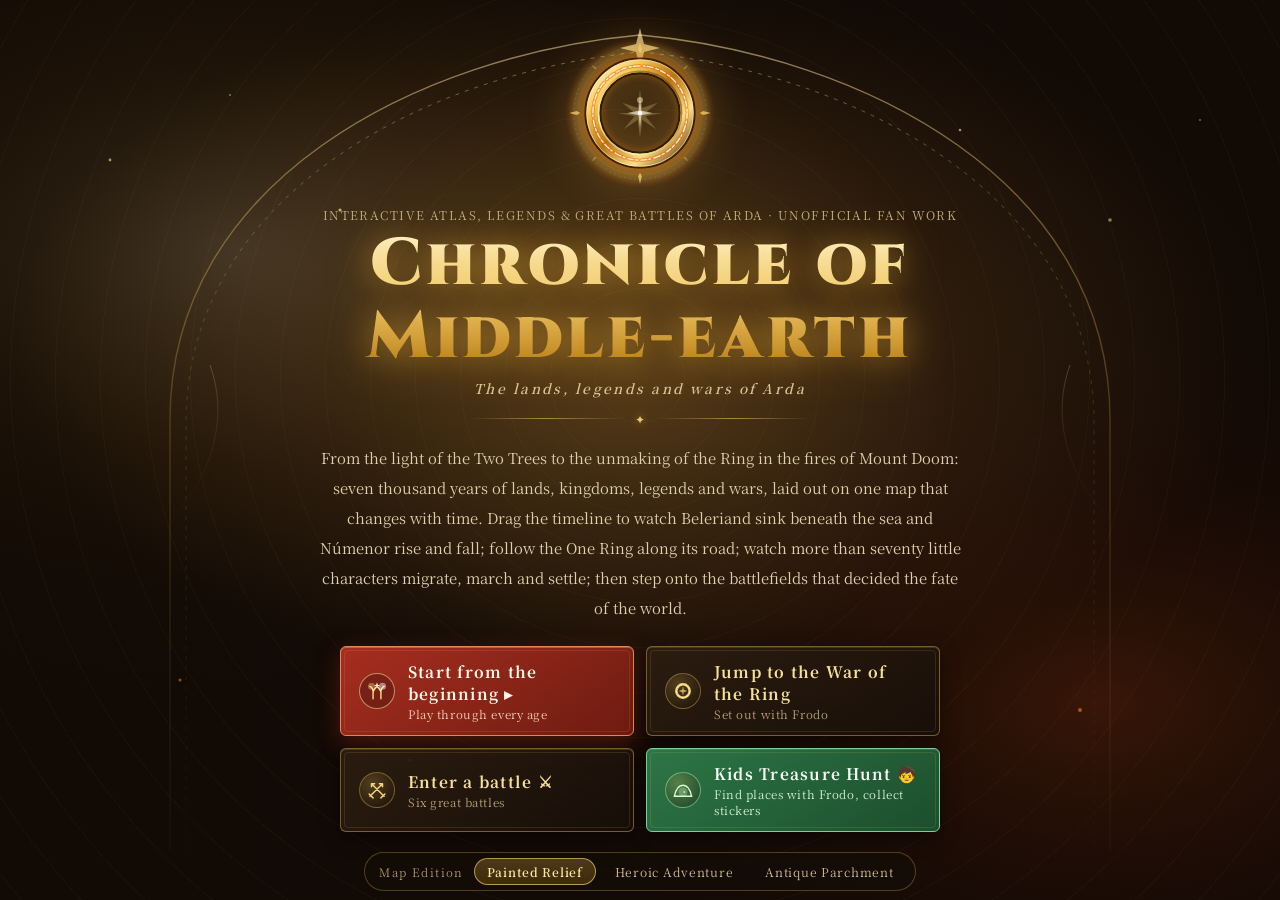
==== index.html @ 3f505131 "feat: add Red Book codex, Riddles mini-game, Palantir roamer, Wraith-sight, place postcards, and bar" ====
<!doctype html>
<html lang="zh-CN">
<head>
  <meta charset="utf-8" />
  <meta name="viewport" content="width=device-width, initial-scale=1, viewport-fit=cover" />
  <title>中洲纪年 · 指环王版</title>
  <meta name="description" content="可交互的中洲世界地图、编年史、传说导读与主要战役推演。非官方爱好者作品。" />
  <link rel="icon" type="image/svg+xml" href="favicon.svg" />
  <link rel="preconnect" href="https://fonts.googleapis.com" />
  <link rel="preconnect" href="https://fonts.gstatic.com" crossorigin />
  <link href="https://fonts.googleapis.com/css2?family=Cinzel:wght@400;600;700;900&family=Cormorant+Garamond:ital,wght@0,500;0,700;1,500&family=IM+Fell+English:ital@0;1&family=Noto+Serif+SC:wght@400;600;700;900&display=swap" rel="stylesheet" />
  <link rel="stylesheet" href="css/me.css" />
  <script>
    (function () {
      var q = new URLSearchParams(location.search).get("lang"), m = null;
      try { m = localStorage.getItem("me-lang"); } catch (e) {}
      var l = q || m || (/^zh/i.test(navigator.language || "") ? "zh" : "en");
      l = l === "en" ? "en" : "zh"; window.ME_LANG = l;
      document.documentElement.lang = l === "en" ? "en" : "zh-CN";
      if (l === "en") document.write('<script src="js/me-en.js"><\/script>');
      var sq = new URLSearchParams(location.search).get("style"), sm = null;
      try { sm = localStorage.getItem("me-style"); } catch (e) {}
      var st = sq || sm; if (st !== "parch" && st !== "h3") st = "paint"; window.ME_STYLE = st;
      document.documentElement.classList.add("st-" + st);
    })();
  </script>
</head>
<body data-era="trees">
  <!-- 封面 · 精灵拱门与至尊戒 -->
  <div id="intro" class="intro">
    <svg class="intro-sky" viewBox="0 0 1440 900" preserveAspectRatio="xMidYMid slice" aria-hidden="true">
      <defs>
        <radialGradient id="isk-valinor" cx="22%" cy="28%" r="52%">
          <stop offset="0%" stop-color="#ffeab0" stop-opacity=".16"/>
          <stop offset="45%" stop-color="#c99a2e" stop-opacity=".05"/>
          <stop offset="100%" stop-color="#000" stop-opacity="0"/>
        </radialGradient>
        <radialGradient id="isk-mordor" cx="82%" cy="78%" r="48%">
          <stop offset="0%" stop-color="#ff5a18" stop-opacity=".16"/>
          <stop offset="50%" stop-color="#7a1c08" stop-opacity=".06"/>
          <stop offset="100%" stop-color="#000" stop-opacity="0"/>
        </radialGradient>
        <linearGradient id="isk-arch" x1="0" y1="0" x2="0" y2="1">
          <stop offset="0%" stop-color="#f6de98" stop-opacity=".55"/>
          <stop offset="50%" stop-color="#b88934" stop-opacity=".28"/>
          <stop offset="100%" stop-color="#6e4c18" stop-opacity=".1"/>
        </linearGradient>
      </defs>
      <rect width="1440" height="900" fill="url(#isk-valinor)"/>
      <rect width="1440" height="900" fill="url(#isk-mordor)"/>
      <!-- 都林之门式的精灵星拱背纹 -->
      <g fill="none" stroke="url(#isk-arch)" transform="translate(720,460)">
        <path d="M-470,390 V-40 C-470,-280 -220,-405 0,-425 C220,-405 470,-280 470,-40 V390" stroke-width="1.4"/>
        <path d="M-454,390 V-36 C-454,-268 -210,-388 0,-408 C210,-388 454,-268 454,-36 V390" stroke-width=".7" stroke-dasharray="4 6"/>
        <path d="M0,-432 L4,-416 L20,-412 L4,-408 L0,-392 L-4,-408 L-20,-412 L-4,-416 Z" fill="#fae29c" stroke="none" opacity=".7"/>
        <circle cy="-360" r="3" fill="#fff4c8" stroke="none" opacity=".5"/>
        <path d="M-470,60 C-430,20 -410,-40 -430,-95 M470,60 C430,20 410,-40 430,-95" stroke-width=".9" opacity=".45"/>
      </g>
      <!-- 星尘与余烬微粒 -->
      <g class="intro-motes" fill="#ffe7a0">
        <circle cx="190" cy="160" r="1.4" opacity=".6"/><circle cx="310" cy="95" r="1" opacity=".45"/>
        <circle cx="420" cy="210" r="1.6" opacity=".7"/><circle cx="1040" cy="130" r="1.3" opacity=".6"/>
        <circle cx="1190" cy="220" r="1.8" opacity=".5"/><circle cx="1280" cy="120" r="1.1" opacity=".4"/>
        <circle cx="260" cy="680" r="1.5" fill="#ff9a40" opacity=".5"/><circle cx="1160" cy="710" r="1.9" fill="#ff822e" opacity=".6"/>
        <circle cx="980" cy="770" r="1.3" fill="#ffb860" opacity=".5"/><circle cx="490" cy="760" r="1.2" opacity=".4"/>
      </g>
    </svg>

    <div class="intro-in">
      <div class="intro-ring" aria-hidden="true">
        <svg viewBox="-110 -110 220 220">
          <defs>
            <linearGradient id="ir-gold" x1="0" y1="0" x2="1" y2="1">
              <stop offset="0" stop-color="#fff8cc"/>
              <stop offset=".22" stop-color="#f5cc5c"/>
              <stop offset=".48" stop-color="#b47412"/>
              <stop offset=".74" stop-color="#fae084"/>
              <stop offset="1" stop-color="#5c3404"/>
            </linearGradient>
            <linearGradient id="ir-inner" x1="1" y1="0" x2="0" y2="1">
              <stop offset="0" stop-color="#5c3404"/>
              <stop offset=".45" stop-color="#e4ac38"/>
              <stop offset=".8" stop-color="#fff3bc"/>
              <stop offset="1" stop-color="#844e0c"/>
            </linearGradient>
            <radialGradient id="ir-glow" cx=".5" cy=".5" r=".5">
              <stop offset=".42" stop-color="#ff9a20" stop-opacity="0"/>
              <stop offset=".72" stop-color="#ff8a18" stop-opacity=".48"/>
              <stop offset=".88" stop-color="#ffd25a" stop-opacity=".22"/>
              <stop offset="1" stop-color="#ff5500" stop-opacity="0"/>
            </radialGradient>
          </defs>
          <circle r="102" fill="url(#ir-glow)"/>
          <!-- 外圈星盘 -->
          <g class="ir-spin">
            <circle r="90" fill="none" stroke="rgba(246,208,106,.32)" stroke-width=".8" stroke-dasharray="2 5"/>
            <circle r="84" fill="none" stroke="rgba(246,208,106,.16)" stroke-width=".6"/>
            <path d="M0,-96L2.6,-86L0,-81L-2.6,-86ZM0,96L2.6,86L0,81L-2.6,86ZM-96,0L-86,2.6L-81,0L-86,-2.6ZM96,0L86,2.6L81,0L86,-2.6Z" fill="#f0ca68" opacity=".8"/>
            <path d="M-66,-66L-59,-61L-61,-59ZM66,-66L61,-59L59,-61ZM-66,66L-61,59L-59,61ZM66,66L59,61L61,59Z" fill="#e0b048" opacity=".55"/>
          </g>
          <!-- 戒身立体倒角与熔金火纹 -->
          <circle r="64" fill="none" stroke="#1e0c02" stroke-width="23" opacity=".75"/>
          <circle r="64" fill="none" stroke="url(#ir-gold)" stroke-width="17.5"/>
          <circle r="56.5" fill="none" stroke="url(#ir-inner)" stroke-width="2.2" opacity=".9"/>
          <circle r="72.5" fill="none" stroke="#fff8d6" stroke-width="1" opacity=".75"/>
          <!-- 腾格瓦风流线火字 -->
          <g class="ir-runes">
            <circle r="64" fill="none" stroke="#ff5e00" stroke-width="5" stroke-dasharray="7 4 3 3 9 5 2 3 8 4 4 3" stroke-linecap="round" opacity=".5"/>
            <circle r="64" fill="none" stroke="#fffbe2" stroke-width="1.8" stroke-dasharray="7 4 3 3 9 5 2 3 8 4 4 3" stroke-linecap="round" opacity=".92"/>
          </g>
          <!-- 埃兰迪尔之星与双树暗纹 -->
          <path d="M0,-32L3.2,-7L24,-14L7.5,0L30,0L7.5,4.5L22,22L3.2,9.5L0,34L-3.2,9.5L-22,22L-7.5,4.5L-30,0L-7.5,0L-24,-14L-3.2,-7Z" fill="#fae088" opacity=".26"/>
          <path d="M0,-20L2,-3L17,0L2,3L0,20L-2,3L-17,0L-2,-3Z" fill="#fff7d6" opacity=".65"/>
          <circle r="3.2" fill="#ffffff" opacity=".9"/>
        </svg>
      </div>

      <p class="intro-k">阿尔达历史地理与战役全览 · 非官方爱好者作品</p>
      <h1>中洲纪年</h1>
      <p class="intro-en">A Chronicle of Middle-earth</p>
      <div class="intro-rule" aria-hidden="true"><span></span><i>✦</i><span></span></div>
      <p class="intro-p">从双圣树的光，到魔戒在末日火山中熔化——七千多年的大陆、王国、传说与战争，铺在一张会随时间变化的地图上。拖动时间，看贝烈瑞安德沉入大海、努门诺尔升起又覆灭；跟着至尊戒走完它的路；看六十多位 Q 版人物在大陆上迁徙、远征、定居；走进战场，亲身经历那几场决定世界的战役。</p>

      <div class="intro-btns">
        <button data-start="begin" class="pri">
          <i class="ib-ic" aria-hidden="true"><svg viewBox="0 0 28 28"><path d="M9,24V15Q9,10 5,8M9,15Q11,11 13,9M19,24V15Q19,10 23,8M19,15Q17,11 15,9" fill="none" stroke="currentColor" stroke-width="1.7" stroke-linecap="round"/><circle cx="7" cy="8" r="4.5" fill="currentColor" opacity=".35"/><circle cx="21" cy="8" r="4.5" fill="#fff" opacity=".45"/><path d="M14,3L15,6L18,7L15,8L14,11L13,8L10,7L13,6Z" fill="#fff6c8"/></svg></i>
          <span><b>从头开始 ▸</b><small>自动播放全部纪元</small></span>
        </button>
        <button data-start="war">
          <i class="ib-ic" aria-hidden="true"><svg viewBox="0 0 28 28"><circle cx="14" cy="14" r="8.5" fill="none" stroke="currentColor" stroke-width="3.2"/><circle cx="14" cy="14" r="8.5" fill="none" stroke="#fff6c8" stroke-width="1" stroke-dasharray="3 3"/><path d="M14,8L15,12.5L19.5,14L15,15.5L14,20L13,15.5L8.5,14L13,12.5Z" fill="currentColor" opacity=".75"/></svg></i>
          <span><b>直接去魔戒大战</b><small>跟着弗罗多出发</small></span>
        </button>
        <button data-start="battle">
          <i class="ib-ic" aria-hidden="true"><svg viewBox="0 0 28 28"><path d="M5,22L21,6M17,6H21V10M23,22L7,6M11,6H7V10M4,19L9,24M24,19L19,24" fill="none" stroke="currentColor" stroke-width="1.9" stroke-linecap="round" stroke-linejoin="round"/></svg></i>
          <span><b>身临战场 ⚔</b><small>六场主要战役</small></span>
        </button>
        <button data-start="kids" class="kid">
          <i class="ib-ic" aria-hidden="true"><svg viewBox="0 0 28 28"><path d="M3,22Q6,8 14,8Q22,8 25,22Z" fill="none" stroke="currentColor" stroke-width="1.7"/><circle cx="14" cy="16.5" r="5" fill="currentColor" opacity=".3" stroke="currentColor" stroke-width="1.5"/><circle cx="15.6" cy="16.5" r="1" fill="#fff"/></svg></i>
          <span><b>小朋友寻宝 🧒</b><small>跟着弗罗多找地方、集贴纸</small></span>
        </button>
      </div>

      <div class="intro-styles" aria-label="地图画风选择">
        <span class="is-lbl">地图画风</span>
        <button type="button" data-set-style="paint">手绘山河</button>
        <button type="button" data-set-style="h3">英雄冒险</button>
        <button type="button" data-set-style="parch">古卷羊皮</button>
      </div>

      <p class="intro-note">空格 播放/暂停 · ← → 逐个事件 · R 真知晶石漫游 · / 快速搜索 · 点击至尊戒窥视幽影界</p>
    </div>
  </div>

  <header class="top">
    <button id="homeBtn" class="crest-btn" aria-label="回到封面" title="回到封面">
      <svg viewBox="-20 -20 40 40" aria-hidden="true">
        <defs>
          <linearGradient id="hb-gold" x1="0" y1="0" x2="1" y2="1">
            <stop offset="0" stop-color="#fff8cc"/>
            <stop offset=".35" stop-color="#f5cc5c"/>
            <stop offset=".7" stop-color="#b47412"/>
            <stop offset="1" stop-color="#fae084"/>
          </linearGradient>
        </defs>
        <circle r="14" fill="none" stroke="url(#hb-gold)" stroke-width="4.2"/>
        <circle r="14" fill="none" stroke="#fff6c8" stroke-width=".8" stroke-dasharray="2.5 3" opacity=".85"/>
        <path d="M0,-8L1.4,-1.4L8,0L1.4,1.4L0,8L-1.4,1.4L-8,0L-1.4,-1.4Z" fill="#ffe89c"/>
      </svg>
    </button>
    <b class="ttl">中洲纪年<small>指环王版</small></b>

    <div class="top-spacer"></div>

    <div id="styleSeg" class="style-seg" role="group" aria-label="Map style / 地图风格">
      <button type="button" data-set-style="paint">手绘</button>
      <button type="button" data-set-style="h3">英雄</button>
      <button type="button" data-set-style="parch">羊皮纸</button>
    </div>
    <button id="styleBtn" class="lang sty" hidden aria-label="Map style / 地图风格"></button>
    <button id="palantirBtn" class="lang pal-btn" title="真知晶石 · 随机漫游奇观 (R)">🔮 <span>漫游</span></button>
    <button id="codexBtn" class="lang cdx-btn" title="西境红皮书 · 探索图鉴与咕噜猜谜">📖 <span>手札</span><em id="codexPct"></em></button>
    <button id="momentsBtn" class="lang mo-btn" title="浏览关键时刻">✦ 时刻</button>
    <button id="musicBtn" class="lang mus-btn" aria-label="吟游琴音" title="开启/关闭中洲吟游竖琴氛围音">🎵 <span>琴音</span></button>
    <button id="kidsBtn" class="lang kidb" aria-label="小朋友模式">🧒 小朋友</button>
    <button id="langBtn" class="lang" aria-label="Language / 语言">EN</button>
    <button id="panelToggle" class="ptog" aria-label="切换侧栏" title="收起/展开侧栏">☰</button>
  </header>

  <main class="stage">
    <aside class="panel" id="panel">
      <div id="tabs" class="tabs" role="tablist">
        <button data-tab="chron" class="on">
          <svg class="tb-ic" viewBox="0 0 16 16" aria-hidden="true"><path d="M3,2.5H12.5V13.5H3ZM5.5,5.5H10.5M5.5,8H10.5M5.5,10.5H8.5" fill="none" stroke="currentColor" stroke-width="1.3" stroke-linecap="round"/></svg>
          <span>编年</span>
        </button>
        <button data-tab="chars">
          <svg class="tb-ic" viewBox="0 0 16 16" aria-hidden="true"><circle cx="8" cy="5.5" r="2.7" fill="none" stroke="currentColor" stroke-width="1.3"/><path d="M3,13.5C3.5,10.5 5.5,9.5 8,9.5C10.5,9.5 12.5,10.5 13,13.5" fill="none" stroke="currentColor" stroke-width="1.3" stroke-linecap="round"/></svg>
          <span>人物</span>
        </button>
        <button data-tab="legends">
          <svg class="tb-ic" viewBox="0 0 16 16" aria-hidden="true"><path d="M2,3.5Q5,2.5 8,4Q11,2.5 14,3.5V12.5Q11,11.5 8,13Q5,11.5 2,12.5ZM8,4V13" fill="none" stroke="currentColor" stroke-width="1.3" stroke-linejoin="round"/></svg>
          <span>传说</span>
        </button>
        <button data-tab="battles">
          <svg class="tb-ic" viewBox="0 0 16 16" aria-hidden="true"><path d="M3,13L13,3M10,3H13V6M13,13L3,3M6,3H3V6" fill="none" stroke="currentColor" stroke-width="1.3" stroke-linecap="round" stroke-linejoin="round"/></svg>
          <span>战役</span>
        </button>
      </div>
      <div class="pane" data-pane="chron"><div id="chron" class="chron"></div></div>
      <div class="pane" data-pane="chars" hidden><div id="chars" class="chars"></div></div>
      <div class="pane" data-pane="legends" hidden><div id="legends" class="legends"></div><div id="reader" class="reader" hidden></div></div>
      <div class="pane" data-pane="battles" hidden><div id="battles" class="battles"></div></div>
      <p class="disc">非官方爱好者作品，与托尔金遗产委员会、Middle-earth Enterprises、华纳兄弟等均无关联。地图为原创示意图、不按比例；文字为原创中文概述。</p>
    </aside>

    <div class="mapwrap">
      <svg id="map" xmlns="http://www.w3.org/2000/svg" preserveAspectRatio="xMidYMid slice" role="img" aria-label="中洲地图"></svg>
      <div id="mini" class="h3mini" aria-label="小地图"></div>
      <div class="mapframe" aria-hidden="true">
        <i class="c tl"></i><i class="c tr"></i><i class="c bl"></i><i class="c br"></i>
        <svg class="mf-orn mf-tl" viewBox="0 0 48 48"><path d="M4,44 V14 Q4,4 14,4 H44 M10,34 V16 Q10,10 16,10 H34" fill="none" stroke="currentColor" stroke-width="1.4"/><circle cx="14" cy="14" r="2.2" fill="currentColor"/></svg>
        <svg class="mf-orn mf-tr" viewBox="0 0 48 48"><path d="M4,44 V14 Q4,4 14,4 H44 M10,34 V16 Q10,10 16,10 H34" fill="none" stroke="currentColor" stroke-width="1.4"/><circle cx="14" cy="14" r="2.2" fill="currentColor"/></svg>
        <svg class="mf-orn mf-bl" viewBox="0 0 48 48"><path d="M4,44 V14 Q4,4 14,4 H44 M10,34 V16 Q10,10 16,10 H34" fill="none" stroke="currentColor" stroke-width="1.4"/><circle cx="14" cy="14" r="2.2" fill="currentColor"/></svg>
        <svg class="mf-orn mf-br" viewBox="0 0 48 48"><path d="M4,44 V14 Q4,4 14,4 H44 M10,34 V16 Q10,10 16,10 H34" fill="none" stroke="currentColor" stroke-width="1.4"/><circle cx="14" cy="14" r="2.2" fill="currentColor"/></svg>
      </div>
      <!-- 努门诺尔航海十六风向罗盘 -->
      <svg class="compass" viewBox="-64 -64 128 128" aria-hidden="true">
        <defs>
          <radialGradient id="cp-bg" cx=".5" cy=".5" r=".5">
            <stop offset="0" stop-color="#fbf3dc" stop-opacity=".82"/>
            <stop offset=".75" stop-color="#e4d2a8" stop-opacity=".62"/>
            <stop offset="1" stop-color="#bfa36e" stop-opacity=".42"/>
          </radialGradient>
        </defs>
        <circle r="52" fill="url(#cp-bg)" stroke="#4a341c" stroke-width="1.3"/>
        <circle r="48" fill="none" stroke="#8a6a3a" stroke-width=".7"/>
        <circle r="44.5" fill="none" stroke="#4a341c" stroke-width="2" stroke-dasharray="1 2.66"/>
        <circle r="36" fill="none" stroke="#8a6a3a" stroke-width=".6" stroke-dasharray="2 2"/>
        <circle r="22" fill="none" stroke="#8a6a3a" stroke-width=".5" opacity=".6"/>
        <g opacity=".7">
          <path d="M0,-40L2.2,-4L0,0ZM40,0L4,2.2L0,0ZM0,40L-2.2,4L0,0ZM-40,0L-4,-2.2L0,0Z" fill="#7a5a32" transform="rotate(22.5)"/>
          <path d="M0,-40L-2.2,-4L0,0ZM40,0L4,-2.2L0,0ZM0,40L2.2,4L0,0ZM-40,0L-4,2.2L0,0Z" fill="#ead8ae" stroke="#5a4326" stroke-width=".4" transform="rotate(22.5)"/>
          <path d="M0,-40L2.2,-4L0,0ZM40,0L4,2.2L0,0ZM0,40L-2.2,4L0,0ZM-40,0L-4,-2.2L0,0Z" fill="#7a5a32" transform="rotate(67.5)"/>
          <path d="M0,-40L-2.2,-4L0,0ZM40,0L4,-2.2L0,0ZM0,40L2.2,4L0,0ZM-40,0L-4,2.2L0,0Z" fill="#ead8ae" stroke="#5a4326" stroke-width=".4" transform="rotate(67.5)"/>
        </g>
        <g transform="rotate(45)">
          <path d="M0,-36L4.2,-4.2L0,0ZM36,0L4.2,4.2L0,0ZM0,36L-4.2,4.2L0,0ZM-36,0L-4.2,-4.2L0,0Z" fill="#9b2a1d"/>
          <path d="M0,-36L-4.2,-4.2L0,0ZM36,0L4.2,-4.2L0,0ZM0,36L4.2,4.2L0,0ZM-36,0L-4.2,4.2L0,0Z" fill="#ecd4a0" stroke="#5a4326" stroke-width=".5"/>
        </g>
        <path d="M0,-49L5.8,-6.2L0,0ZM49,0L6.2,5.8L0,0ZM0,49L-5.8,6.2L0,0ZM-49,0L-6.2,-5.8L0,0Z" fill="#3e2a14"/>
        <path d="M0,-49L-5.8,-6.2L0,0ZM49,0L6.2,-5.8L0,0ZM0,49L5.8,6.2L0,0ZM-49,0L-6.2,5.8L0,0Z" fill="#fbf0d4" stroke="#3e2a14" stroke-width=".6"/>
        <path d="M0,-57L3.6,-48.5L0,-50.5L-3.6,-48.5Z" fill="#d8a838" stroke="#3e2a14" stroke-width=".5"/>
        <circle r="7" fill="#3e2a14"/><circle r="5" fill="#e2b444" stroke="#fff4c2" stroke-width=".6"/><circle r="1.8" fill="#3e2a14"/>
        <text y="-58.5" text-anchor="middle" font-size="8.5" font-weight="700" font-family="Cinzel,serif" fill="#3e2a14">N</text>
        <text y="60.5" text-anchor="middle" font-size="6.8" font-weight="600" font-family="Cinzel,serif" fill="#5a4326">S</text>
        <text x="57" y="2.5" text-anchor="middle" font-size="6.8" font-weight="600" font-family="Cinzel,serif" fill="#5a4326">E</text>
        <text x="-57" y="2.5" text-anchor="middle" font-size="6.8" font-weight="600" font-family="Cinzel,serif" fill="#5a4326">W</text>
      </svg>
      <div class="zoom">
        <button id="zin" aria-label="放大" title="放大">＋</button>
        <button id="zout" aria-label="缩小" title="缩小">－</button>
        <button id="zfit" aria-label="本纪元全图" title="本纪元全图">⌂</button>
        <button id="miniBtn" aria-label="切换小地图" title="显示/隐藏鹰眼小地图">🗺</button>
      </div>
      <div class="legend-key"><span class="k-elf">▲ 精灵</span><span class="k-man">■ 人类</span><span class="k-dwarf">◆ 矮人</span><span class="k-hob">● 霍比特</span><span class="k-dark">✕ 暗影</span><span class="k-ring" id="ringKeyBtn" title="定位并查看至尊戒">◉ 至尊戒</span></div>
      <div id="scalebar" class="scalebar"><i></i><b></b></div>
      <div id="mapCoords" class="map-coords" aria-hidden="true"></div>
      <div id="wraithVeil" class="wraith-veil" hidden>
        <svg class="wv-ring" viewBox="-200 -200 400 400" aria-hidden="true">
          <circle r="176" fill="none" stroke="rgba(255,140,42,.28)" stroke-width="1.6" stroke-dasharray="9 6 3 5 14 7 4 5"/>
          <circle r="166" fill="none" stroke="rgba(255,232,170,.22)" stroke-width=".9" stroke-dasharray="4 8"/>
        </svg>
        <button type="button" id="wraithOffBtn" class="wv-off">◉ 摘下至尊戒 · 离开幽影界</button>
      </div>
      <div id="eraFlash" class="era-flash"></div>
      <div id="follow" class="follow" hidden></div>
      <div id="toast" class="toast"></div>
      <div id="debut" class="debut-box" aria-live="polite"></div>
      <div id="card" class="card" hidden></div>
    </div>
  </main>

  <footer id="tm" class="tm">
    <div class="tm-ctl">
      <button id="tmPrev" aria-label="上一个事件" title="上一个事件 (←)">‹</button>
      <button id="tmPlay" class="play" aria-label="播放" title="播放/暂停 (Space)"></button>
      <button id="tmNext" aria-label="下一个事件" title="下一个事件 (→)">›</button>
      <button id="tmSpeed" class="spd" title="播放速度">1×</button>
      <div class="tm-date"><b id="tmDate"></b><span id="tmEra"></span><em id="tmCal"></em></div>
    </div>
    <div id="tmTrack" class="tm-track">
      <div id="tmBands" class="tm-bands"></div>
      <div class="tm-rail"><div id="tmFill" class="tm-fill"></div></div>
      <div id="tmTicks" class="tm-ticks"></div>
      <div id="tmThumb" class="tm-thumb"></div>
      <div id="tmHover" class="tm-hover"></div>
    </div>
  </footer>

  <!-- 战场 -->
  <section id="battle" class="battle" hidden>
    <div class="b-top">
      <div><b id="bTitle"></b><span id="bEn"></span></div>
      <div class="b-ctl"><span id="bK"></span><button id="bAuto">自动推进</button><button id="bSound">声音 关</button><button id="bClose" aria-label="关闭">×</button></div>
    </div>
    <div class="b-body">
      <div class="b-field">
        <svg id="bsvg" xmlns="http://www.w3.org/2000/svg" preserveAspectRatio="xMidYMid meet"></svg>
        <div id="bOverlay" class="b-overlay"></div>
        <div id="bBanner" class="b-banner" hidden></div>
        <div id="bTactics" class="b-tactics" hidden></div>
        <div class="b-key"><span class="w">■ 西方/自由人民</span><span class="e">■ 黑暗势力</span><span class="y">★ 你（点击友军随行 · 点击敌军突击）</span></div>
      </div>
      <div class="b-side">
        <div id="bDots" class="b-dots"></div>
        <div id="bText" class="b-text"></div>
      </div>
    </div>
  </section>

  <!-- 关键时刻 -->
  <section id="moment" class="moment" hidden></section>
  <!-- 西境红皮书 · 图鉴与猜谜 -->
  <section id="codex" class="moment codex" hidden></section>

  <script src="js/me-world.js"></script>
  <script src="js/me-data.js"></script>
  <script src="js/me-battles.js"></script>
  <script src="js/me-chars.js"></script>
  <script src="js/me-portrait.js"></script>
  <script src="js/me-deco.js"></script>
  <script src="js/me-h3.js"></script>
  <script src="js/me-models.js"></script>
  <script src="js/me-relief.js"></script>
  <script src="js/me-life.js"></script>
  <script src="js/me-bio.js"></script>
  <script src="js/me-legends.js"></script>
  <script src="js/me-moments.js"></script>
  <script src="js/me-scene.js"></script>
  <script src="js/me-i18n.js"></script>
  <script src="js/me.js"></script>
  <script src="js/me-fun.js"></script>
  <script src="js/me-kids.js"></script>
</body>
</html>
---- css/me.css ----
/* 中洲纪年 · 羊皮纸与墨 */
:root {
  --paper: #efe4c8; --paper2: #e5d6b2; --ink: #3a2a18; --ink2: #6b5232; --muted: #8a7353;
  --red: #9b2a1d; --gold: #c99a2e; --elf: #3f6d8c; --man: #7a3b2a; --dwarf: #6a5a3c; --hob: #5f7a33; --dark: #2a1a14; --ring: #c99a2e;
  --sea: #c9cdbf; --land: #ecdfbf;
  --serif: "Noto Serif SC", "Songti SC", serif; --fell: "IM Fell English", "Noto Serif SC", serif; --cinzel: "Cinzel", "Noto Serif SC", serif;
  --top: 46px; --tmh: 78px; --pw: 380px;
}
* { box-sizing: border-box; }
html, body { margin: 0; height: 100%; overflow: hidden; }
body { background: #d9caa4; color: var(--ink); font-family: var(--serif); -webkit-font-smoothing: antialiased; }
button { font: inherit; color: inherit; cursor: pointer; }
[hidden] { display: none !important; }

/* ——顶栏—— */
.top { position: fixed; inset: 0 0 auto 0; height: var(--top); display: flex; align-items: center; gap: 16px; padding: 0 16px; background: var(--dark); color: #e9dcbc; z-index: 30; border-bottom: 2px solid var(--gold); }
.top .brand { font-family: var(--serif); font-weight: 900; color: #e9dcbc; text-decoration: none; letter-spacing: .1em; font-size: 14px; opacity: .8; }
.top .ttl { font-family: var(--cinzel); font-size: 18px; letter-spacing: .12em; color: var(--gold); }
.top .ttl small { font-family: var(--serif); font-size: 11px; color: #cdbb92; margin-left: 8px; letter-spacing: .2em; }
.top nav { margin-left: auto; display: flex; gap: 14px; font-size: 13px; }
.top nav a { color: #cdbb92; text-decoration: none; } .top nav a:hover { color: #fff; }
.ptog { display: inline-flex; align-items: center; justify-content: center; background: none; border: 1px solid #8a6a3a; color: var(--gold); border-radius: 12px; padding: 2px 10px; font-size: 13px; }
.ptog:hover { background: rgba(201, 166, 64, .15); color: #fff; }
@media (min-width: 861px) {
  body.panel-shut .panel { display: none; }
}

/* ——主区—— */
.stage { position: fixed; top: var(--top); bottom: var(--tmh); left: 0; right: 0; display: flex; }
.panel { width: var(--pw); flex: none; background: var(--paper); border-right: 1px solid #b9a37a; display: flex; flex-direction: column; min-height: 0; box-shadow: 4px 0 18px rgba(60, 40, 10, .18); z-index: 5; }
.mapwrap { position: relative; flex: 1; min-width: 0; overflow: hidden; background: var(--sea); }
#map { width: 100%; height: 100%; display: block; touch-action: none; cursor: grab; user-select: none; }
#map:active { cursor: grabbing; }

/* ——地图元素—— */
.sea { fill: var(--sea); } .sea-h { stroke: #9ea596; stroke-width: 1; fill: none; }
.land { fill: var(--land); }
.coastline { fill: none; stroke: #5a4326; stroke-width: 1.4; }
.land.coastline { fill: var(--land); }
.ripple { fill: none; stroke: #8e9886; } .ripple.r0 { opacity: .12; } .ripple.r1 { opacity: .18; } .ripple.r2 { opacity: .3; }
.paper { mix-blend-mode: multiply; }
.era-layer { transition: opacity 2.6s ease, transform 4s ease; transform-origin: -250px 200px; }
.bel.gone { opacity: 0; transform: translateY(18px) scale(.985); pointer-events: none; }
.nu { transform-origin: -430px 600px; } .nu.gone { opacity: 0; transform: scale(.9); pointer-events: none; }
.lake { fill: #bcc6bb; stroke: #5a4326; stroke-width: .9; }
.river { fill: none; stroke: #6f8a96; stroke-linecap: round; opacity: .85; }
.trees { fill: #7f8a55; stroke: #4c5530; stroke-width: .5; opacity: .85; }
.trees.gold { fill: #c9a640; stroke: #7d6420; }
.mt { fill: #e8d8b0; stroke: #5a4326; stroke-width: .9; stroke-linejoin: round; }
.mt-h { fill: none; stroke: #5a4326; stroke-width: .5; opacity: .6; }
.mts.dark .mt { fill: #a8957a; stroke: #2e2015; } .mts.dark .mt-h { stroke: #2e2015; }
.mt.big { fill: #ddc9a0; stroke-width: 1.2; }
.peak.fire .mt { fill: #7a4a33; stroke: #2a1408; }
.ember { fill: #ff7a2a; opacity: .75; animation: ember 3.2s ease-in-out infinite; }
@keyframes ember { 50% { opacity: 1; fill: #ffb03a; } }

.realm { opacity: 0; transition: opacity 1.4s; pointer-events: none; } .realm.on { opacity: 1; }
.rg-elf { stop-color: #4b84ad; } .rg-man { stop-color: #a8483a; } .rg-dwarf { stop-color: #8a6a3a; } .rg-dark { stop-color: #1d0e08; } .rg-rohan { stop-color: #5f8a3a; }
.realm-n { font-family: var(--serif); font-weight: 600; text-anchor: middle; font-size: calc(11px * var(--k, 1)); letter-spacing: .25em; opacity: .7; paint-order: stroke; stroke: rgba(236, 223, 191, .7); stroke-width: calc(3px * var(--k, 1)); }
.realm-n.c-elf { fill: #2a5574; } .realm-n.c-man { fill: #7a2b20; } .realm-n.c-dwarf { fill: #5a4426; } .realm-n.c-dark { fill: #1a0c06; } .realm-n.c-rohan { fill: #3e5e22; }
.realm.soft .realm-n { display: none; }

.sc { transform: scale(var(--k, 1)); }
.lbl .sc { transform: scale(calc(.45 + var(--k, 1) * .55)); }
.lbl { transition: opacity .8s; pointer-events: none; } .lbl.off { opacity: 0; }
.lbl-n { font-family: var(--serif); font-weight: 600; font-size: calc(var(--fs) * 1px); text-anchor: middle; fill: #5a4326; letter-spacing: .3em; opacity: .75; }
.lbl-en { font-family: var(--cinzel); font-size: calc(var(--fs) * .45px); text-anchor: middle; fill: #7a6040; letter-spacing: .35em; opacity: .7; }
.lbl-n.it { font-style: italic; font-weight: 400; letter-spacing: .15em; text-anchor: start; fill: #6b5232; }
.sea-l .lbl-n { fill: #4e6268; font-style: italic; } .sea-l .lbl-en { fill: #5c7074; }
#map.far .mt-l { display: none; }
.edge-n { font-family: var(--serif); font-size: 13px; fill: #4e6268; font-style: italic; }
.edge-en { font-family: var(--cinzel); font-size: 8px; fill: #5c7074; letter-spacing: .3em; }

.pl { cursor: pointer; transition: opacity .6s; } .pl.off { opacity: 0; pointer-events: none; }
#map.far .pl.minor { display: none; }
.pl .ic { stroke: #f4ead0; stroke-width: 1.2; }
.pl.k-elf .ic { fill: var(--elf); } .pl.k-man .ic { fill: var(--man); } .pl.k-dwarf .ic { fill: var(--dwarf); } .pl.k-hob .ic { fill: var(--hob); } .pl.k-site .ic { fill: #6b5232; }
.pl.k-dark .ic { stroke: var(--dark); stroke-width: 2.4; fill: none; }
.pl.dk .ic { fill: var(--dark); } .pl.dk .pl-n { fill: #2a1a14; }
.ruinx { stroke: var(--red); stroke-width: 1.4; display: none; } .pl.ruin .ruinx { display: inline; } .pl.ruin .ic { opacity: .45; } .pl.ruin .pl-n { fill: #8a7353; font-style: italic; }
.pl-n { font-family: var(--serif); font-size: 11px; fill: var(--ink); font-weight: 600; paint-order: stroke; stroke: rgba(240, 230, 204, .9); stroke-width: 3px; stroke-linejoin: round; }
.pl.minor .pl-n { font-size: 9.5px; font-weight: 400; }
.pl:hover .pl-n { fill: var(--red); }

.jpath { fill: none; stroke-width: 2.2; stroke-dasharray: 5 4; stroke-linecap: round; opacity: .95; }
.jpath.done { opacity: .5; }
.jdot { stroke: #fff; stroke-width: 1.5; }
.jname { font-size: 10.5px; font-weight: 600; paint-order: stroke; stroke: rgba(240, 230, 204, .92); stroke-width: 3px; }
.ring-glow { fill: #ffd25a; opacity: .55; animation: rg 2.2s ease-in-out infinite; }
@keyframes rg { 50% { opacity: .9; } }
.ring-o { fill: none; stroke: #c99a2e; stroke-width: 2.2; }
.ring-n { font-family: var(--serif); font-size: 10px; fill: #8a6410; font-weight: 600; paint-order: stroke; stroke: rgba(255, 245, 210, .9); stroke-width: 3px; }
.pulse circle { fill: none; stroke: var(--red); stroke-width: 2; animation: pulse 2.4s ease-out forwards; }
.pulse .p2 { animation-delay: .5s; opacity: 0; }
.pulse.k-elf circle { stroke: var(--elf); } .pulse.k-ring circle { stroke: var(--gold); stroke-width: 3; } .pulse.k-hob circle { stroke: var(--hob); } .pulse.k-dwarf circle { stroke: var(--dwarf); }
@keyframes pulse { 0% { r: 3; opacity: 1; } 100% { r: 34; opacity: 0; } }

/* 纪元色调 */
body[data-era="trees"] .mapwrap { filter: sepia(.25) brightness(.97); }
body[data-era="war"] .mapwrap::after { content: ""; position: absolute; inset: 0; pointer-events: none; background: radial-gradient(ellipse at 78% 62%, rgba(40, 10, 0, .28), transparent 55%); }

.zoom { position: absolute; right: 14px; top: 14px; display: flex; flex-direction: column; gap: 4px; z-index: 3; }
.zoom button { width: 32px; height: 32px; background: rgba(239, 228, 200, .92); border: 1px solid #8a7353; border-radius: 4px; font-size: 16px; }
.legend-key { position: absolute; right: 14px; bottom: 12px; display: flex; gap: 10px; flex-wrap: wrap; justify-content: flex-end; font-size: 11px; background: rgba(239, 228, 200, .85); padding: 4px 10px; border-radius: 3px; border: 1px solid #b9a37a; z-index: 3; }
.legend-key .k-elf { color: var(--elf); } .legend-key .k-man { color: var(--man); } .legend-key .k-dwarf { color: var(--dwarf); } .legend-key .k-hob { color: var(--hob); } .legend-key .k-dark { color: var(--dark); } .legend-key .k-ring { color: #a07a14; }

.era-flash { position: absolute; left: 50%; top: 36%; transform: translate(-50%, -50%); font-family: var(--serif); font-weight: 900; font-size: clamp(22px, 3.4vw, 40px); letter-spacing: .3em; color: #3a2a18; text-shadow: 0 0 18px #f4ead0, 0 0 4px #f4ead0; opacity: 0; pointer-events: none; white-space: nowrap; z-index: 4; }
.era-flash.on { animation: eflash 3.6s ease forwards; }
@keyframes eflash { 0% { opacity: 0; letter-spacing: .6em; } 20%, 70% { opacity: 1; letter-spacing: .3em; } 100% { opacity: 0; } }

.toast { position: absolute; left: 18px; top: 16px; width: min(360px, calc(100% - 80px)); background: rgba(244, 236, 214, .97); border: 1px solid #a88f63; border-left: 4px solid var(--red); padding: 12px 16px 12px; box-shadow: 0 8px 26px rgba(50, 30, 5, .25); opacity: 0; transform: translateY(-8px); transition: opacity .4s, transform .4s; pointer-events: none; z-index: 4; }
.toast.on { opacity: 1; transform: none; pointer-events: auto; }
.toast.k-elf { border-left-color: var(--elf); } .toast.k-ring { border-left-color: var(--gold); } .toast.k-hob { border-left-color: var(--hob); } .toast.k-dwarf { border-left-color: var(--dwarf); } .toast.k-dark { border-left-color: var(--dark); }
.ts-d { font-size: 11px; color: var(--muted); letter-spacing: .1em; }
.toast b { display: block; font-size: 17px; margin: 3px 0 4px; }
.toast p { margin: 0; font-size: 13px; line-height: 1.7; color: #4a3820; }
.go-b { margin-top: 10px; background: var(--dark); color: #f0d48a; border: 0; padding: 6px 14px; border-radius: 3px; font-size: 13px; letter-spacing: .1em; }
.go-b:hover { background: var(--red); color: #fff; }
.go-b.wide { display: block; width: 100%; margin-top: 16px; padding: 10px; }

.card { position: absolute; right: 60px; top: 14px; width: min(320px, calc(100% - 90px)); max-height: 60%; overflow: auto; background: #f4ecd6; border: 1px solid #a88f63; padding: 14px 16px; box-shadow: 0 8px 26px rgba(50, 30, 5, .25); z-index: 4; }
.card .x { position: absolute; right: 8px; top: 4px; background: none; border: 0; font-size: 20px; color: var(--muted); }
.pc-k { font-size: 11px; color: var(--muted); font-family: var(--fell); }
.card h3 { margin: 2px 0 8px; font-size: 20px; }
.pc-d { margin: 0 0 10px; font-size: 13.5px; line-height: 1.75; color: var(--ink); }
.pc-ev { list-style: none; padding: 0; margin: 0; font-size: 13px; }
.pc-ev li { padding: 6px 0; border-top: 1px dotted #b9a37a; cursor: pointer; } .pc-ev li:hover { color: var(--red); }
.pc-ev b { display: block; font-size: 11px; color: var(--muted); font-weight: 400; }
.muted { color: var(--muted); font-size: 13px; }

/* ——侧栏—— */
.tabs { display: flex; border-bottom: 1px solid #b9a37a; flex: none; }
.tabs button { flex: 1; background: none; border: 0; padding: 12px 0 10px; font-weight: 600; letter-spacing: .4em; color: var(--muted); border-bottom: 3px solid transparent; }
.tabs button.on { color: var(--red); border-bottom-color: var(--red); }
.p-search { position: relative; padding: 8px 14px 6px; border-bottom: 1px solid #cdb98f; flex: none; background: rgba(255, 248, 230, .45); }
.p-search input { width: 100%; padding: 6px 11px; border: 1px solid #bfa87c; border-radius: 14px; background: rgba(255, 252, 242, .9); color: var(--ink); font: 12.5px var(--serif); outline: none; transition: border-color .2s, box-shadow .2s; }
.p-search input:focus { border-color: var(--red); box-shadow: 0 0 0 2px rgba(155, 42, 29, .15); }
.p-res { position: absolute; left: 10px; right: 10px; top: calc(100% + 2px); max-height: 360px; overflow: auto; background: #faf3e0; border: 1px solid #a88f63; border-radius: 6px; box-shadow: 0 10px 26px rgba(40, 20, 0, .28); padding: 6px 8px; z-index: 12; }
.pr-g { margin-bottom: 6px; } .pr-g:last-child { margin-bottom: 0; }
.pr-g > b { display: block; font-size: 10.5px; color: var(--muted); letter-spacing: .15em; padding: 2px 6px; border-bottom: 1px dotted #d9c9a4; }
.pr-g button { display: flex; align-items: baseline; justify-content: space-between; gap: 8px; width: 100%; text-align: left; background: none; border: 0; padding: 5px 6px; font-size: 13px; color: var(--ink); border-radius: 4px; }
.pr-g button:hover { background: rgba(155, 42, 29, .08); color: var(--red); }
.pr-g button small { font-size: 11px; color: var(--muted); font-family: var(--fell); white-space: nowrap; overflow: hidden; text-overflow: ellipsis; max-width: 55%; }
.pane { flex: 1; min-height: 0; overflow: auto; padding: 4px 16px 16px; scrollbar-width: thin; }
.disc { flex: none; margin: 0; padding: 8px 16px 10px; font-size: 10.5px; line-height: 1.6; color: var(--muted); border-top: 1px solid #cdb98f; }
.ch-era { position: sticky; top: -4px; background: var(--paper); margin: 0; padding: 14px 0 6px; font-size: 15px; letter-spacing: .25em; border-bottom: 2px solid var(--c); z-index: 1; }
.ch-era small { font-family: var(--fell); font-style: italic; font-weight: 400; color: var(--muted); letter-spacing: 0; margin-left: 10px; font-size: 12px; }
.chron ul { list-style: none; margin: 0; padding: 0; }
.chron li { position: relative; display: flex; align-items: baseline; gap: 10px; padding: 7px 4px 7px 14px; border-bottom: 1px dotted #cdb98f; cursor: pointer; font-size: 13.5px; }
.chron li::before { content: ""; position: absolute; left: 2px; top: 13px; width: 6px; height: 6px; border-radius: 50%; background: #b9a37a; }
.chron li.k-elf::before { background: var(--elf); } .chron li.k-man::before { background: var(--man); } .chron li.k-dwarf::before { background: var(--dwarf); } .chron li.k-hob::before { background: var(--hob); } .chron li.k-dark::before { background: var(--dark); } .chron li.k-ring::before { background: var(--gold); box-shadow: 0 0 0 2px rgba(201, 154, 46, .3); } .chron li.k-war::before { background: var(--red); }
.chron li .d { flex: none; width: 92px; font-size: 11px; color: var(--muted); }
.chron li b { font-weight: 600; flex: 1; }
.chron li.past { color: #8a7353; } .chron li.past b { font-weight: 400; }
.chron li.cur { background: rgba(155, 42, 29, .08); color: var(--ink); } .chron li.cur b { color: var(--red); font-weight: 600; }
.chron li:hover b { color: var(--red); }
.mini { flex: none; background: none; border: 1px solid #b9a37a; border-radius: 3px; padding: 0 6px; font-size: 12px; color: var(--ink2); margin: 0; }
.mini:hover { background: var(--dark); color: #f0d48a; }
.hint { font-size: 12.5px; color: var(--muted); line-height: 1.7; margin: 12px 0; }

.lg-card, .bt-card { display: grid; grid-template-columns: 1fr auto; gap: 2px 10px; width: 100%; text-align: left; background: #f6eedb; border: 1px solid #c9b48a; border-radius: 4px; padding: 12px 14px; margin-bottom: 10px; transition: transform .2s, box-shadow .2s; }
.lg-card:hover, .bt-card:hover { transform: translateY(-2px); box-shadow: 0 6px 16px rgba(60, 40, 10, .18); border-color: var(--red); }
.lg-card b, .bt-card b { grid-column: 1; font-size: 17px; }
.lg-card i, .bt-card i { grid-column: 1; font-family: var(--fell); font-size: 12.5px; color: var(--muted); }
.lg-y, .bt-y { grid-column: 1 / -1; font-size: 10.5px; color: var(--red); letter-spacing: .2em; }
.lg-s { grid-column: 1 / -1; font-size: 12.5px; color: #5a4326; line-height: 1.6; margin-top: 4px; }
.lg-n { grid-row: 2; grid-column: 2; font-size: 11px; color: var(--muted); align-self: center; }
.bt-card { background: linear-gradient(135deg, #2c1d14, #3d2a1c); color: #ecdcb6; border-color: #5a4326; }
.bt-card i { color: #b9a37a; } .bt-card .bt-y { color: #e0a85a; }
.bt-s { grid-column: 1 / -1; font-size: 12.5px; margin-top: 4px; }
.bt-s .w { color: #9cc3e0; font-style: normal; } .bt-s .e { color: #ef8a6a; font-style: normal; }
.bt-go { grid-row: 2; grid-column: 2; font-size: 12px; color: #f0d48a; align-self: center; }

.rd-back { background: none; border: 0; color: var(--muted); padding: 10px 0; font-size: 13px; }
.rd-head { text-align: center; border-bottom: 1px solid #cdb98f; padding-bottom: 10px; }
.rd-head i { font-family: var(--fell); color: var(--muted); font-size: 13px; }
.rd-head h3 { margin: 2px 0 4px; font-size: 24px; letter-spacing: .15em; }
.rd-head p { margin: 0; font-size: 12.5px; color: var(--ink2); }
.rd-dots { list-style: none; display: flex; justify-content: center; gap: 6px; padding: 0; margin: 12px 0; flex-wrap: wrap; }
.rd-dots button { width: 10px; height: 10px; border-radius: 50%; border: 1px solid var(--ink2); background: none; padding: 0; }
.rd-dots button.past { background: #b9a37a; } .rd-dots button.on { background: var(--red); border-color: var(--red); transform: scale(1.3); }
.rd-beat { animation: fadein .6s ease; }
@keyframes fadein { from { opacity: 0; transform: translateY(6px); } }
.rd-d { font-size: 11.5px; color: var(--red); letter-spacing: .12em; }
.rd-beat h4 { font-size: 21px; margin: 6px 0 10px; }
.rd-beat p { font-size: 15px; line-height: 2; margin: 0; text-align: justify; }
.rd-beat p::first-letter { font-size: 2.2em; float: left; line-height: 1; margin: 4px 6px 0 0; color: var(--red); font-weight: 900; }
.rd-nav { display: flex; align-items: center; justify-content: space-between; margin-top: 18px; }
.rd-nav button { background: none; border: 1px solid #a88f63; padding: 7px 14px; border-radius: 3px; font-size: 13px; }
.rd-nav button.pri, .pri { background: var(--red); color: #fff; border-color: var(--red); }
.rd-k { font-size: 12px; color: var(--muted); }

/* ——时光机—— */
.tm { position: fixed; left: 0; right: 0; bottom: 0; height: var(--tmh); background: var(--dark); color: #e9dcbc; display: flex; align-items: center; gap: 16px; padding: 0 18px 0 12px; z-index: 20; border-top: 2px solid var(--gold); padding-bottom: env(safe-area-inset-bottom); }
.tm-ctl { display: flex; align-items: center; gap: 6px; flex: none; }
.tm-ctl button { background: none; border: 1px solid #6b5232; border-radius: 4px; height: 32px; min-width: 32px; color: #e9dcbc; font-size: 16px; }
.tm-ctl .play { width: 42px; height: 42px; border-radius: 50%; border-color: var(--gold); position: relative; }
.tm-ctl .play::before { content: ""; position: absolute; left: 16px; top: 12px; border-left: 13px solid var(--gold); border-top: 9px solid transparent; border-bottom: 9px solid transparent; }
.tm-ctl .play.on::before { left: 14px; top: 13px; width: 4px; height: 16px; border: 0; background: var(--gold); box-shadow: 8px 0 0 var(--gold); }
.tm-ctl .spd { font-size: 12px; width: 38px; }
.tm-date { margin-left: 8px; width: 230px; }
.tm-date b { display: block; font-size: 16px; color: #f0d48a; white-space: nowrap; }
.tm-date span { font-size: 11px; color: #a9946a; font-family: var(--fell); }
.tm-track { position: relative; flex: 1; height: 54px; cursor: pointer; touch-action: none; }
.tm-bands { position: absolute; left: 0; right: 0; top: 0; height: 18px; }
.band { position: absolute; top: 0; height: 18px; background: color-mix(in srgb, var(--c) 40%, transparent); border: 0; border-right: 1px solid #1a100a; font-size: 10.5px; color: #e9dcbc; overflow: hidden; white-space: nowrap; padding: 0 4px; letter-spacing: .1em; }
.band.cur { background: var(--c); color: #fff; }
.tm-rail { position: absolute; left: 0; right: 0; top: 30px; height: 4px; background: #4a3a28; border-radius: 2px; }
.tm-fill { height: 100%; background: linear-gradient(90deg, #8a6a2a, var(--gold)); border-radius: 2px; }
.tm-ticks { position: absolute; left: 0; right: 0; top: 22px; height: 20px; }
.tick { position: absolute; top: 4px; width: 2px; height: 12px; margin-left: -1px; background: #8a7353; cursor: pointer; }
.tick.past { background: #d9c38a; }
.tick.k-ring { background: var(--gold); }
.tick.b { top: 0; height: 20px; width: 3px; background: #c4553f; }
.tick:hover { transform: scaleY(1.5); background: #fff; }
.tm-thumb { position: absolute; top: 22px; width: 4px; height: 20px; margin-left: -2px; background: #fff; box-shadow: 0 0 10px var(--gold); border-radius: 2px; pointer-events: none; }
.tm-hover { position: absolute; bottom: -2px; transform: translateX(-50%); font-size: 10.5px; color: #cdbb92; white-space: nowrap; pointer-events: none; }

/* ——封面—— */
.intro { position: fixed; inset: 0; z-index: 50; display: grid; place-items: center; background: radial-gradient(ellipse at 50% 40%, #3a2716, #120a05 70%); color: #ecdcb6; transition: opacity .9s; padding: 20px; overflow: auto; }
.intro.gone { opacity: 0; pointer-events: none; }
.intro-in { max-width: 720px; text-align: center; position: relative; }
.intro-ring { width: 148px; height: 148px; margin: 0 auto 14px; animation: rg 3.2s ease-in-out infinite; }
.intro-ring svg { width: 100%; height: 100%; display: block; overflow: visible; filter: drop-shadow(0 0 24px rgba(255, 180, 60, .45)); }
.ir-spin { animation: irspin 48s linear infinite; transform-origin: 0 0; }
.ir-runes { animation: irpulse 3.6s ease-in-out infinite; }
@keyframes irspin { to { transform: rotate(360deg); } }
@keyframes irpulse { 0%, 100% { opacity: .55; filter: drop-shadow(0 0 2px #ff8a20); } 50% { opacity: 1; filter: drop-shadow(0 0 8px #ffd060); } }
.intro-k { font-size: 12px; letter-spacing: .3em; color: #a9946a; margin: 0; }
.intro h1 { font-size: clamp(44px, 9vw, 84px); margin: 6px 0 0; letter-spacing: .25em; font-weight: 900; color: #f0d48a; text-shadow: 0 0 30px rgba(240, 180, 60, .35); }
.intro-en { font-family: var(--cinzel); letter-spacing: .4em; color: #c9b48a; margin: 4px 0 20px; font-size: 14px; }
.intro-p { font-size: 15px; line-height: 2; color: #d9c8a2; margin: 0 auto 26px; max-width: 620px; }
.intro-btns { display: flex; gap: 12px; justify-content: center; flex-wrap: wrap; }
.intro-btns button { background: transparent; border: 1px solid #a07a34; color: #f0d48a; padding: 12px 22px; border-radius: 3px; font-size: 16px; letter-spacing: .1em; min-width: 180px; transition: background .2s; }
.intro-btns button small { display: block; font-size: 11px; color: #a9946a; letter-spacing: .05em; margin-top: 3px; }
.intro-btns button.pri { background: #9b2a1d; border-color: #c4553f; color: #fff; }
.intro-btns button:hover { background: rgba(201, 154, 46, .2); }
.intro-btns button.pri:hover { background: #b5331f; }
.intro-note { font-size: 11.5px; color: #7d6a4a; margin-top: 24px; }

/* ======================= 战场 ======================= */
.battle { position: fixed; inset: 0; z-index: 40; background: #120b07; color: #e9dcbc; display: flex; flex-direction: column; animation: fadein .5s; }
.battle.quake .b-field { animation: quake .9s linear 2; }
@keyframes quake { 10%, 50%, 90% { transform: translate(-4px, 2px); } 30%, 70% { transform: translate(4px, -2px); } }
.b-top { flex: none; display: flex; align-items: center; justify-content: space-between; padding: 10px 18px; border-bottom: 1px solid #4a3522; gap: 10px; }
.b-top b { font-size: 20px; letter-spacing: .2em; color: #f0d48a; }
.b-top span#bEn { font-family: var(--fell); font-style: italic; color: #a9946a; margin-left: 12px; font-size: 13px; }
.b-ctl { display: flex; align-items: center; gap: 8px; font-size: 12px; color: #a9946a; }
.b-ctl button { background: none; border: 1px solid #5a4326; color: #cdbb92; border-radius: 3px; padding: 4px 10px; font-size: 12px; }
.b-ctl button.on { background: #9b2a1d; border-color: #9b2a1d; color: #fff; }
#bClose { font-size: 18px; padding: 0 10px; }
.b-body { flex: 1; min-height: 0; display: flex; }
.b-field { flex: 1; min-width: 0; position: relative; background: #1d140d; }
#bsvg { width: 100%; height: 100%; display: block; }
.b-side { width: 400px; flex: none; display: flex; flex-direction: column; border-left: 1px solid #4a3522; background: linear-gradient(#1c130c, #120b07); min-height: 0; }
.b-dots { flex: none; display: flex; gap: 6px; padding: 14px 20px 0; }
.b-dots button { flex: 1; height: 4px; border: 0; padding: 0; background: #3e2d1d; border-radius: 2px; }
.b-dots button.past { background: #8a6a3a; } .b-dots button.on { background: #e0a85a; }
.b-text { flex: 1; overflow: auto; padding: 14px 22px 22px; }
.b-lead { font-size: 15px; line-height: 2; color: #e9dcbc; }
.b-forces { display: grid; grid-template-columns: auto 1fr; gap: 6px 12px; font-size: 13px; line-height: 1.6; margin: 14px 0; }
.b-forces dt { font-weight: 700; } .b-forces dt.w { color: #9cc3e0; } .b-forces dt.e { color: #ef8a6a; } .b-forces dd { margin: 0; color: #cdbb92; }
.b-you { position: relative; margin-top: 14px; padding: 12px 14px 12px 48px; background: rgba(240, 212, 138, .07); border-left: 3px solid #e0a85a; font-size: 14px; line-height: 1.9; color: #f0e2bd; font-style: italic; }
.b-you span { position: absolute; left: 12px; top: 10px; font-style: normal; font-weight: 900; color: #e0a85a; font-size: 18px; }
.b-start { margin-top: 20px; width: 100%; padding: 12px; font-size: 16px; letter-spacing: .2em; border: 0; border-radius: 3px; }
.b-ph { animation: fadein .6s; }
.b-time { font-size: 11.5px; letter-spacing: .2em; color: #e0a85a; }
.b-ph h3 { font-size: 22px; margin: 6px 0 10px; color: #f0d48a; }
.b-ph p { font-size: 14.5px; line-height: 2; color: #e0d2b0; margin: 0; }
.b-out { margin-top: 16px; padding: 12px 14px; border: 1px solid #8a6a3a; font-size: 13.5px; line-height: 1.8; }
.b-out b { display: block; color: #f0d48a; letter-spacing: .3em; margin-bottom: 4px; }
.b-nav { display: flex; justify-content: space-between; margin-top: 18px; }
.b-nav button { background: none; border: 1px solid #5a4326; color: #cdbb92; padding: 8px 16px; border-radius: 3px; }
.b-nav button.pri { background: #9b2a1d; border-color: #9b2a1d; color: #fff; }
.b-key { position: absolute; left: 12px; bottom: 10px; font-size: 11px; display: flex; gap: 12px; background: rgba(0, 0, 0, .55); padding: 4px 10px; border-radius: 3px; z-index: 2; pointer-events: none; }
.b-key .w { color: #9cc3e0; } .b-key .e { color: #ef8a6a; } .b-key .y { color: #f5d478; }
/* 战场参与：抉择卡片、底部战术栏与战地横幅 */
.b-act-box { margin-top: 12px; padding-top: 10px; border-top: 1px dashed rgba(224, 168, 90, .35); font-style: normal; }
.b-act-hd { font-size: 11.5px; letter-spacing: .16em; color: #f0d48a; font-weight: 700; margin-bottom: 8px; }
.b-act-btns { display: flex; flex-direction: column; gap: 6px; }
.b-act-btn { text-align: left; background: rgba(45, 30, 18, .85); border: 1px solid #7a5a32; color: #f0e2bd; padding: 8px 11px; border-radius: 4px; font-size: 13px; line-height: 1.45; cursor: pointer; transition: background .2s, border-color .2s, transform .15s; }
.b-act-btn:hover { background: rgba(155, 42, 29, .35); border-color: #e0a85a; transform: translateX(3px); }
.b-act-btn.chosen { background: linear-gradient(90deg, rgba(155, 42, 29, .65), rgba(90, 45, 20, .65)); border-color: #f5d478; color: #fff; box-shadow: 0 0 12px rgba(240, 180, 60, .25); }
.b-act-res { margin-top: 9px; padding: 9px 11px; background: rgba(25, 16, 10, .75); border: 1px solid #9a7438; border-radius: 4px; font-size: 13px; line-height: 1.75; color: #ffe7a8; animation: fadein .4s; }
.b-rec { margin-top: 10px; padding-top: 9px; border-top: 1px solid rgba(138, 106, 58, .45); font-size: 12.5px; color: #dcc89e; }
.b-rec span { display: inline-block; color: #f5d478; font-weight: 700; margin-right: 8px; letter-spacing: .12em; }
.b-rec b { color: #fff0c0; }
.b-tactics { position: absolute; right: 14px; bottom: 10px; z-index: 3; display: flex; align-items: center; gap: 12px; background: linear-gradient(180deg, rgba(28, 19, 12, .92), rgba(16, 10, 6, .95)); border: 1px solid #7a5a32; border-radius: 6px; padding: 6px 12px; box-shadow: 0 6px 20px rgba(0, 0, 0, .6); flex-wrap: wrap; }
.bt-stat { display: flex; align-items: center; gap: 10px; font-size: 12px; color: #d8c6a0; }
.bt-you-at b { color: #f5d478; }
.bt-mbar { width: 88px; height: 7px; background: #7a2618; border: 1px solid #5a4326; border-radius: 4px; overflow: hidden; }
.bt-mbar i { display: block; height: 100%; background: linear-gradient(90deg, #4b88b8, #8ac8f5); transition: width .5s; }
.bt-val b { color: #ffd878; font-size: 13px; }
.bt-cmds { display: flex; gap: 6px; }
.bt-cmds button { background: rgba(60, 40, 22, .85); border: 1px solid #8a6a3a; color: #f4e4bc; padding: 4px 10px; border-radius: 4px; font-size: 12px; cursor: pointer; transition: background .18s, transform .12s, border-color .18s; }
.bt-cmds button:hover { background: #9b2a1d; border-color: #f0d48a; color: #fff; transform: translateY(-1px); }
.bt-cmds button:active { transform: translateY(0); }
.b-banner { position: absolute; left: 50%; top: 14px; transform: translateX(-50%); z-index: 4; background: linear-gradient(90deg, rgba(20, 12, 6, .92), rgba(50, 28, 14, .95), rgba(20, 12, 6, .92)); border: 1px solid #d8a848; color: #ffe8a8; padding: 6px 18px; border-radius: 20px; font-size: 13px; letter-spacing: .08em; box-shadow: 0 6px 18px rgba(0, 0, 0, .55); pointer-events: none; }
.b-banner.on { animation: bnIn .35s ease-out; }
@keyframes bnIn { from { opacity: 0; transform: translate(-50%, -8px); } to { opacity: 1; transform: translate(-50%, 0); } }

/* 战场地形 */
.bt-plain { fill: url(#bt-parch); } .bt-hill { fill: url(#bt-hill-g); stroke: #3a2e1d; stroke-width: 1.4; filter: drop-shadow(0 4px 8px rgba(0, 0, 0, .42)); }
.bt-hill-in { fill: rgba(255, 238, 195, .055); stroke: rgba(40, 28, 14, .45); stroke-width: .9; stroke-dasharray: 5 3; pointer-events: none; }
.bt-cliff { fill: url(#bt-cliff-g); stroke: #1a140d; stroke-width: 1.8; filter: drop-shadow(0 5px 10px rgba(0, 0, 0, .55)); } .bt-dark { fill: url(#bt-dark-g); stroke: #120a06; stroke-width: 1.6; }
.bt-water { fill: url(#bt-water-g); stroke: #182830; stroke-width: 1.5; } .bt-water-in { fill: none; stroke: rgba(185, 228, 242, .22); stroke-width: 1.1; stroke-dasharray: 10 6; pointer-events: none; }
.bt-marsh { fill: #3b4331; stroke: #282f20; stroke-width: 1; }
.bt-forest { fill: url(#bt-forest-g); stroke: #1a2412; stroke-width: 1.3; filter: drop-shadow(0 3px 6px rgba(0, 0, 0, .4)); } .bt-lava { fill: #441f12; stroke: #ff6a20; stroke-width: 1.2; }
.bt-trees circle { fill: #354a24; stroke: #1a2610; stroke-width: .7; opacity: .75; pointer-events: none; }
.bt-grid { fill: url(#bt-grid); pointer-events: none; }
.bt-vig { fill: url(#bt-vig); pointer-events: none; }
.bt-hatch path { fill: none; stroke: rgba(0, 0, 0, .4); stroke-width: 1.1; stroke-linecap: round; } .bt-hatch.dk path { stroke: rgba(255, 95, 30, .16); }
.bt-reeds path { stroke: #647046; stroke-width: 1; fill: none; stroke-linecap: round; }
.bl-wall { fill: none; stroke: #d8ccb4; stroke-width: 7.5; stroke-linecap: round; filter: drop-shadow(0 3px 4px rgba(0, 0, 0, .65)); }
.bl-wall-cren { fill: none; stroke: #4a3e30; stroke-width: 5.5; stroke-dasharray: 4 5; pointer-events: none; }
.bl-rammas { fill: none; stroke: #9a8f7a; stroke-width: 4; stroke-dasharray: 10 3; filter: drop-shadow(0 1px 2px rgba(0, 0, 0, .5)); }
.bl-river-b { fill: none; stroke: rgba(24, 42, 50, .75); stroke-width: 14; stroke-linecap: round; }
.bl-river { fill: none; stroke: #345c6c; stroke-width: 10; stroke-linecap: round; }
.bl-river-in { fill: none; stroke: rgba(180, 225, 240, .28); stroke-width: 2.2; stroke-dasharray: 14 8; stroke-linecap: round; pointer-events: none; }
.bl-road { fill: none; stroke: #9a8660; stroke-width: 3; stroke-dasharray: 6 5; } .bl-dike { fill: none; stroke: #76674e; stroke-width: 5; filter: drop-shadow(0 2px 2px rgba(0, 0, 0, .4)); }
.b-tower { filter: drop-shadow(0 4px 6px rgba(0, 0, 0, .65)); }
.b-tower circle { fill: #d6cbb4; stroke: #2a2015; stroke-width: 2; } .b-tower .shd { fill: rgba(0, 0, 0, .35); stroke: none; } .b-tower .in { fill: #8e8470; stroke-width: 1.2; } .b-tower .cren { fill: none; stroke: #2a2015; stroke-width: 2.2; stroke-dasharray: 3 3; }
.b-city { filter: drop-shadow(0 5px 10px rgba(0, 0, 0, .7)); }
.b-city .base { fill: #5a5244; stroke: #2a2218; stroke-width: 1.8; }
.b-city .tier { fill: none; stroke: #ebe2ce; stroke-width: 4.8; }
.b-city .tier-cren { fill: none; stroke: #6a5e4c; stroke-width: 2.2; stroke-dasharray: 3 4; }
.b-city .prow { fill: #dcd2be; stroke: #3a3022; stroke-width: 1.3; }
.b-gate { filter: drop-shadow(0 2px 4px rgba(0, 0, 0, .6)); }
.b-gate rect { fill: #26170e; stroke: #dfd5c0; stroke-width: 1.8; } .b-gate .bars { stroke: #9a8e78; stroke-width: 1; }
.b-peak { filter: drop-shadow(0 5px 10px rgba(0, 0, 0, .65)); }
.b-peak path { fill: #33251b; stroke: #120a06; stroke-width: 1.8; stroke-linejoin: round; } .b-peak .ridge { fill: none; stroke: rgba(255, 230, 190, .18); stroke-width: 1.2; }
.b-peak.fire path { fill: #4a1a0c; stroke: #1a0602; } .b-peak.fire .crater { fill: #ff6a18; stroke: #ffb84d; stroke-width: 1; }
.b-tn { font-family: var(--serif); font-size: calc(13px * var(--bk, 1)); fill: rgba(233, 220, 188, .55); text-anchor: middle; letter-spacing: .25em; pointer-events: none; }
.b-tn.ln { font-style: italic; } .b-tn.lb { font-size: calc(16px * var(--bk, 1)); fill: rgba(233, 220, 188, .4); }
.bah { fill: context-stroke; }
.b-arrows .mv { fill: none; stroke-width: 2.5; stroke-dasharray: 8 6; opacity: .85; animation: dash 1.2s linear infinite; }
.b-arrows .mv.s-w { stroke: #9cc3e0; } .b-arrows .mv.s-e { stroke: #ef8a6a; } .b-arrows .mv.s-n { stroke: #c9e09c; }
@keyframes dash { to { stroke-dashoffset: -28; } }
.bu { transition: transform 2.2s cubic-bezier(.45, .05, .3, 1), opacity 1.6s; cursor: pointer; }
.bu:hover .bu-body { filter: drop-shadow(0 0 6px rgba(255, 228, 150, .75)); }
.bu.is-you-unit .blk { stroke: #ffd868 !important; stroke-width: 2.2; filter: drop-shadow(0 0 8px rgba(255, 210, 90, .55)); }
.bu .bu-body.face-l .sol, .bu .bu-body.face-l .lead { transform: scale(-1, 1); }
.bu.in-melee .bu-body { animation: meleeSurge .75s ease-in-out infinite alternate; }
@keyframes meleeSurge { from { transform: translate(calc(var(--mx, 4px) * -.35), calc(var(--my, 2px) * -.35)); } to { transform: translate(var(--mx, 4px), var(--my, 2px)); } }
.bu .blk { stroke-width: 1.5; }
.bu.s-w .blk { fill: url(#bp-w); stroke: #cfe6f7; } .bu.s-e .blk { fill: url(#bp-e); stroke: #ffb59a; } .bu.s-n .blk { fill: url(#bp-n); stroke: #e3f0c4; }
.bpw { fill: #2d5a7a; } .bpe { fill: #7a2a18; } .bpn { fill: #4a6a2a; } .bpd { fill: rgba(255, 255, 255, .22); stroke: rgba(0, 0, 0, .3); stroke-width: .8; }
.bu .chev, .bu .tri { fill: none; stroke: rgba(255, 255, 255, .7); stroke-width: 1.5; }
.bu .arcl { stroke: rgba(255, 255, 255, .5); stroke-width: 1; stroke-dasharray: 2 2; }
.bu .hb { fill: #f0d48a; stroke: #2a1a10; stroke-width: 2; } .bu.s-e .hb { fill: #ff7a4a; }
.bu .flag { fill: #f0d48a; stroke: #f0d48a; stroke-width: 1; } .bu.s-e .flag { fill: #ff7a4a; stroke: #ff7a4a; }
.bu .naz { fill: #0a0606; stroke: #6a3a3a; stroke-width: 1; }
.u-nazgul { animation: hover 3s ease-in-out infinite; }
.bu .eag { fill: none; stroke: #f0d48a; stroke-width: 2; }
.bu .shp { fill: #1a1210; stroke: #8a7a6a; stroke-width: 1; } .bu.s-w .shp { stroke: #cfe6f7; fill: #2d5a7a; }
.bu .hu { fill: #2a4a1a; stroke: #3e6a28; stroke-width: 1; opacity: .85; }
.bu .bst { fill: rgba(0, 0, 0, .35); }
.bu-lbl { transition: transform 2.2s cubic-bezier(.45, .05, .3, 1), opacity 1.6s; cursor: pointer; }
.bu-ldr { fill: none; stroke: rgba(244, 234, 208, .55); stroke-width: 1; stroke-dasharray: 2 2; pointer-events: none; }
.bu-lbl.s-e .bu-ldr { stroke: rgba(255, 190, 165, .55); }
.bu-n { font-family: var(--serif); font-size: calc(12px * var(--bk, 1)); text-anchor: middle; fill: #f4ead0; paint-order: stroke; stroke: rgba(0, 0, 0, .88); stroke-width: 3.4px; font-weight: 600; }
.bu-lbl.s-e .bu-n { fill: #ffd2c0; }
.bu-lbl:hover .bu-n { fill: #ffe88a; }
/* 前线交锋带与出阵混战小兵 */
.melee-zone { pointer-events: none; }
.mz-haze { fill: rgba(255, 120, 40, .18); filter: blur(6px); animation: mzPulse 1.1s ease-in-out infinite alternate; }
.mz-line { fill: none; stroke-width: 2.6; stroke-linecap: round; opacity: .88; animation: mzPush .65s ease-in-out infinite alternate; }
.mz-line.w { stroke: #8cd0ff; filter: drop-shadow(0 0 4px #4ca8ff); }
.mz-line.e { stroke: #ff7848; filter: drop-shadow(0 0 4px #ff3810); animation-direction: alternate-reverse; }
.mz-slash { fill: none; stroke: #fff4c8; stroke-width: 1.6; stroke-linecap: round; opacity: 0; animation: spark .9s ease-out infinite; }
.mz-sol { animation: solDuel .52s ease-in-out infinite alternate; }
@keyframes mzPulse { to { opacity: .45; transform: scale(1.15); } }
@keyframes mzPush { from { transform: translateX(-2px); } to { transform: translateX(2.5px); } }
@keyframes solDuel { from { transform: translate(calc(var(--cx, 6px) * -.3), calc(var(--cy, 0px) * -.3)); } to { transform: translate(var(--cx, 6px), var(--cy, 0px)); } }
/* 战场上的“★ 你”标记与浮动战报 */
.b-you-mk { transition: transform 1.8s cubic-bezier(.35, .1, .25, 1), opacity .8s; pointer-events: none; filter: drop-shadow(0 2px 6px rgba(0, 0, 0, .75)); }
.b-you-mk .ym-ring { fill: rgba(255, 215, 90, .2); stroke: #ffd860; stroke-width: 1.6; stroke-dasharray: 4 2; animation: ymSpin 6s linear infinite; }
.b-you-mk .ym-bg { fill: #9b2a1d; stroke: #ffd868; stroke-width: 1.2; }
.b-you-mk .ym-tx { font-family: var(--serif); font-size: 9.5px; font-weight: 900; fill: #fff6d0; text-anchor: middle; letter-spacing: .06em; }
@keyframes ymSpin { to { stroke-dashoffset: -24; } }
.b-rally circle { fill: none; stroke: #ffd868; stroke-width: 2.2; opacity: 0; animation: rallyWave 1.4s ease-out forwards; }
.b-rally .rl-2 { animation-delay: .25s; stroke: #9cc3e0; }
@keyframes rallyWave { 0% { transform: scale(.3); opacity: .95; } 100% { transform: scale(2.8); opacity: 0; } }
.b-ftx { pointer-events: none; animation: ftxUp 1.7s ease-out forwards; }
.b-ftx text { font-family: var(--serif); font-size: 13px; font-weight: 800; fill: #ffe690; text-anchor: middle; paint-order: stroke; stroke: rgba(0, 0, 0, .85); stroke-width: 3px; }
.b-ftx.hit text { fill: #ff9e68; }
@keyframes ftxUp { 0% { opacity: 0; transform: translateY(4px) scale(.85); } 18% { opacity: 1; transform: translateY(-4px) scale(1.05); } 100% { opacity: 0; transform: translateY(-26px) scale(1); } }
.volley.user-v { stroke: #ffd260; stroke-width: 1.8; filter: drop-shadow(0 0 3px #ff7a20); }
@keyframes hover { 50% { translate: 0 -6px; } }
.b-fire .fl { fill: #ffb347; opacity: .8; animation: bflick 1.1s ease-in-out infinite alternate; }
@keyframes bflick { to { opacity: .2; transform: translateY(-8px); } }
.b-glow circle { animation: rg 2.4s ease-in-out infinite; }
.volley { fill: none; stroke: #e9dcbc; stroke-width: 1.2; stroke-dasharray: 4 96; opacity: 0; animation: volley 1.6s linear infinite; }
@keyframes volley { 0% { stroke-dashoffset: 0; opacity: .9; } 100% { stroke-dashoffset: -100; opacity: .9; } }
.spark { stroke: #ffe08a; stroke-width: 1.5; fill: none; opacity: 0; animation: spark 1.4s ease-out infinite; }
.clash-ring { fill: none; stroke: #ffcf70; stroke-width: 2; opacity: 0; animation: clashring 1.6s ease-out infinite; }
@keyframes clashring { 0% { transform: scale(.3); opacity: .9; } 100% { transform: scale(1.8); opacity: 0; } }
@keyframes spark { 0% { opacity: 1; } 60% { opacity: 0; } 100% { opacity: 0; } }

/* 天气/光线叠层 */
.b-overlay { position: absolute; inset: 0; pointer-events: none; transition: background 2s, opacity 2s; }
.b-overlay.fx-night { background: radial-gradient(ellipse at 50% 40%, rgba(10, 15, 40, .35), rgba(5, 8, 25, .72)); }
.b-overlay.fx-dusk { background: linear-gradient(180deg, rgba(150, 60, 20, .35), rgba(20, 10, 30, .45)); }
.b-overlay.fx-dawn { background: linear-gradient(100deg, rgba(255, 220, 140, .4), rgba(255, 200, 120, .05) 60%); }
.b-overlay.fx-smoke { background: radial-gradient(ellipse at 70% 30%, rgba(30, 20, 15, .55), rgba(30, 20, 15, .2)); }
.b-overlay.fx-rain::before { content: ""; position: absolute; inset: 0; background-image: repeating-linear-gradient(105deg, rgba(200, 210, 230, .16) 0 1px, transparent 1px 9px); background-size: 200% 200%; animation: rain .35s linear infinite; }
@keyframes rain { to { background-position: -30px 60px; } }
.b-overlay.fx-flash::after { content: ""; position: absolute; inset: 0; background: #fff; animation: flash 3s ease-out 1; opacity: 0; }
@keyframes flash { 0%, 6% { opacity: .8; } 3%, 10% { opacity: 0; } 8% { opacity: .5; } 100% { opacity: 0; } }

/* ——移动端—— */
@media (max-width: 860px) {
  :root { --tmh: 104px; --top: 42px; }
  .top nav, .top .brand { display: none; }
  .ptog { display: block; margin-left: auto; color: #e9dcbc; }
  .stage { flex-direction: column; }
  .panel { position: absolute; left: 0; right: 0; bottom: 0; width: auto; height: 46%; border-right: 0; border-top: 2px solid var(--gold); transform: translateY(calc(100% - 44px)); transition: transform .35s; box-shadow: 0 -6px 20px rgba(40, 25, 5, .25); }
  body.panel-open .panel { transform: none; }
  .disc { display: none; }
  .tm { flex-direction: column; align-items: stretch; gap: 2px; padding: 6px 12px; }
  .tm-ctl { gap: 4px; }
  .tm-ctl .play { width: 36px; height: 36px; } .tm-ctl .play::before { left: 13px; top: 9px; } .tm-ctl .play.on::before { left: 11px; top: 10px; }
  .tm-date { width: auto; flex: 1; text-align: right; } .tm-date b { font-size: 14px; }
  .tm-track { height: 50px; flex: none; }
  .band span { display: none; } .band.cur span { display: inline; }
  .legend-key { display: none; }
  .toast { left: 10px; top: 10px; width: calc(100% - 64px); padding: 10px 12px; } .toast p { font-size: 12.5px; max-height: 6.8em; overflow: hidden; }
  .card { right: 10px; left: 10px; width: auto; top: 60px; }
  .b-body { flex-direction: column; }
  .b-field { flex: none; height: 44%; }
  .b-side { width: auto; flex: 1; border-left: 0; border-top: 1px solid #4a3522; }
  .b-top b { font-size: 16px; } .b-top span#bEn { display: none; } #bK { display: none; }
  .b-key { display: none; }
  .b-tactics { left: 8px; right: 8px; bottom: 6px; padding: 4px 8px; gap: 6px; justify-content: space-between; }
  .bt-you-at, .bt-mbar { display: none; }
}

/* ======== Q 版人物 · 迁徙 ======== */
#map.moving * { animation-play-state: paused !important; }
.tabs button { letter-spacing: .2em; }
.jpath.mig { stroke-width: 9; stroke-dasharray: 2 10; opacity: .32; stroke-linecap: round; animation: migflow 1.6s linear infinite; }
.jpath.mig.done { opacity: .16; animation: none; }
@keyframes migflow { to { stroke-dashoffset: -24; } }
.jpath.army { stroke-width: 3.4; stroke-dasharray: 9 5; opacity: .95; animation: armyflow 1.1s linear infinite; }
.jpath.army.done { opacity: .38; animation: none; }
@keyframes armyflow { to { stroke-dashoffset: -28; } }
.jpath.done { animation: none; }
.jmk { cursor: pointer; }
.jmk .jname { font-size: 10px; }
.jmk.army .jname { font-size: 11px; font-weight: 800; letter-spacing: .06em; }
.army-flag path:nth-child(2) { animation: flagwave .9s ease-in-out infinite alternate; transform-origin: 0 -7px; }
@keyframes flagwave { from { transform: skewY(-4deg) scaleX(.96); } to { transform: skewY(5deg) scaleX(1.04); } }
.bob { animation: bob .42s ease-in-out infinite alternate; }
.jmk.still .bob { animation: none; }
@keyframes bob { from { transform: translateY(0); } to { transform: translateY(-2.4px); } }
.jmk.left .flip { transform: scale(-1, 1); }
.horse { animation: none; }
.res { cursor: pointer; }
.res .bob2 { animation: idle 3s ease-in-out infinite; }
@keyframes idle { 0%, 80%, 100% { transform: translateY(0); } 88% { transform: translateY(-2px); } }
.res-n { font-size: 8.5px; font-weight: 600; fill: var(--ink); paint-order: stroke; stroke: rgba(240, 230, 204, .95); stroke-width: 2.6px; display: none; }
.res:hover .res-n { display: block; }
.res:hover .res-i { filter: drop-shadow(0 0 3px #fff6c8); }
svg.far .res .sc, svg.far .jmk .sc { transform: scale(calc(var(--k, 1) * .72)); }
.glowit { animation: glowit 2.2s ease-in-out infinite; }
@keyframes glowit { 50% { opacity: .55; } }

.follow { position: absolute; left: 50%; top: 12px; transform: translateX(-50%); background: rgba(244, 236, 214, .95); border: 1px solid #a88f63; border-radius: 20px; padding: 5px 8px 5px 14px; font-size: 13px; display: flex; align-items: center; gap: 8px; box-shadow: 0 4px 14px rgba(50, 30, 5, .2); z-index: 4; white-space: nowrap; }
.follow span { color: var(--muted); font-size: 11px; letter-spacing: .2em; }
.follow button { border: 0; background: #e5d6b2; border-radius: 50%; width: 22px; height: 22px; padding: 0; font-size: 15px; line-height: 1; color: var(--ink2); }

.ch-race { margin: 16px 0 6px; font-size: 14px; letter-spacing: .25em; border-bottom: 1px solid #b9a37a; padding-bottom: 4px; }
.cgrid { display: grid; grid-template-columns: repeat(auto-fill, minmax(64px, 1fr)); gap: 4px; }
.cbtn { background: none; border: 1px solid transparent; border-radius: 6px; padding: 4px 2px 6px; display: flex; flex-direction: column; align-items: center; gap: 2px; color: var(--ink); }
.cbtn:hover { background: rgba(155, 42, 29, .06); border-color: #c9b48a; }
.cbtn svg { width: 46px; height: 70px; overflow: visible; }
.cbtn:hover svg { animation: bob .35s ease-in-out infinite alternate; }
.cbtn b { font-size: 11.5px; font-weight: 600; line-height: 1.2; text-align: center; }
.cc { display: flex; gap: 12px; align-items: flex-end; }
.cc-big { width: 70px; height: 108px; flex: none; overflow: visible; }
.cc-bio { font-size: 13.5px; line-height: 1.75; margin: 8px 0 10px; }
.cc-h { margin: 10px 0 4px; font-size: 11px; color: var(--muted); letter-spacing: .2em; font-weight: 400; }
.cc-js { display: flex; flex-direction: column; gap: 4px; }
.cc-js button, .cc-follow { text-align: left; background: #efe4c8; border: 1px solid #c9b48a; border-left: 4px solid var(--c); border-radius: 3px; padding: 6px 9px; font-size: 13px; color: var(--ink); }
.cc-js button:hover, .cc-follow:hover { background: #e5d6b2; }
.cc-js small { display: block; color: var(--muted); font-size: 11px; }
.cc-follow { width: 100%; margin-top: 10px; font-weight: 600; }
.cc-who { display: flex; flex-wrap: wrap; gap: 2px; }
.cc-who button { background: none; border: 0; display: flex; flex-direction: column; align-items: center; font-size: 11px; color: var(--ink); padding: 2px; }
.cc-who svg { width: 40px; height: 62px; overflow: visible; }
.u-hero .hb-sh { fill: rgba(0, 0, 0, .18); stroke: none; }
@media (max-width: 860px) {
  .follow { top: 8px; font-size: 12px; }
  .cgrid { grid-template-columns: repeat(auto-fill, minmax(58px, 1fr)); }
}

/* —— 阿门洲 —— */
.aman { transition: opacity 1.4s ease, filter 1.4s ease; }
.aman-land { fill: #f3ead0; }
.aman.veiled { opacity: .32; filter: blur(.6px) saturate(.4); }
.aman .veil-l { opacity: 0; transition: opacity 1s; }
.aman.veiled .veil-l { opacity: 1; }
.veil-n { font-family: var(--serif); font-size: 12px; fill: #3e5560; font-style: italic; text-anchor: middle; }
.veil-en { font-size: 8px; letter-spacing: .14em; fill: #5b7078; text-anchor: middle; }
.pl.veiled { opacity: .45; }
.ice { fill: #eef3f4; stroke: #9fb4ba; stroke-width: 1; stroke-dasharray: 3 2; }
.ice-h { stroke: #a9bfc5; stroke-width: .8; fill: none; }
.tglow { opacity: .55; filter: url(#blur6); transition: opacity 1.2s; }
.tglow.tel, .tcrown.tel { fill: #cfd8e6; } .tglow.tla, .tcrown.tla { fill: #f0c85a; }
.tcrown { stroke: #6b5a3a; stroke-width: .6; transition: fill 1.2s; }
.ttrunk { stroke: #6b5a3a; stroke-width: 2; }
.trees2 { animation: tpulse 6s ease-in-out infinite; }
@keyframes tpulse { 50% { opacity: .82; } }
.trees2.dead { animation: none; }
.trees2.dead .tglow { opacity: 0; } .trees2.dead .tcrown { fill: #5a5148; }

/* —— 战场里的 Q 版士兵 —— */
.bu.has-sol .blk { opacity: .35; }
.bu.lead-only .blk, .bu.lead-only .tri, .bu.lead-only .bst, .bu.lead-only .naz, .bu.lead-only .hb:not(.hb-sh), .bu.lead-only .flag { display: none; }
.bu .sol use, .bu .lead use { pointer-events: none; }
.bu .sol { filter: drop-shadow(0 1px 0 rgba(0,0,0,.35)); }
.bu.s-e .sol { filter: drop-shadow(0 1px 0 rgba(0,0,0,.35)) saturate(.85); }
.bu .lead .hb-sh { fill: rgba(0,0,0,.25); stroke: none; }

/* —— 地图细节 —— */
.wave { fill: none; stroke: #8e9a90; stroke-width: .6; opacity: .55; stroke-linecap: round; }
#map.far .wave { opacity: .3; }
.sea-o { opacity: .85; transition: opacity .8s; } .sea-o.off { opacity: 0; }
.bobsea { animation: bobsea 5s ease-in-out infinite; }
@keyframes bobsea { 50% { transform: translateY(1.4px) rotate(1.5deg); } }
.lake-in { fill: none; stroke: #a5b2a8; stroke-width: 2.4; opacity: .7; transform-box: fill-box; transform-origin: center; transform: scale(.82); }
.trees-sh { fill: #4c5530; opacity: .35; }
.mt-s { fill: #5a4326; opacity: .16; stroke: none; }
.mts.dark .mt-s { opacity: .35; }
.mt-snow { fill: #fbf8f0; stroke: none; opacity: .92; }
.river { stroke: #6a8794; }
.rv-n { font-family: var(--serif); font-style: italic; fill: #4e6a78; font-size: calc(9px * var(--k, 1)); letter-spacing: .08em; paint-order: stroke; stroke: rgba(236, 223, 191, .85); stroke-width: calc(2.5px * var(--k, 1)); pointer-events: none; }
#map.far .rv-n { display: none; }
.road-b { fill: none; stroke: #ecdfbf; stroke-width: 2.2; opacity: .8; }
.road { fill: none; stroke: #8a5a32; stroke-width: .9; stroke-dasharray: 3.5 2; opacity: .75; stroke-linecap: round; }
#map.far .road { stroke-width: 1.2; }
.roads { transition: opacity .8s; } .roads.off { opacity: 0; }
.bridge { fill: none; stroke: #3a2a1a; stroke-width: .8; }
.beacon .bc-b { fill: #6a5a40; } .beacon .bc-f { fill: #ff9a2a; opacity: .8; animation: flick 2.8s ease-in-out infinite; }
body:not([data-era="war"]) .beacon .bc-f { display: none; }
@keyframes flick { 50% { opacity: 1; fill: #ffcf4a; } }
#map.far .beacon { display: none; }
.tx path { fill: none; stroke-linecap: round; }
.tx.off { opacity: 0; } .tx { transition: opacity .8s; }
.hills path { stroke: #8a6a42; stroke-width: .7; opacity: .7; }
.hills.rock path { fill: #d8c8a0; stroke: #6a5232; }
.marsh path { stroke: #5f7a6a; stroke-width: .6; opacity: .75; }
.marsh.dead path { stroke: #4a5a48; }
.waste path { stroke: #9a8662; stroke-width: 1; opacity: .6; }
.waste.ash path { stroke: #3a3030; opacity: .5; } .waste.sand path { stroke: #b8995a; stroke-width: .6; }
.grass path { stroke: #7f8a55; stroke-width: .45; opacity: 0; transition: opacity .6s; }
#map.near .grass path { opacity: .7; }
.fields { transition: opacity .8s; } .fields.off { opacity: 0; }
.fld { stroke: #6a7a3a; stroke-width: .35; opacity: .6; } .fld.f0 { fill: #b8c27a; } .fld.f1 { fill: #d8c878; } .fld.f2 { fill: #9fb26a; } .fld.f3 { fill: #c8b06a; }
.tx-l .lbl-n { fill: #6a5232; font-size: calc(var(--fs) * 1px); }
#map.far .tx-l { display: none; }
/* 城市小插画 */
.ic2 { filter: drop-shadow(0 1px .4px rgba(40, 25, 10, .45)); transform: scale(var(--icz, 1)); transition: transform .3s; }
.pl:hover .ic2 { transform: scale(calc(var(--icz, 1) * 1.25)); }
.pl .pl-n { transform: translateX(calc(11px * var(--icz, 1))); } .pl .pl-n.st { transform: translateX(calc(8px * var(--icz, 1))); }
.pl.ruin .ic2 { filter: grayscale(1) opacity(.6); }
.pl.dk .ic2 { filter: sepia(.8) brightness(.55) drop-shadow(0 0 2px rgba(255, 60, 20, .5)); }
/* 地图边框与罗盘 */
.mapframe { position: absolute; inset: 8px; pointer-events: none; border: 1.5px solid rgba(90, 67, 38, .55); box-shadow: inset 0 0 0 3px rgba(236, 223, 191, .35), inset 0 0 0 4px rgba(90, 67, 38, .35), inset 0 0 60px rgba(90, 60, 25, .22); z-index: 1; }
.mapframe .c { position: absolute; width: 22px; height: 22px; border: 1.5px solid rgba(90, 67, 38, .7); }
.mapframe .tl { left: -5px; top: -5px; border-right: 0; border-bottom: 0; } .mapframe .tr { right: -5px; top: -5px; border-left: 0; border-bottom: 0; }
.mapframe .bl { left: -5px; bottom: -5px; border-right: 0; border-top: 0; } .mapframe .br { right: -5px; bottom: -5px; border-left: 0; border-top: 0; }
.compass { position: absolute; left: 22px; bottom: 22px; width: 84px; height: 84px; pointer-events: none; opacity: .8; z-index: 1; filter: drop-shadow(0 1px 1px rgba(0,0,0,.2)); }
@media (max-width: 860px) { .compass { width: 56px; height: 56px; left: 14px; bottom: 14px; } .mapframe { inset: 4px; } }

/* ===== 人物插画 ===== */
.portrait { display: block; width: 100%; height: auto; }
.cc-pt { width: 104px; flex: none; filter: drop-shadow(0 4px 10px rgba(40, 20, 0, .3)); }
.cc { align-items: center; }
.cgrid { grid-template-columns: repeat(auto-fill, minmax(78px, 1fr)); gap: 6px; }
.cbtn { padding: 4px 3px 6px; }
.cb-pt { display: block; width: 100%; max-width: 84px; transition: transform .25s, filter .25s; filter: drop-shadow(0 2px 4px rgba(40, 20, 0, .25)); }
.cbtn:hover .cb-pt { transform: translateY(-3px) scale(1.04); filter: drop-shadow(0 6px 10px rgba(40, 20, 0, .35)); }
.cbtn b { font-size: 12px; }
/* 登场 */
.debut-box { position: absolute; right: 64px; top: 16px; display: flex; flex-direction: column; gap: 10px; z-index: 5; pointer-events: none; }
.debut { pointer-events: auto; display: flex; gap: 12px; align-items: center; width: 320px; padding: 10px 14px 10px 10px; text-align: left; font: inherit; color: var(--ink);
  background: linear-gradient(135deg, rgba(250, 243, 224, .98), rgba(236, 222, 190, .97)); border: 1px solid #b8975a; border-radius: 10px;
  box-shadow: 0 14px 34px rgba(40, 20, 0, .35), inset 0 0 0 3px rgba(255, 250, 235, .6); cursor: pointer; position: relative; overflow: hidden;
  animation: debutIn .9s cubic-bezier(.2, .9, .25, 1.15) both; transition: opacity 1.2s ease, transform 1.2s ease, filter 1.2s ease; }
.debut::after { content: ""; position: absolute; inset: 0; background: linear-gradient(105deg, transparent 30%, rgba(255, 255, 255, .7) 48%, transparent 62%); transform: translateX(-120%); animation: debutShine 1.6s .5s ease-out both; pointer-events: none; }
.debut.out { opacity: 0; transform: translateY(-14px) scale(.96); filter: blur(3px) sepia(.6); }
.debut.r-dark { background: linear-gradient(135deg, rgba(42, 22, 18, .97), rgba(20, 10, 8, .97)); color: #f0dcc8; border-color: #7a3a2a; }
.debut.r-dark .db-tx em, .debut.r-dark .db-tx i { color: #c8a890; }
.db-pt { width: 104px; flex: none; animation: debutPt 4.5s ease-out both; }
.db-tx { display: flex; flex-direction: column; gap: 2px; min-width: 0; }
.db-tx small { font-size: 11px; letter-spacing: .2em; color: var(--red); }
.debut.r-dark .db-tx small { color: #ff8a5a; }
.db-tx b { font-size: 21px; line-height: 1.2; }
.db-tx i { font-size: 11.5px; color: #7a6040; font-family: Georgia, serif; }
.db-tx em { font-style: normal; font-size: 12.5px; line-height: 1.6; color: #4a3820; margin-top: 4px; display: -webkit-box; -webkit-line-clamp: 3; -webkit-box-orient: vertical; overflow: hidden; }
@keyframes debutIn { from { opacity: 0; transform: translateX(40px) scale(.9); filter: blur(4px); } to { opacity: 1; transform: none; filter: none; } }
@keyframes debutShine { to { transform: translateX(120%); } }
@keyframes debutPt { from { transform: scale(1.08); } to { transform: scale(1); } }
@media (max-width: 860px) {
  .debut-box { right: auto; left: 10px; top: auto; bottom: 54px; z-index: 4; }
  .debut { width: min(270px, calc(100vw - 80px)); padding: 7px 10px 7px 7px; gap: 9px; }
  .db-pt { width: 64px; } .db-tx b { font-size: 16px; } .db-tx em { -webkit-line-clamp: 2; font-size: 11.5px; }
  .cc-pt { width: 84px; }
}
@media (prefers-reduced-motion: reduce) { .debut, .debut::after, .db-pt { animation: none; } }

/* ——地标、生灵、奇观—— */
.lz { transform: scale(calc(var(--icz) * .8)); }
.lm { cursor: pointer; }
.lm .li { transition: transform .2s; }
.lm:hover .lz { filter: drop-shadow(0 0 3px #fff6c0); }
.lm-n { font-size: 8.5px; font-family: "Noto Serif SC", serif; fill: #4a3420; paint-order: stroke; stroke: rgba(244, 233, 206, .9); stroke-width: 2.4px; display: none; pointer-events: none; }
#map.near .lm-n { display: block; }
.lm:hover .lm-n { display: block; }
#map.far .life, #map.far .landmarks { display: none; }
#map:not(.near) .lf.k-sheep, #map:not(.near) .lf.k-cow, #map:not(.near) .lf.k-pony, #map:not(.near) .lf.k-cart, #map:not(.near) .lf.k-web, #map:not(.near) .lf.k-deer { display: none; }
.life, .wonders { pointer-events: none; }
.wonders .won { pointer-events: auto; }
.lf.off, .lm.off, .won.off { display: none; }
#map.far .won .lz { transform: scale(1.3); }

.graze { animation: graze 5s ease-in-out infinite; transform-origin: 3px 0; }
@keyframes graze { 0%, 60%, 100% { transform: rotate(0); } 70%, 90% { transform: rotate(7deg); } }
.walk { animation: walk 14s ease-in-out infinite alternate; }
@keyframes walk { from { transform: translateX(-6px); } to { transform: translateX(6px); } }
.trot { animation: trot 22s linear infinite; }
@keyframes trot { 0% { transform: translateX(-26px); opacity: 0; } 10%, 90% { opacity: 1; } 100% { transform: translateX(26px); opacity: 0; } }
.smk circle { animation: smk 4s ease-out infinite; opacity: 0; }
.smk circle:nth-child(2) { animation-delay: -1.3s; } .smk circle:nth-child(3) { animation-delay: -2.6s; }
@keyframes smk { 0% { opacity: 0; transform: translate(0, 2px) scale(.5); } 30% { opacity: .55; } 100% { opacity: 0; transform: translate(4px, -8px) scale(1.4); } }
.ffly circle { animation: ffly 2.6s ease-in-out infinite; }
@keyframes ffly { 0%, 100% { opacity: .1; transform: translate(0, 0); } 50% { opacity: 1; transform: translate(1px, -2px); } }
.bobsea { animation: bobsea 3.4s ease-in-out infinite; }
@keyframes bobsea { 0%, 100% { transform: translateY(0) rotate(-2deg); } 50% { transform: translateY(1px) rotate(2deg); } }
.drift { animation: drift 60s linear infinite; }
@keyframes drift { 0% { transform: translate(-90px, 20px); opacity: 0; } 8%, 92% { opacity: .85; } 100% { transform: translate(90px, -20px); opacity: 0; } }
.fly path { animation: flap .6s ease-in-out infinite alternate; transform-box: fill-box; transform-origin: center; }
.fly.fast path { animation-duration: .3s; }
@keyframes flap { to { transform: scaleY(.4); } }
.circle, .orbit { animation: orbit 16s linear infinite; }
.orbit { animation-duration: var(--d, 12s); }
.orbit > g { transform: translateX(var(--r, 20px)) rotate(90deg); }
@keyframes orbit { to { transform: rotate(360deg); } }
.fire { animation: fire .5s ease-in-out infinite alternate; transform-box: fill-box; transform-origin: left center; }
@keyframes fire { from { transform: scaleX(.5); opacity: .6; } to { transform: scaleX(1.3); opacity: 1; } }
.sweep { animation: sweep 9s ease-in-out infinite alternate; }
@keyframes sweep { from { transform: rotate(-35deg); } to { transform: rotate(40deg); } }
.lava { animation: lava 1.6s ease-in-out infinite alternate; }
@keyframes lava { from { opacity: .5; } to { opacity: 1; } }
.swirl { animation: orbit 30s linear infinite reverse; }
.burn path { animation: fire .4s ease-in-out infinite alternate; transform-box: fill-box; transform-origin: bottom center; }
.march { animation: march 8s linear infinite; }
@keyframes march { from { transform: translate(14px, -10px); } to { transform: translate(-10px, 12px); } }
.flood { animation: flood 3s ease-in-out infinite alternate; }
@keyframes flood { from { transform: scale(.85); } to { transform: scale(1.1); } }
.crawl { animation: walk 6s ease-in-out infinite alternate; }
.sail { animation: walk 18s ease-in-out infinite alternate; }
.fall { stroke-dasharray: 2 2; animation: fall .6s linear infinite; }
@keyframes fall { to { stroke-dashoffset: -4; } }
.foam { animation: lava 1.2s ease-in-out infinite alternate; }
.ghost { animation: ffly 3s ease-in-out infinite; }

.scalebar { position: absolute; left: 118px; bottom: 16px; z-index: 3; font-size: 10.5px; color: #4a3420; background: rgba(239, 228, 200, .85); border: 1px solid #b9a37a; border-radius: 3px; padding: 4px 8px 3px; pointer-events: none; }
.scalebar i { display: block; height: 5px; border: 1px solid #4a3420; border-top: 0; background: repeating-linear-gradient(90deg, #4a3420 0 25%, transparent 25% 50%); margin-bottom: 2px; transition: width .2s; }
.scalebar b { font-weight: 500; font-family: "Noto Serif SC", serif; }
@media (max-width: 860px) { .scalebar { display: none; } }
@media (prefers-reduced-motion: reduce) { .graze, .walk, .trot, .smk circle, .ffly circle, .drift, .orbit, .circle, .sweep, .swirl, .march, .sail, .crawl, .fly path { animation: none !important; } .smk circle { opacity: .4; } }

/* ——人物传记—— */
.bio { margin-top: 6px; }
.bio-q { margin: 6px 0 8px; padding: 6px 10px; border-left: 3px solid #b08a3a; font-style: italic; color: #5a4020; background: rgba(176, 138, 58, .08); font-family: "Noto Serif SC", serif; }
.bio-m { display: grid; grid-template-columns: auto 1fr; gap: 3px 8px; margin: 0 0 6px; font-size: 12px; }
.bio-m dt { color: #8a6a3a; font-weight: 600; }
.bio-m dd { margin: 0; }
.bio-ch { list-style: none; margin: 0; padding: 0 0 0 12px; border-left: 1px dashed #b9a37a; }
.bio-ch li { position: relative; margin: 0 0 8px; }
.bio-ch li::before { content: ""; position: absolute; left: -16.5px; top: 5px; width: 8px; height: 8px; border-radius: 50%; background: #efe4c8; border: 1.5px solid #8a6a3a; }
.bio-ch b { display: block; font-size: 12.5px; color: #6a3a1a; font-family: "Noto Serif SC", serif; }
.bio-ch p { margin: 2px 0 0; font-size: 12.5px; line-height: 1.7; }
.bio:not(.open) .bio-ch li.fold { display: none; }
.bio-more { display: block; margin: 0 0 8px 12px; background: none; border: 1px solid #b9a37a; border-radius: 12px; padding: 2px 12px; font: inherit; font-size: 12px; color: #6a4a20; cursor: pointer; }
.bio-more:hover { background: rgba(176, 138, 58, .15); }
.bio-f { font-size: 12.5px; margin: 4px 0 8px; } .bio-f b { color: #8a2a1a; margin-right: 6px; }

/* ——中英切换—— */
.lang { background: none; border: 1px solid #8a6a3a; color: var(--gold); border-radius: 12px; padding: 2px 10px; font: 600 12px/1.4 var(--serif); cursor: pointer; letter-spacing: .05em; }
.lang:hover { background: rgba(201, 166, 64, .15); color: #fff; }
@media (max-width: 860px) { .lang { margin-left: auto; } .lang ~ .ptog { margin-left: 0; } }
html[lang="en"] .top .ttl small { letter-spacing: .05em; }
html[lang="en"] .intro-k { letter-spacing: .12em; }

/* English layout */
html[lang="en"] .intro h1 { font-family: var(--cinzel); letter-spacing: .06em; font-size: clamp(34px, 6.4vw, 66px); line-height: 1.1; }
html[lang="en"] .intro-en { letter-spacing: .18em; font-family: var(--fell); font-style: italic; }
html[lang="en"] .tabs button { letter-spacing: .04em; font-size: 13px; }
html[lang="en"] .ch-era { letter-spacing: .06em; font-family: var(--cinzel); }
.ch-era small:empty, .pc-k:empty { display: none; }
.lang { white-space: nowrap; flex: none; }
@media (max-width: 600px) {
  html[lang="en"] .top .ttl { font-size: 14px; letter-spacing: .04em; white-space: nowrap; }
  html[lang="en"] .top .ttl small { display: none; }
}

/* ======== 关键时刻 ======== */
.moments .mo-mk { cursor: pointer; transition: opacity .6s; }
.moments .mo-mk.off { opacity: 0; pointer-events: none; }
.mo-mk path { fill: #f6d26a; stroke: #6a4a10; stroke-width: .8; filter: drop-shadow(0 0 3px rgba(255, 200, 80, .9)); }
.mo-mk .mo-halo { fill: none; stroke: #f6d26a; stroke-width: 1.2; opacity: .45; animation: moHalo 3.6s ease-in-out infinite; transform-origin: 0 0; }
.mo-mk:hover path { fill: #fff3b8; }
@keyframes moHalo { 0%, 100% { transform: scale(.85); opacity: .25; } 50% { transform: scale(1.25); opacity: .65; } }

.moment { position: fixed; inset: 0; z-index: 60; background: rgba(8, 5, 2, .72); backdrop-filter: blur(3px); display: grid; place-items: center; padding: 24px; }
.moment[hidden] { display: none; }
.moment.on { animation: moFade .6s ease; }
@keyframes moFade { from { opacity: 0; } }
.mo-in { position: relative; width: min(1040px, 100%); max-height: calc(100vh - 48px); overflow: auto; background: linear-gradient(180deg, #16100a, #0e0a06); color: #eadcb8; border: 1px solid #8a6a2a; outline: 1px solid rgba(240, 200, 100, .2); outline-offset: -5px; box-shadow: 0 32px 90px rgba(0, 0, 0, .82), 0 0 40px rgba(180, 130, 40, .14); scrollbar-width: thin; }
.mo-x { position: absolute; right: 12px; top: 10px; z-index: 4; background: rgba(12, 8, 4, .65); color: #f0d48a; border: 1px solid rgba(212, 168, 74, .45); width: 34px; height: 34px; border-radius: 50%; font-size: 22px; line-height: 1; transition: background .18s, transform .18s, border-color .18s; }
.mo-x:hover { background: rgba(155, 42, 29, .85); border-color: #ffe090; color: #fff; transform: scale(1.06); }
.mo-art { position: relative; aspect-ratio: 1200 / 520; overflow: hidden; border-bottom: 2px solid #8a6a2a; box-shadow: 0 6px 24px rgba(0, 0, 0, .5); }
.mo-art::before, .mo-art::after { content: ""; position: absolute; left: 0; right: 0; height: 0; background: #000; z-index: 2; animation: moBars 1.1s ease forwards; }
.mo-art::before { top: 0; } .mo-art::after { bottom: 0; }
@keyframes moBars { to { height: 5%; } }
.scene { position: absolute; inset: 0; width: 100%; height: 100%; display: block; animation: moZoom 14s ease-out forwards; transform-origin: 50% 60%; }
@keyframes moZoom { from { transform: scale(1.12); } to { transform: scale(1); } }
.scene .sc-fig { opacity: 0; animation: moRise 1s ease forwards; }
@keyframes moRise { from { opacity: 0; transform: translateY(16px); } to { opacity: 1; transform: none; } }
.scene .sc-glow { animation: moGlow 4s ease-in-out infinite alternate; }
@keyframes moGlow { to { opacity: .55; } }
.scene .sc-p { animation: moDrift linear infinite; }
.scene .sc-ember { animation-name: moEmber; }
.scene .sc-snow { animation-name: moSnow; }
@keyframes moDrift { 0% { transform: translate(0, 0); opacity: 0; } 20% { opacity: .8; } 100% { transform: translate(40px, -60px); opacity: 0; } }
@keyframes moEmber { 0% { transform: translate(0, 40px); opacity: 0; } 15% { opacity: 1; } 100% { transform: translate(-30px, -180px); opacity: 0; } }
@keyframes moSnow { 0% { transform: translate(0, -60px); opacity: 0; } 15% { opacity: 1; } 100% { transform: translate(-40px, 160px); opacity: 0; } }
.scene .sc-rain { animation: moRain .6s linear infinite; }
@keyframes moRain { from { transform: translate(0, -120px); } to { transform: translate(-40px, 120px); } }
.scene .sc-tw { animation: moTw 3s ease-in-out infinite alternate; }
@keyframes moTw { from { opacity: .2; } to { opacity: 1; } }
.scene .sc-fl { animation: moFl 1.4s ease-in-out infinite alternate; transform-box: fill-box; transform-origin: 50% 100%; }
@keyframes moFl { from { transform: scaleY(.85); } to { transform: scaleY(1.1); } }
.mo-cap { position: absolute; left: 0; right: 0; top: 5%; z-index: 3; padding: 14px 56px 40px 28px; background: linear-gradient(rgba(0, 0, 0, .7), transparent); }
.mo-k { font-size: 12px; letter-spacing: .2em; color: #e8c46a; }
.mo-cap h2 { margin: 4px 0 0; font-size: clamp(24px, 3.6vw, 40px); font-weight: 900; letter-spacing: .12em; color: #fff3d0; text-shadow: 0 2px 12px rgba(0, 0, 0, .8); animation: moRise 1s .3s ease both; }
html[lang="en"] .mo-cap h2 { font-family: var(--cinzel); letter-spacing: .03em; }
.mo-body { padding: 22px 32px 26px; }
.mo-line { margin: 0 0 18px; padding: 0; border: 0; text-align: center; animation: moRise 1.2s .6s ease both; }
.mo-line p { margin: 0; font-family: var(--fell); font-size: clamp(22px, 3vw, 32px); color: #f6d982; line-height: 1.35; text-shadow: 0 0 24px rgba(240, 180, 60, .35); }
.mo-line p::before { content: "“"; } .mo-line p::after { content: "”"; }
.mo-line cite { display: block; margin-top: 6px; font-style: normal; font-size: 13px; color: #b9a479; letter-spacing: .15em; }
.mo-who { display: flex; justify-content: center; gap: 14px; margin: 0 0 16px; flex-wrap: wrap; }
.mo-pt { background: none; border: 0; color: #eadcb8; display: flex; flex-direction: column; align-items: center; gap: 4px; padding: 0; cursor: pointer; }
.mo-pt span { width: 64px; height: 80px; display: block; border: 1px solid #8a6a2a; border-radius: 6px; overflow: hidden; box-shadow: 0 4px 12px rgba(0, 0, 0, .45), inset 0 0 0 1px rgba(255, 220, 140, .18); transition: transform .2s ease, border-color .2s, box-shadow .2s; }
.mo-pt span svg { width: 100%; height: 100%; display: block; }
.mo-pt b { font-size: 12px; font-weight: 600; transition: color .2s; }
.mo-pt:hover span { border-color: #f0d48a; box-shadow: 0 6px 16px rgba(0, 0, 0, .6), 0 0 14px rgba(240, 200, 100, .55); transform: translateY(-2px); }
.mo-pt:hover b { color: #ffe59e; }
.mo-text { max-width: 720px; margin: 0 auto; }
.mo-text p { margin: 0 0 12px; line-height: 1.95; font-size: 15.5px; color: #e2d3ae; opacity: 0; animation: moRise 1s ease forwards; }
html[lang="en"] .mo-text p { line-height: 1.7; font-size: 16px; }
.mo-text p:first-child { color: #f2e4c0; }
.mo-nav { display: flex; justify-content: center; gap: 10px; flex-wrap: wrap; margin-top: 18px; }
.mo-nav button { background: none; border: 1px solid #6a5028; color: #e8d3a0; padding: 8px 16px; font-size: 13.5px; letter-spacing: .06em; border-radius: 2px; cursor: pointer; }
.mo-nav button:hover:not([disabled]) { border-color: #f0d48a; color: #fff; }
.mo-nav button.pri { background: #9b2a1d; border-color: #9b2a1d; color: #fff; }
.mo-nav button[disabled] { opacity: .35; cursor: default; }
.mo-auto { display: block; text-align: center; margin-top: 14px; font-size: 12px; color: #8f7d58; cursor: pointer; }
.mo-auto input { vertical-align: -2px; accent-color: #c99a2e; }
.mo-h { margin-top: 26px; }
.mo-list { display: grid; gap: 6px; }
.mo-card { text-align: left; background: #1d150c; color: #eadcb8; border: 1px solid #3a2a14; padding: 9px 12px; display: grid; gap: 2px; cursor: pointer; border-left: 3px solid var(--gold); }
.mo-card:hover { background: #2a1e10; }
.mo-card .mo-y { font-size: 11px; color: #b9a479; letter-spacing: .1em; }
.mo-card b { font-size: 14.5px; color: #f6e2a8; }
.mo-card i { font-family: var(--fell); font-size: 13px; color: #c9b48a; }
.go-m { margin-top: 10px; background: #2a1e10; color: #f6d26a; border: 1px solid #8a6a2a; padding: 6px 14px; border-radius: 3px; font-size: 13px; }
.go-m.wide { display: block; width: 100%; margin-top: 12px; padding: 10px; text-align: left; }
.go-m:hover { background: #3a2a14; }
.mini.go-m { margin: 0; padding: 0 6px; background: none; border: 1px solid #c9a640; color: #b8860b; font-size: 12px; } .mini.go-m:hover { background: var(--dark); color: #f6d26a; }
@media (max-width: 860px) {
  .moment { padding: 0; place-items: stretch; }
  .mo-in { max-height: 100vh; height: 100%; border: 0; }
  .mo-body { padding: 16px 18px 24px; }
  .mo-cap { padding: 10px 48px 24px 16px; }
  .mo-art { aspect-ratio: 1 / .7; }
  .mo-cap h2 { font-size: 21px; }
  .mo-k { font-size: 11px; letter-spacing: .08em; }
  .mo-pt span { width: 52px; height: 65px; }
}
/* 标签避让 */
#map .pl-n, #map .realm-n, #map .lbl > .sc, #map .lm-n, #map .rv-n, #map .jname, #map .ring-n { transition: opacity .35s; }
#map .dc { opacity: 0 !important; }
#map .pl:hover .pl-n.dc { opacity: 1 !important; }
.pl .pl-n.lf { text-anchor: end; transform: translateX(calc(-11px * var(--icz, 1))); } .pl .pl-n.st.lf { transform: translateX(calc(-8px * var(--icz, 1))); }

/* =====================================================================
 * “英雄”风格（html.st-h3）：彩色冒险地图 + 金边石框界面（原创绘制）
 * ===================================================================== */
.sty { margin-left: 4px; }
@media (max-width: 860px) { .sty { margin-left: auto; } .sty ~ .lang { margin-left: 4px; } }
.st-h3 { --gold: #e0b44a; --h3gold: linear-gradient(180deg, #f8e08a, #c8902a 45%, #8a5a14 55%, #e8c060); --stone: #2a2420; }
/* —— 海、陆地、海滩 —— */
.st-h3 .sea { fill: url(#tx-water); }
.st-h3 .sea-hatch, .st-h3 .paper, .st-h3 .wave { display: none; }
.st-h3 .ripple { stroke: #e8f6ff; } .st-h3 .ripple.r0 { stroke: #2f78ae; opacity: .55; } .st-h3 .ripple.r1 { stroke: #7cc0e4; opacity: .5; } .st-h3 .ripple.r2 { opacity: .85; stroke-dasharray: 5 3; }
.st-h3 .beach { fill: none; stroke: #e2c98a; stroke-width: 5; stroke-linejoin: round; }
.st-h3 .land, .st-h3 .land.coastline { fill: url(#tx-grass); }
.st-h3 .aman-land, .st-h3 .aman-land.coastline { fill: url(#tx-aman); }
.st-h3 .coastline { stroke: #6a5432; stroke-width: .9; }
.st-h3 .ice { fill: url(#tx-snow); stroke: #8ab0c8; stroke-dasharray: none; }
.st-h3 .biome { stroke: none; }
.st-h3 .biome.off { display: none; }
/* —— 湖河路 —— */
.st-h3 .lake { fill: url(#tx-shallow); stroke: #e2c98a; stroke-width: 1.8; }
.st-h3 .lake-in { stroke: #e8f6ff; opacity: .8; stroke-width: 1.2; stroke-dasharray: 4 3; }
.st-h3 .river { stroke: #2f80c8; opacity: 1; filter: drop-shadow(0 0 .6px #e8f6ff); }
.st-h3 .road-b { stroke: #6a4a24; stroke-width: 3.6; opacity: .55; }
.st-h3 .road { stroke: #c8a468; stroke-width: 2.4; stroke-dasharray: none; opacity: 1; }
.st-h3 #map.far .road { stroke-width: 2.8; }
.st-h3 .bridge { stroke: #5a3a1a; stroke-width: 1.4; }
/* —— 原有地貌小纹理：在贴图上只留轻微笔触 —— */
.st-h3 .hills path { stroke: #4a6a22; fill: none; opacity: .55; } .st-h3 .hills.rock path { fill: #a89878; stroke: #4e4232; opacity: .9; }
.st-h3 .marsh path { stroke: #2a3a1a; opacity: .5; } .st-h3 .waste path { opacity: .25; }
.st-h3 .grass path { stroke: #2d5e17; }
.st-h3 .fld { stroke: #6a5a2a; stroke-width: .5; opacity: .95; } .st-h3 .fld.f0 { fill: #d8c050; } .st-h3 .fld.f1 { fill: #e8d070; } .st-h3 .fld.f2 { fill: #8ab040; } .st-h3 .fld.f3 { fill: #c89a48; }
/* —— 森林 —— */
.h3f-floor { fill: #2a5a18; opacity: .55; }
.h3f-sh { fill: #0e2808; opacity: .4; }
.h3f-cr { fill: #2f7a22; stroke: #123a0c; stroke-width: .45; }
.h3f-hi { fill: #5ea83a; }
.h3f-pl { fill: #2a6a2a; stroke: #0c2a0c; stroke-width: .4; } .h3f-ps { fill: #174a1a; stroke: #0c2a0c; stroke-width: .4; }
.h3f.dk .h3f-floor { fill: #142a10; opacity: .7; } .h3f.dk .h3f-cr { fill: #1f4a1c; } .h3f.dk .h3f-hi { fill: #3a6a2a; } .h3f.dk .h3f-pl { fill: #1c401e; } .h3f.dk .h3f-ps { fill: #0e2a12; }
.h3f.gold .h3f-floor { fill: #6a7a20; } .h3f.gold .h3f-cr { fill: #e0b030; stroke: #6a4a08; } .h3f.gold .h3f-hi { fill: #fff0a0; }
/* —— 山 —— */
.st-h3 .mt-base { fill: none; stroke: #6e5a3a; stroke-linecap: round; stroke-linejoin: round; opacity: .55; }
.st-h3 .mt-base2 { fill: none; stroke: #8a7650; stroke-linecap: round; stroke-linejoin: round; opacity: .75; }
.st-h3 .mts.dark .mt-base { stroke: #241a18; opacity: .8; } .st-h3 .mts.dark .mt-base2 { stroke: #3a2c28; opacity: .9; }
.st-h3 .mt { fill: #b0946a; stroke: #3a2a18; stroke-width: .7; }
.st-h3 .mt-s { fill: #4a3420; opacity: .55; }
.st-h3 .mt-h { stroke: #3a2a18; }
.st-h3 .mts.dark .mt { fill: #4e4040; stroke: #120a08; } .st-h3 .mts.dark .mt-s { fill: #120a08; opacity: .6; }
.st-h3 .peak.fire .mt { fill: #4a3030; }
/* —— 文字：浅色字 + 深色描边 —— */
.st-h3 .pl-n { fill: #fff6d0; stroke: rgba(26, 16, 6, .92); stroke-width: 3px; }
.st-h3 .pl.dk .pl-n { fill: #ffb8a0; } .st-h3 .pl.ruin .pl-n { fill: #d8ccb0; } .st-h3 .pl:hover .pl-n { fill: #ffd84a; }
.st-h3 .lbl-n { fill: #fff0c0; opacity: .95; paint-order: stroke; stroke: rgba(30, 18, 6, .75); stroke-width: calc(var(--fs) * .075px); }
.st-h3 .lbl-en { fill: #f0e0b0; opacity: .85; paint-order: stroke; stroke: rgba(30, 18, 6, .65); stroke-width: calc(var(--fs) * .05px); }
.st-h3 .sea-l .lbl-n { fill: #d8f0ff; stroke: rgba(10, 30, 60, .7); } .st-h3 .sea-l .lbl-en { fill: #b8dcf4; stroke: rgba(10, 30, 60, .6); }
.st-h3 .tx-l .lbl-n { fill: #f0e4b8; }
.st-h3 .rv-n { fill: #d8f0ff; stroke: rgba(10, 40, 80, .85); }
.st-h3 .realm-n { opacity: .9; stroke: rgba(20, 12, 4, .7); }
.st-h3 .edge-n { fill: #d8f0ff; } .st-h3 .edge-en { fill: #a8cce4; }
.st-h3 .jname { stroke: rgba(20, 12, 4, .9); filter: brightness(1.6) saturate(1.2); }
.st-h3 .res-n { fill: #fff6d0; stroke: rgba(26, 16, 6, .92); }
.st-h3 .ring-n { fill: #ffe080; stroke: rgba(30, 18, 6, .9); }
.st-h3 .veil-n { fill: #e8f6ff; }
/* —— 城镇图标 —— */
.st-h3 .ic2 { filter: drop-shadow(0 1px .6px rgba(0, 0, 0, .5)); transform: scale(calc(var(--icz, 1) * .74)); }
.st-h3 .pl:hover .ic2 { transform: scale(calc(var(--icz, 1) * .9)); }
.st-h3 .pl .pl-n { transform: translateX(calc(12px * var(--icz, 1))); } .st-h3 .pl .pl-n.lf { transform: translateX(calc(-12px * var(--icz, 1))); }
.st-h3 .pl.ruin .ic2 { filter: grayscale(.85) brightness(.85); }
.st-h3 .pl.dk .ic2 { filter: hue-rotate(-30deg) saturate(.6) brightness(.6) drop-shadow(0 0 2px rgba(255, 60, 20, .7)); }
.h3flag { transform-box: fill-box; transform-origin: left center; animation: h3flag 1.6s ease-in-out infinite; }
@keyframes h3flag { 0%, 100% { transform: skewY(0) scaleX(1); } 50% { transform: skewY(-8deg) scaleX(.86); } }
.h3glow { animation: h3glow 2.4s ease-in-out infinite; }
@keyframes h3glow { 0%, 100% { opacity: .3; } 50% { opacity: .7; } }
.h3mill { transform-box: fill-box; transform-origin: center; animation: h3spin 6s linear infinite; }
@keyframes h3spin { to { transform: rotate(360deg); } }
.h3smoke { animation: h3smoke 4.2s ease-in-out infinite; transform-box: fill-box; }
@keyframes h3smoke { 0%, 100% { opacity: .28; transform: translateY(1px); } 50% { opacity: .62; transform: translateY(-2.5px); } }
.h3spark { animation: h3glow 1.4s ease-in-out infinite; }
/* —— 冒险物件 —— */
.advo { pointer-events: none; }
.aoi { transform: scale(clamp(.5, calc(var(--icz, 1) * .62), 1.05)); filter: drop-shadow(0 .6px .3px rgba(0, 0, 0, .45)); }
#map.far .advo { display: none; }
body[data-era="trees"] .advo { display: none; }
/* —— 时代色调 —— */
.st-h3 body[data-era="trees"] .mapwrap { filter: saturate(.7) brightness(.82); }
/* —— 界面：石框 + 金边 —— */
.st-h3 .top { background: linear-gradient(180deg, #3a2e26, #1e1814); border-bottom: 0; box-shadow: 0 2px 0 #8a5a14, 0 3px 0 #f0cc6a, 0 5px 0 #6a4410, 0 6px 12px rgba(0, 0, 0, .5); }
.st-h3 .top .ttl { color: #f0cc6a; text-shadow: 0 1px 0 #000, 0 0 10px rgba(240, 180, 60, .35); }
.st-h3 .lang { border: 1px solid #c8902a; background: linear-gradient(180deg, #4a3a2c, #241c16); color: #f0cc6a; border-radius: 3px; box-shadow: inset 0 1px 0 rgba(255, 220, 140, .25); }
.st-h3 .panel { border-right: 0; box-shadow: 2px 0 0 #8a5a14, 3px 0 0 #f0cc6a, 5px 0 0 #5a3a10, 8px 0 18px rgba(0, 0, 0, .35); }
.st-h3 .tabs { background: linear-gradient(180deg, #3a2e26, #241c16); border-bottom: 2px solid #c8902a; }
.st-h3 .tabs button { color: #c8b080; border-bottom: 0; text-shadow: 0 1px 0 #000; }
.st-h3 .tabs button.on { color: #ffe08a; background: linear-gradient(180deg, rgba(240, 200, 100, .18), rgba(240, 200, 100, .04)); box-shadow: inset 0 -3px 0 #e0b44a; }
.st-h3 .mapframe { inset: 0; border: 0; box-shadow: inset 0 0 0 3px #1e1612, inset 0 0 0 4px #e8c060, inset 0 0 0 6px #6a4410, inset 0 0 0 7px #2a1e14, inset 0 0 40px rgba(0, 0, 0, .35); }
.st-h3 .mapframe .c { width: 18px; height: 18px; border: 0; background: radial-gradient(circle at 40% 35%, #fff0b0, #e0a830 40%, #6a4410 75%); border-radius: 50%; box-shadow: 0 0 0 2px #1e1612; }
.st-h3 .mapframe .tl { left: -4px; top: -4px; } .st-h3 .mapframe .tr { right: -4px; top: -4px; } .st-h3 .mapframe .bl { left: -4px; bottom: -4px; } .st-h3 .mapframe .br { right: -4px; bottom: -4px; }
.st-h3 .zoom button { background: linear-gradient(180deg, #4a3a2c, #1e1814); color: #f0cc6a; border: 1px solid #c8902a; border-radius: 3px; box-shadow: 0 2px 4px rgba(0, 0, 0, .4), inset 0 1px 0 rgba(255, 220, 140, .25); }
.st-h3 .legend-key, .st-h3 .scalebar { background: rgba(30, 22, 16, .86); color: #e8d8b0; border: 1px solid #c8902a; }
.st-h3 .scalebar i { border-color: #e8d8b0; background: repeating-linear-gradient(90deg, #e8d8b0 0 25%, transparent 25% 50%); }
.st-h3 .legend-key .k-dark { color: #c890e8; } .st-h3 .legend-key .k-man { color: #ff8a70; } .st-h3 .legend-key .k-elf { color: #8ab8ff; } .st-h3 .legend-key .k-dwarf { color: #f0b060; } .st-h3 .legend-key .k-hob { color: #8ad070; }
.st-h3 .compass { opacity: .95; filter: drop-shadow(0 2px 3px rgba(0, 0, 0, .5)) sepia(.3) saturate(1.6) brightness(1.1); }
.st-h3 .toast, .st-h3 .card { border: 0; box-shadow: 0 0 0 2px #2a1e14, 0 0 0 4px #e0b44a, 0 0 0 6px #6a4410, 0 10px 30px rgba(0, 0, 0, .5); border-radius: 2px; }
.st-h3 .toast { border-left: 0; }
.st-h3 .debut { box-shadow: 0 0 0 2px #2a1e14, 0 0 0 4px #e0b44a, 0 0 0 5px #6a4410, 0 8px 22px rgba(0, 0, 0, .45); }
/* 时间轴：石板 + 金色轨道 */
.st-h3 .tm { background: linear-gradient(180deg, #3a2e26, #1a1410); border-top: 0; box-shadow: 0 -2px 0 #8a5a14, 0 -3px 0 #f0cc6a, 0 -5px 0 #5a3a10, 0 -8px 14px rgba(0, 0, 0, .4); }
.st-h3 .tm-rail { background: #120c08; box-shadow: inset 0 1px 2px #000, 0 0 0 1px #6a4410; height: 6px; top: 29px; }
.st-h3 .tm-fill { background: var(--h3gold); }
.st-h3 .tm-thumb { width: 12px; height: 22px; margin-left: -6px; top: 21px; border-radius: 2px; background: radial-gradient(circle at 40% 30%, #ffffff, #ffd84a 35%, #c8902a 70%, #6a4410); box-shadow: 0 0 0 1px #1e1612, 0 0 12px #ffcc4a; }
.st-h3 .tm-ctl button { border-color: #c8902a; background: linear-gradient(180deg, #4a3a2c, #1e1814); color: #f0cc6a; }
.tm-date em { display: none; }
.st-h3 .tm-date em { display: block; font-style: normal; font-size: 11px; color: #ffe08a; letter-spacing: .06em; margin-top: 1px; }
.st-h3 .tm-date b { color: #ffe08a; text-shadow: 0 1px 0 #000; }
/* —— 小地图 —— */
.h3mini { display: none; }
.st-h3 .h3mini { display: block; position: absolute; right: 56px; top: 14px; width: 210px; height: 82px; z-index: 3; background: #0e2a44; box-shadow: 0 0 0 2px #1e1612, 0 0 0 4px #e0b44a, 0 0 0 5px #6a4410, 0 6px 14px rgba(0, 0, 0, .45); cursor: crosshair; touch-action: none; }
.h3mini svg { display: block; width: 100%; height: 100%; }
.mm-sea { fill: #18507e; } .mm-land { fill: #4e9030; stroke: #e2c98a; stroke-width: 4; } .mm-aman { fill: #6ab048; }
.mm-b { stroke: none; } .mm-snow { fill: #e8eef4; } .mm-lava { fill: #4a3430; } .mm-sand { fill: #d8bc78; }
.mm-p { stroke: #000; stroke-width: 3; }
.mm-vp { fill: rgba(255, 255, 255, .08); stroke: #fff; stroke-width: 9; vector-effect: none; }
.h3mini .gone, .h3mini .veiled { display: none; }
@media (max-width: 860px) { .st-h3 .h3mini { display: none; } }
/* 小地图占了右上角：卡片和人物登场下移 */
.st-h3 .card { top: 112px; max-height: calc(100% - 128px); }
.st-h3 .debut-box { top: 112px; }
@media (max-width: 860px) { .st-h3 .card { top: 14px; max-height: 60%; } }
/* —— 英雄属性 —— */
.h3-stats { margin: 10px 0 6px; padding: 8px 10px 9px; background: linear-gradient(180deg, #3a2e26, #1e1814); border-radius: 2px; box-shadow: 0 0 0 1px #1e1612, 0 0 0 3px #c8902a, inset 0 1px 0 rgba(255, 220, 140, .2); color: #f0e0b8; }
.h3-lv { font-size: 12px; text-align: center; color: #e8d8b0; margin-bottom: 6px; letter-spacing: .05em; } .h3-lv b { color: #ffe08a; }
.h3-row { display: grid; grid-template-columns: repeat(4, 1fr); gap: 6px; }
.h3-st { display: flex; flex-direction: column; align-items: center; gap: 1px; background: rgba(0, 0, 0, .3); padding: 4px 2px 3px; border: 1px solid #6a4410; }
.h3-st i { display: block; width: 26px; height: 26px; } .h3-st i svg { width: 100%; height: 100%; display: block; }
.h3-st small { font-size: 10px; color: #c8b080; white-space: nowrap; }
.h3-st b { font-size: 16px; color: #fff; font-family: var(--cinzel); line-height: 1.1; }
.st-h3 .realm circle { opacity: .4; }
.st-h3 .realm-n { fill: #fff2c8; }
@media (max-width: 860px) { .top { gap: 8px; padding: 0 10px; } .lang { padding: 2px 7px; font-size: 11px; } html[lang="en"] .top .ttl { font-size: 12.5px; overflow: hidden; text-overflow: ellipsis; min-width: 0; } }

/* =====================================================================
 * “手绘写实”风格（html.st-paint，默认）：深青色海、陈旧纸边、柔和起伏的写实地貌、
 * 红棕色衬线地名。全部为程序绘制的原创贴图。
 * ===================================================================== */
.st-paint { --gold: #c89a4a; }
.st-paint .mapwrap { background: #c9b07a; }
.st-paint .sea { fill: url(#tx-water); }
.st-paint .sea-hatch, .st-paint .paper, .st-paint .wave { display: none; }
/* 大陆架：几层宽而淡的青绿色描边，越靠岸越亮 */
.st-paint .ripple { stroke-dasharray: none; stroke-linejoin: round; fill: none; }
.st-paint .ripple.r0 { stroke: #1f5a68; stroke-width: 64px; opacity: .55; }
.st-paint .ripple.r1 { stroke: #2b7a84; stroke-width: 30px; opacity: .6; }
.st-paint .ripple.r2 { stroke: #4fa6a4; stroke-width: 11px; opacity: .7; }
.st-paint .beach { fill: none; stroke: #b9a472; stroke-width: 3.2; stroke-linejoin: round; opacity: .9; }
.st-paint .land, .st-paint .land.coastline { fill: url(#tx-grass); }
.st-paint .aman-land, .st-paint .aman-land.coastline { fill: url(#tx-aman); }
.st-paint .coastline { stroke: #4a3e28; stroke-width: .6; stroke-opacity: .7; }
.st-paint .relief { fill: url(#tx-relief); opacity: .45; pointer-events: none; }
.st-paint .ice { fill: url(#tx-snow); stroke: #8aa0a8; stroke-dasharray: none; }
.st-paint .biome { stroke: none; }
.st-paint .biome.off { display: none; }
.st-paint .lake { fill: url(#tx-shallow); stroke: #b9a472; stroke-width: 1.2; }
.st-paint .lake-in { stroke: #7cc4c0; opacity: .5; stroke-width: 1; stroke-dasharray: none; }
.st-paint .river { stroke: #2c6878; opacity: .95; }
.st-paint .road-b { stroke: #e8dcb4; stroke-width: 1.8; opacity: .35; }
.st-paint .road { stroke: #5a4628; stroke-width: .9; stroke-dasharray: 3 2; opacity: .65; }
.st-paint .bridge { stroke: #3a2a1a; stroke-width: 1; }
.st-paint .hills path { stroke: #3e4a26; fill: none; opacity: .45; } .st-paint .hills.rock path { fill: #a49c88; stroke: #5a5242; stroke-width: .35; opacity: .55; }
.st-paint .marsh path { stroke: #2e3a24; opacity: .45; } .st-paint .waste path { opacity: .2; }
.st-paint .grass path { stroke: #3e4e26; }
.st-paint .fld { stroke: #5a5030; stroke-width: .35; opacity: .7; } .st-paint .fld.f0 { fill: #a8a258; } .st-paint .fld.f1 { fill: #bcae6a; } .st-paint .fld.f2 { fill: #7e8c48; } .st-paint .fld.f3 { fill: #a68e58; }
/* 森林：深沉的墨绿树冠 */
.st-paint .h3f-floor { fill: #26361a; opacity: .7; }
.st-paint .h3f-sh { fill: #0c1608; opacity: .45; }
.st-paint .h3f-cr { fill: #304a22; stroke: #16240e; stroke-width: .3; }
.st-paint .h3f-hi { fill: #4e6a34; opacity: .8; }
.st-paint .h3f-pl { fill: #2a4224; stroke: #101e0c; stroke-width: .3; } .st-paint .h3f-ps { fill: #1a2c16; stroke: #101e0c; stroke-width: .3; }
.st-paint .h3f.dk .h3f-floor { fill: #1c2a16; opacity: .75; } .st-paint .h3f.dk .h3f-cr { fill: #26381e; } .st-paint .h3f.dk .h3f-hi { fill: #3e5430; } .st-paint .h3f.dk .h3f-pl { fill: #22341e; }
.st-paint .h3f.gold .h3f-floor { fill: #6a6a2a; } .st-paint .h3f.gold .h3f-cr { fill: #b89a3a; stroke: #4a3a10; } .st-paint .h3f.gold .h3f-hi { fill: #e8d888; }
/* 山：灰褐色岩体 + 浅色受光面 + 积雪，脚下一圈柔和阴影形成浮雕感 */
.st-paint .mt-base { fill: none; stroke: #4a4436; stroke-linecap: round; stroke-linejoin: round; opacity: .5; }
.st-paint .mt-base2 { fill: none; stroke: #8e8874; stroke-linecap: round; stroke-linejoin: round; opacity: .85; }
.st-paint .mts.dark .mt-base { stroke: #1a1412; opacity: .6; } .st-paint .mts.dark .mt-base2 { stroke: #3a302c; opacity: .8; }
.st-paint .mt { fill: #c8c2b2; stroke: #5a5446; stroke-width: .3; }
.st-paint .mt-s { fill: #48443a; opacity: .7; }
.st-paint .mt-snow { fill: #fbfbf6; opacity: .95; }
.st-paint .mt-h { stroke: #6a6456; opacity: .6; }
.st-paint .mts.dark .mt { fill: #4a403c; stroke: #120a08; } .st-paint .mts.dark .mt-s { fill: #120a08; opacity: .6; }
.st-paint .peak.fire .mt { fill: #4a3430; }
/* 文字：红棕色衬线字 + 浅纸色描边 */
.st-paint .lbl-n { fill: #6e1e0e; font-family: var(--cinzel); font-weight: 700; opacity: .95; paint-order: stroke; stroke: rgba(246, 232, 196, .85); stroke-width: calc(var(--fs) * .09px); }
.st-paint .lbl-en { fill: #7a2e1a; opacity: .85; paint-order: stroke; stroke: rgba(246, 232, 196, .7); stroke-width: calc(var(--fs) * .06px); }
.st-paint .sea-l .lbl-n { fill: #e8d8b0; stroke: rgba(10, 28, 38, .55); } .st-paint .sea-l .lbl-en { fill: #d0c098; stroke: rgba(10, 28, 38, .5); }
.st-paint .pl-n { fill: #5a1a0c; font-weight: 600; stroke: rgba(246, 234, 200, .92); stroke-width: 2.8px; }
.st-paint .pl.dk .pl-n { fill: #8a1a0a; } .st-paint .pl.ruin .pl-n { fill: #6a5a48; } .st-paint .pl:hover .pl-n { fill: #b0300a; }
.st-paint .rv-n { fill: #1e4a58; stroke: rgba(230, 236, 220, .8); }
.st-paint .tx-l .lbl-n { fill: #4a3a22; }
.st-paint .edge-n { fill: #e8d8b0; } .st-paint .edge-en { fill: #c8b890; }
.st-paint .realm circle { opacity: .35; }
/* 城镇小画 */
.st-paint .ic2 { transform: scale(calc(var(--icz, 1) * .72)); }
.st-paint .pl:hover .ic2 { transform: scale(calc(var(--icz, 1) * .9)); }
.st-paint .pl .pl-n { transform: translateX(calc(12px * var(--icz, 1))); } .st-paint .pl .pl-n.lf { transform: translateX(calc(-12px * var(--icz, 1))); }
.st-paint .pl.ruin .ic2 { opacity: .68; }
.st-paint .pl.dk .ic2 { filter: hue-rotate(-30deg) saturate(.6) brightness(.65); }
/* 陈旧纸边：四周的海面渐渐褪成羊皮纸色 */
.st-paint .mapframe { inset: 0; border: 0; background:
  radial-gradient(ellipse 75% 70% at 50% 50%, transparent 62%, rgba(176, 146, 92, .35) 82%, rgba(150, 118, 70, .75) 100%);
  box-shadow: inset 0 0 0 6px rgba(90, 64, 34, .55), inset 0 0 0 8px rgba(226, 204, 156, .7), inset 0 0 0 9px rgba(90, 64, 34, .6), inset 0 0 90px rgba(70, 46, 20, .55); }
.st-paint .mapframe .c { width: 26px; height: 26px; border: 2px solid rgba(90, 64, 34, .8); border-radius: 50%; background: radial-gradient(circle, rgba(226, 204, 156, .9) 30%, rgba(90, 64, 34, .8) 34%, transparent 38%); }
.st-paint .mapframe .tl { left: 2px; top: 2px; } .st-paint .mapframe .tr { right: 2px; top: 2px; } .st-paint .mapframe .bl { left: 2px; bottom: 2px; } .st-paint .mapframe .br { right: 2px; bottom: 2px; }
.st-paint body[data-era="trees"] #map { filter: saturate(.75) brightness(.85); }

/* =====================================================================
 * 小朋友模式（html.kids）
 * ===================================================================== */
.intro-btns button.kid { background: #2f7a4a; border-color: #6cc08a; color: #fff; }
.intro-btns button.kid:hover { background: #3a9058; }
.intro-btns button.kid small { color: #d8f0d8; }
.kidb.on { background: #f4c430 !important; color: #3a2a10 !important; border-color: #fff3b0 !important; }
.khit { fill: transparent; stroke: none; display: none; }
.kids .khit { display: block; }
.kids .pl.minor, .kids .advo { display: none; }
.kids .pl .ic2 { transform: scale(calc(var(--icz, 1) * 1.05)); }
.kids .pl:hover .ic2 { transform: scale(calc(var(--icz, 1) * 1.3)); }
.kids .pl .pl-n { font-size: 1.15em; }
.kids .pl.k-target .ic2 { animation: kBounce .7s ease-in-out infinite; }
@keyframes kBounce { 0%, 100% { transform: scale(calc(var(--icz, 1) * 1.1)) translateY(0); } 50% { transform: scale(calc(var(--icz, 1) * 1.45)) translateY(-6px); } }
.kids .debut-box { display: none; }
.kids-box { position: absolute; left: 14px; bottom: 14px; z-index: 6; width: min(430px, calc(100% - 28px)); padding: 12px 14px 12px; border-radius: 18px;
  background: linear-gradient(180deg, #fffaf0, #f6ecd2); color: #3a2a18; box-shadow: 0 0 0 3px #f4c430, 0 0 0 6px #8a5a14, 0 14px 30px rgba(0, 0, 0, .4);
  font-family: "Noto Serif SC", "PingFang SC", "Microsoft YaHei", sans-serif; animation: kIn .5s cubic-bezier(.2, 1.3, .4, 1) both; }
@keyframes kIn { from { transform: translateY(30px) scale(.9); opacity: 0; } }
.k-top { display: flex; align-items: center; justify-content: space-between; margin-bottom: 8px; }
.k-stars { font-size: 18px; color: #b07a10; letter-spacing: .04em; }
.k-btns button { width: 38px; height: 38px; border-radius: 50%; border: 2px solid #e0c890; background: #fff; font-size: 18px; margin-left: 6px; cursor: pointer; line-height: 1; }
.k-btns button:hover { background: #fff3c8; }
.k-q { display: flex; gap: 10px; align-items: center; }
.k-face { flex: none; width: 66px; height: 66px; border-radius: 50%; overflow: hidden; background: #f0dca8; box-shadow: 0 0 0 3px #fff, 0 0 0 5px #e0b44a; }
.k-face svg { width: 100%; height: auto; display: block; }
.k-tx { flex: 1; min-width: 0; }
.k-tx small { display: inline-block; background: #e8553f; color: #fff; border-radius: 10px; padding: 1px 9px; font-size: 12px; margin-bottom: 3px; }
.k-tx p { margin: 0; font-size: 16.5px; line-height: 1.5; }
.k-tx b { color: #b0300a; font-size: 1.08em; }
.k-goal { flex: none; width: 58px; height: 58px; border-radius: 14px; background: #e8f0e0; border: 2px dashed #8ab070; display: grid; place-items: center; }
.k-ic { width: 100%; height: 100%; display: block; overflow: visible; }
.k-goal .k-ic { width: 46px; height: 46px; }
.k-msg { margin: 10px 0 6px; padding: 8px 12px; border-radius: 12px; background: #eef6ff; color: #24507a; font-size: 15px; line-height: 1.5; }
.k-msg.no { background: #fff0e6; color: #8a3a10; animation: kShake .4s; }
@keyframes kShake { 25% { transform: translateX(-6px); } 50% { transform: translateX(6px); } 75% { transform: translateX(-3px); } }
.k-arrow { display: inline-block; font-style: normal; color: #e8553f; font-size: 20px; vertical-align: middle; }
.k-row { display: flex; gap: 8px; justify-content: center; margin: 6px 0 8px; }
.k-hint, .k-go { border: 0; border-radius: 22px; padding: 9px 18px; font-size: 16px; font-weight: 700; cursor: pointer; font-family: inherit; }
.k-hint { background: #fff3c8; color: #6a4a10; box-shadow: 0 3px 0 #d8b048; }
.k-go { background: #3a9a58; color: #fff; box-shadow: 0 4px 0 #22683a; animation: kPulse 1.4s ease-in-out infinite; }
.k-hint:active, .k-go:active { transform: translateY(3px); box-shadow: none; }
@keyframes kPulse { 50% { transform: scale(1.06); } }
.k-st { display: grid; grid-template-columns: repeat(10, 1fr); gap: 4px; padding-top: 8px; border-top: 2px dotted #d8c08a; }
.k-sl { aspect-ratio: 1; border-radius: 50%; background: #efe4c8; border: 2px solid #d8c08a; display: grid; place-items: center; color: #b8a070; font-size: 13px; }
.k-sl.got { background: #fff; border-color: #f4c430; box-shadow: 0 0 6px rgba(244, 196, 48, .7); }
.k-sl.got .k-ic { width: 82%; height: 82%; }
.k-sl.now { border-color: #e8553f; border-style: dashed; }
.k-win { display: flex; gap: 12px; align-items: center; }
.k-win h3 { margin: 0 0 4px; font-size: 19px; color: #2f7a4a; }
.k-win p { margin: 0; font-size: 15.5px; line-height: 1.55; }
.k-big { flex: none; width: 76px; height: 76px; border-radius: 50%; background: radial-gradient(circle, #fff 40%, #ffe9a0); box-shadow: 0 0 0 3px #f4c430; display: grid; place-items: center; }
.k-big .k-ic { width: 62px; height: 62px; }
.k-big.pop { animation: kPop .7s cubic-bezier(.2, 1.6, .4, 1) both; }
@keyframes kPop { from { transform: scale(.2) rotate(-40deg); } }
.k-done { text-align: center; }
.k-done h3 { font-size: 24px; color: #b0300a; margin: 2px 0 4px; }
.k-done p { margin: 0 0 8px; font-size: 15px; }
.k-medal { font-size: 54px; animation: kPop .9s cubic-bezier(.2, 1.6, .4, 1) both; }
.k-done .k-go { margin-top: 10px; }
.kids-fx { position: absolute; inset: 0; pointer-events: none; z-index: 7; overflow: hidden; }
.k-cf { position: absolute; top: 60%; width: 10px; height: 14px; border-radius: 2px; font-style: normal; font-size: 22px; animation: kCf 1.8s cubic-bezier(.2, .7, .4, 1) both; }
@keyframes kCf { to { transform: translate(var(--dx), var(--dy)) rotate(var(--r)); opacity: 0; } }
/* 小朋友人物卡 */
.card.k-card { width: min(380px, calc(100% - 28px)); border-radius: 18px; }
.k-char { display: flex; gap: 12px; align-items: center; }
.k-cpt { flex: none; width: 110px; }
.k-cpt svg { width: 100%; height: auto; display: block; }
.k-char h3 { margin: 0 0 6px; font-size: 20px; }
.k-bubble { position: relative; margin: 0 0 8px; padding: 10px 12px; background: #fff; border: 2px solid #e0c890; border-radius: 14px; font-size: 16px; line-height: 1.55; color: #3a2a18; }
.k-say { border: 0; border-radius: 18px; padding: 6px 14px; font-size: 15px; background: #4aa3df; color: #fff; box-shadow: 0 3px 0 #2a6a9a; cursor: pointer; }
@media (max-width: 860px) {
  .kids-box { left: 8px; right: 8px; bottom: 8px; width: auto; padding: 10px 11px; border-radius: 14px; }
  .k-face { width: 50px; height: 50px; } .k-goal { width: 46px; height: 46px; } .k-goal .k-ic { width: 36px; height: 36px; }
  .k-tx p { font-size: 15px; } .k-msg { font-size: 14px; margin: 7px 0 4px; } .k-btns button { width: 34px; height: 34px; font-size: 16px; }
  .kids .compass, .kids .legend-key { display: none; }
  .kidb { padding: 2px 6px; }
}
@media (prefers-reduced-motion: reduce) { .k-go, .kids .pl.k-target .ic2, .k-cf { animation: none; } }
.kids .stage > .panel { display: none; }
.kids .ptog { visibility: hidden; }
.kids .pl.k-target .khit { fill: rgba(255, 226, 90, .3); stroke: #ffd84a; stroke-width: 3; r: 24px; animation: kRing 1s ease-in-out infinite; }
@keyframes kRing { 50% { r: 30px; fill: rgba(255, 226, 90, .12); } }
.k-jh { margin: 0 0 10px; font-size: 19px; }
.k-who { display: grid; grid-template-columns: repeat(auto-fill, minmax(84px, 1fr)); gap: 8px; }
.k-who button { border: 2px solid #e0c890; border-radius: 14px; background: #fff; padding: 6px 4px 4px; cursor: pointer; font: inherit; }
.k-who button:hover { border-color: #f4c430; transform: translateY(-2px); }
.k-who svg { width: 100%; height: auto; display: block; }
.k-who b { display: block; font-size: 13px; margin-top: 2px; }
@media (max-width: 860px) {
  .k-st { gap: 3px; padding-top: 6px; } .k-sl { font-size: 10px; }
  .k-hint, .k-go { padding: 7px 14px; font-size: 14.5px; } .k-row { margin: 4px 0 6px; }
  .k-top { margin-bottom: 4px; } .k-stars { font-size: 16px; }
}
/* 主要地标立体模型 */
.st-paint .ic2:has(.mdl) { transform: scale(calc(var(--icz, 1) * .95)); }
.st-paint .pl.minor .ic2:has(.mdl) { transform: scale(calc(var(--icz, 1) * .72)); }
.st-paint .pl.mdlp .pl-n { transform: translateX(calc(17px * var(--icz, 1))); }
.st-paint .pl.minor.mdlp .pl-n { transform: translateX(calc(12px * var(--icz, 1))); }
.st-paint .pl.mdlp .pl-n.lf { transform: translateX(calc(-17px * var(--icz, 1))); }
.st-paint .pl.minor.mdlp .pl-n.lf { transform: translateX(calc(-12px * var(--icz, 1))); }
.st-paint .mdl .meye { animation: mglow 2.2s ease-in-out infinite; }
@keyframes mglow { 50% { opacity: .6; } }

/* =====================================================================
 * 界面打磨：顶栏、侧栏、浮动卡片、时间轴、封面、战场（英雄无敌风格有自己的石框，不改）
 * ===================================================================== */
:root { --gold2: #e8c466; --paper3: #faf3e0; }
/* 顶栏：皮革渐变 + 三层金线 + 金色标题 */
:root:not(.st-h3) .top { background: linear-gradient(180deg, #3b2a1c, #2a1a12 55%, #221410); border-bottom: 0; box-shadow: 0 1px 0 #8a6a2a, 0 2px 0 var(--gold), 0 3px 0 #6a4a14, 0 6px 16px rgba(0, 0, 0, .35); }
:root:not(.st-h3) .top::after { content: ""; position: absolute; left: 0; right: 0; top: 0; height: 50%; background: linear-gradient(rgba(255, 230, 170, .07), transparent); pointer-events: none; }
:root:not(.st-h3) .top .ttl { background: linear-gradient(180deg, #fbe7a6, #d5a63a 55%, #a67a1e); -webkit-background-clip: text; background-clip: text; color: transparent; filter: drop-shadow(0 1px 0 rgba(0, 0, 0, .55)); }
:root:not(.st-h3) .top .ttl small { color: #cdbb92; }
.top nav a { position: relative; padding: 4px 1px; letter-spacing: .08em; transition: color .2s; }
.top nav a::after { content: ""; position: absolute; left: 0; right: 0; bottom: -1px; height: 1px; background: var(--gold2); transform: scaleX(0); transition: transform .25s; }
.top nav a:hover::after { transform: scaleX(1); }
:root:not(.st-h3) .lang { border-color: #9a7a3a; background: linear-gradient(180deg, rgba(255, 230, 170, .08), rgba(0, 0, 0, .22)); box-shadow: inset 0 1px 0 rgba(255, 230, 170, .15), 0 1px 2px rgba(0, 0, 0, .4); transition: border-color .2s, box-shadow .2s, color .2s; }
:root:not(.st-h3) .lang:hover { border-color: var(--gold2); color: #fff8e0; box-shadow: 0 0 0 1px rgba(232, 196, 102, .25), 0 0 10px rgba(232, 196, 102, .3); }
/* 侧栏：纸纹 + 页签 */
:root:not(.st-h3) .panel { background: radial-gradient(ellipse at 20% 0%, rgba(255, 250, 235, .75), transparent 55%), var(--paper); box-shadow: inset -1px 0 0 rgba(255, 250, 230, .6), 4px 0 18px rgba(60, 40, 10, .18); }
:root:not(.st-h3) .tabs { background: linear-gradient(180deg, #e7d9b4, var(--paper)); border-bottom: 1px solid #a88f63; box-shadow: inset 0 -1px 0 rgba(255, 250, 235, .6); }
:root:not(.st-h3) .tabs button { position: relative; padding: 13px 0 10px; border-bottom: 0; transition: color .2s; }
:root:not(.st-h3) .tabs button::after { content: ""; position: absolute; left: 50%; bottom: -1px; width: 0; height: 3px; border-radius: 2px; background: linear-gradient(90deg, transparent, var(--red) 30% 70%, transparent); transform: translateX(-50%); transition: width .3s; }
:root:not(.st-h3) .tabs button.on::after { width: 72%; }
:root:not(.st-h3) .tabs button:hover { color: var(--ink); }
.pane { scrollbar-color: #b9a37a transparent; }
.hint { font-style: italic; border-left: 2px solid #d9c9a4; padding-left: 10px; }
.chron li { margin: 0 -4px; padding-left: 20px; border-radius: 4px; transition: background .2s; }
.chron li::before { left: 6px; }
.chron li:hover { background: rgba(155, 42, 29, .05); }
.chron li.cur { background: linear-gradient(90deg, rgba(155, 42, 29, .14), rgba(155, 42, 29, .03)); box-shadow: inset 3px 0 0 var(--red); }
.chron li.cur::before { box-shadow: 0 0 0 3px rgba(155, 42, 29, .18); }
.chron li .d { font-family: var(--fell); font-size: 11.5px; }
.mini { border-radius: 10px; padding: 0 8px; transition: background .15s, color .15s; }
.lg-card, .bt-card { box-shadow: inset 0 0 0 1px rgba(255, 250, 235, .55); }
.lg-card { background: linear-gradient(160deg, var(--paper3), #f1e6cc); }
.lg-card:hover, .bt-card:hover { transform: translateY(-2px); box-shadow: inset 0 0 0 1px rgba(255, 250, 235, .55), 0 8px 18px rgba(60, 40, 10, .2); }
.bt-card { box-shadow: inset 0 0 0 1px rgba(255, 230, 170, .08); }
.bt-card:hover { box-shadow: inset 0 0 0 1px rgba(255, 230, 170, .15), 0 8px 18px rgba(0, 0, 0, .35); border-color: #e0a85a; }
.cbtn { transition: background .2s, border-color .2s; }
/* 地图上的浮动卡片：双线纸边 */
:root:not(.st-h3) .toast, :root:not(.st-h3) .card { border-radius: 6px; background: linear-gradient(160deg, var(--paper3), #f1e6cc); box-shadow: 0 0 0 3px rgba(250, 243, 224, .55), 0 0 0 4px rgba(168, 143, 99, .5), 0 14px 34px rgba(40, 20, 0, .3); }
:root:not(.st-h3) .toast b { letter-spacing: .02em; }
.card { max-height: calc(100% - 64px); padding-bottom: 10px; scrollbar-width: thin; scrollbar-color: #b9a37a transparent; }
.card::after { content: ""; position: sticky; bottom: -10px; display: block; height: 14px; margin: -2px -16px -10px; background: linear-gradient(rgba(241, 230, 204, 0), #f1e6cc); pointer-events: none; }
.card .x { width: 28px; height: 28px; top: 8px; right: 8px; border-radius: 50%; display: grid; place-items: center; font-size: 18px; line-height: 1; transition: background .2s, color .2s; }
.card .x:hover { background: var(--red); color: #fff; }
.card h3 { font-size: 21px; letter-spacing: .03em; padding: 0 28px 7px 0; margin: 2px 0 8px; border-bottom: 1px solid #d9c9a4; }
.pc-k { letter-spacing: .14em; }
.pc-ev li { padding: 7px 6px; margin: 0 -6px; border-radius: 4px; transition: background .15s; }
.pc-ev li:hover { background: rgba(155, 42, 29, .06); }
/* 卡片打开时，人物登场卡挪到左下（罗盘上方），不再和卡片或罗盘叠在一起 */
.mapwrap:has(#card:not([hidden])) .debut-box { top: auto; bottom: 114px; right: auto; left: 18px; }
.follow { background: linear-gradient(160deg, var(--paper3), #ecdfc0); box-shadow: 0 0 0 2px rgba(250, 243, 224, .6), 0 0 0 3px rgba(168, 143, 99, .45), 0 6px 16px rgba(40, 20, 0, .25); }
/* 地图角件 */
:root:not(.st-h3) .zoom { gap: 6px; }
:root:not(.st-h3) .zoom button { width: 34px; height: 34px; border-radius: 50%; border: 1px solid #8a7353; background: radial-gradient(circle at 35% 30%, #fbf4e2, #e6d6b2); box-shadow: 0 0 0 2px rgba(250, 243, 224, .6), 0 2px 6px rgba(40, 20, 0, .35); color: var(--ink2); font-weight: 700; transition: transform .15s, box-shadow .15s, color .15s; }
:root:not(.st-h3) .zoom button:hover { transform: scale(1.08); color: var(--red); box-shadow: 0 0 0 2px rgba(250, 243, 224, .85), 0 4px 10px rgba(40, 20, 0, .4); }
:root:not(.st-h3) .legend-key { border-radius: 14px; padding: 5px 13px; gap: 12px; background: rgba(246, 238, 219, .92); box-shadow: 0 0 0 2px rgba(250, 243, 224, .5), 0 3px 10px rgba(40, 20, 0, .22); }
:root:not(.st-h3) .scalebar { border-radius: 4px; box-shadow: 0 2px 6px rgba(40, 20, 0, .2); }
/* 时间轴：皮革底 + 金色圆钮 */
:root:not(.st-h3) .tm { background: linear-gradient(180deg, #2f2016, #1d120c 70%, #170e09); border-top: 0; box-shadow: 0 -1px 0 #8a6a2a, 0 -2px 0 var(--gold), 0 -3px 0 #6a4a14, 0 -8px 18px rgba(0, 0, 0, .35); }
:root:not(.st-h3) .tm-ctl button { background: linear-gradient(180deg, rgba(255, 230, 170, .08), rgba(0, 0, 0, .25)); border-color: #7a5a30; box-shadow: inset 0 1px 0 rgba(255, 230, 170, .12); transition: border-color .15s, color .15s, box-shadow .15s; }
:root:not(.st-h3) .tm-ctl button:hover { border-color: var(--gold2); color: #fff; }
:root:not(.st-h3) .tm-ctl .play { background: radial-gradient(circle at 40% 30%, #4a3620, #221510); box-shadow: 0 0 0 2px rgba(201, 154, 46, .25), 0 0 14px rgba(201, 154, 46, .25); }
:root:not(.st-h3) .tm-ctl .play.on { animation: playglow 2.2s ease-in-out infinite; }
@keyframes playglow { 0%, 100% { box-shadow: 0 0 0 2px rgba(201, 154, 46, .45), 0 0 18px rgba(201, 154, 46, .55); } 50% { box-shadow: 0 0 0 3px rgba(201, 154, 46, .2), 0 0 8px rgba(201, 154, 46, .25); } }
.tm-date b { font-size: 17px; letter-spacing: .02em; text-shadow: 0 1px 0 rgba(0, 0, 0, .6); }
.tm-date span { letter-spacing: .08em; }
:root:not(.st-h3) .tm-rail { height: 5px; top: 30px; background: linear-gradient(#2a1c12, #4a3a28); box-shadow: inset 0 1px 2px rgba(0, 0, 0, .6), 0 1px 0 rgba(255, 230, 170, .08); }
:root:not(.st-h3) .tm-fill { background: linear-gradient(90deg, #7a5a1a, var(--gold), #ffe08a); box-shadow: 0 0 8px rgba(201, 154, 46, .5); }
:root:not(.st-h3) .tm-thumb { width: 14px; height: 14px; top: 25.5px; margin-left: -7px; border-radius: 50%; background: radial-gradient(circle at 40% 35%, #fff8d8, #e8c466 45%, #a67a1e); box-shadow: 0 0 0 2px #1d120c, 0 0 0 3px rgba(232, 196, 102, .6), 0 0 12px rgba(232, 196, 102, .7); }
.band { border-radius: 3px 3px 0 0; line-height: 18px; letter-spacing: .12em; text-shadow: 0 1px 0 rgba(0, 0, 0, .6); }
.band.cur { box-shadow: inset 0 -2px 0 rgba(255, 255, 255, .35); }
.tick { border-radius: 1px; transition: transform .15s, background .15s; }
.tm-hover { bottom: -5px; padding: 1px 8px; border-radius: 3px; background: rgba(20, 12, 8, .88); border: 1px solid #6a4a14; color: #f0d48a; }
.tm-hover:empty { display: none; }
/* 封面：同心圆纹 + 按钮浮起 */
.intro::before { content: ""; position: absolute; inset: 0; pointer-events: none; background: radial-gradient(circle at 50% 42%, rgba(201, 154, 46, .14), transparent 38%), repeating-radial-gradient(circle at 50% 42%, transparent 0 44px, rgba(201, 154, 46, .045) 44px 45px); }
.intro-btns button { transition: background .2s, transform .2s, box-shadow .2s, border-color .2s; }
.intro-btns button:hover { transform: translateY(-2px); box-shadow: 0 10px 22px rgba(0, 0, 0, .4); border-color: var(--gold2); }
/* 战场 */
.b-top { background: linear-gradient(180deg, #2a1c12, #160e08); border-bottom: 0; box-shadow: 0 1px 0 #6a4a14, 0 2px 8px rgba(0, 0, 0, .4); }
.b-side { box-shadow: inset 1px 0 0 rgba(255, 230, 170, .06); }
.b-ph h3 { position: relative; padding-bottom: 8px; letter-spacing: .04em; }
.b-ph h3::after { content: ""; position: absolute; left: 0; bottom: 0; width: 52px; height: 2px; background: linear-gradient(90deg, #e0a85a, transparent); }
.b-ctl button, .b-nav button { transition: border-color .15s, color .15s; }
.b-ctl button:hover, .b-nav button:hover { border-color: #e0a85a; color: #ffe08a; }
.b-you { border-radius: 0 6px 6px 0; }
@media (max-width: 600px) { .top .ttl { white-space: nowrap; font-size: 16px; letter-spacing: .06em; } .top .ttl small { display: none; } }
.b-forces { grid-template-columns: minmax(0, 1fr); gap: 2px 0; padding: 10px 12px; border-radius: 6px; background: rgba(255, 230, 170, .04); box-shadow: inset 0 0 0 1px rgba(255, 230, 170, .08); }
.b-forces dt { padding-top: 6px; } .b-forces dt:first-child { padding-top: 0; }
.b-forces dd { padding-bottom: 6px; border-bottom: 1px dashed rgba(255, 230, 170, .14); } .b-forces dd:last-child { padding-bottom: 0; border-bottom: 0; }


/* =====================================================================
 * 独立版视觉与美术升级（Tolkien Illuminated Atlas Edition）
 * ===================================================================== */

/* —— 1. 封面：都林星拱、流火至尊戒、泥金章节牌匾与画风切换 —— */
.intro {
  background:
    radial-gradient(ellipse 68% 55% at 50% 38%, rgba(74, 48, 22, .92), rgba(18, 10, 5, .98) 72%),
    #0d0704;
}
.intro-sky {
  position: absolute; inset: 0; width: 100%; height: 100%; pointer-events: none; z-index: 0;
}
.intro-motes circle {
  animation: moteFloat 6.5s ease-in-out infinite alternate;
}
.intro-motes circle:nth-child(even) { animation-duration: 9s; animation-direction: alternate-reverse; }
@keyframes moteFloat {
  0% { transform: translateY(0) scale(.85); opacity: .28; }
  100% { transform: translateY(-16px) scale(1.25); opacity: .85; }
}
.intro-in { z-index: 1; max-width: 780px; padding: 12px 8px; }
.intro-ring { width: 162px; height: 162px; margin: 0 auto 12px; }
.intro-k {
  font-size: 12px; letter-spacing: .32em; color: #c4ad7c; text-transform: uppercase;
}
.intro h1 {
  background: linear-gradient(180deg, #fff5cd 0%, #f3cf72 45%, #be8622 88%, #8f5c10 100%);
  -webkit-background-clip: text; background-clip: text; color: transparent;
  filter: drop-shadow(0 4px 22px rgba(240, 175, 50, .35));
}
.intro-en {
  font-family: "Cinzel", var(--cinzel); font-weight: 600; letter-spacing: .38em;
  color: #d8c394; margin: 4px 0 12px; font-size: 13.5px;
}
.intro-rule {
  display: flex; align-items: center; justify-content: center; gap: 12px; margin: 0 auto 16px; max-width: 340px;
}
.intro-rule span { flex: 1; height: 1px; background: linear-gradient(90deg, transparent, rgba(226, 184, 88, .65), transparent); }
.intro-rule i { font-style: normal; color: #f0ca68; font-size: 12px; text-shadow: 0 0 8px rgba(240, 190, 70, .6); }
.intro-p {
  font-size: 14.8px; line-height: 2.02; color: #dfd0ae; margin: 0 auto 24px; max-width: 650px;
}
.intro-btns {
  display: grid; grid-template-columns: repeat(2, minmax(230px, 1fr)); gap: 12px;
  max-width: 600px; margin: 0 auto;
}
.intro-btns button {
  display: flex; align-items: center; gap: 13px; text-align: left;
  padding: 13px 18px; min-width: 0; border-radius: 6px;
  background: linear-gradient(145deg, rgba(46, 31, 18, .86), rgba(24, 15, 9, .92));
  border: 1px solid rgba(206, 162, 74, .52);
  box-shadow: inset 0 1px 0 rgba(255, 236, 180, .14), 0 6px 20px rgba(0, 0, 0, .42);
  position: relative; overflow: hidden;
}
.intro-btns button::before {
  content: ""; position: absolute; inset: 3px; border-radius: 4px;
  border: 1px solid rgba(240, 204, 118, .12); pointer-events: none;
}
.intro-btns button .ib-ic {
  flex: none; width: 36px; height: 36px; border-radius: 50%;
  display: grid; place-items: center; color: #f4d27a;
  background: radial-gradient(circle at 35% 30%, rgba(240, 196, 90, .22), rgba(0, 0, 0, .35));
  border: 1px solid rgba(226, 182, 84, .4);
}
.intro-btns button .ib-ic svg { width: 22px; height: 22px; display: block; }
.intro-btns button b { display: block; font-size: 15.5px; font-weight: 700; letter-spacing: .08em; color: #f6df98; }
.intro-btns button small { margin-top: 2px; color: #b7a278; font-size: 11.5px; }
.intro-btns button.pri {
  background: linear-gradient(145deg, #a62e1f, #6e1b11);
  border-color: #e28858;
  box-shadow: inset 0 1px 0 rgba(255, 226, 180, .3), 0 8px 24px rgba(155, 42, 29, .42);
}
.intro-btns button.pri b { color: #fff8e6; }
.intro-btns button.pri small { color: #f2cfb8; }
.intro-btns button.pri .ib-ic { color: #ffe69c; border-color: rgba(255, 230, 160, .55); background: rgba(0, 0, 0, .22); }
.intro-btns button.kid {
  background: linear-gradient(145deg, #2d7646, #1c4e2d);
  border-color: #7ad096;
}
.intro-btns button.kid b { color: #f4fff6; }
.intro-btns button.kid .ib-ic { color: #d8ffd8; border-color: rgba(180, 255, 200, .45); }
.intro-btns button:hover {
  transform: translateY(-2px);
  border-color: #f6d67e;
  box-shadow: inset 0 1px 0 rgba(255, 240, 190, .28), 0 12px 28px rgba(0, 0, 0, .55), 0 0 18px rgba(218, 168, 60, .2);
}
.intro-styles {
  display: inline-flex; align-items: center; gap: 6px; margin-top: 20px;
  padding: 5px 8px 5px 14px; border-radius: 999px;
  background: rgba(20, 13, 8, .72); border: 1px solid rgba(186, 146, 68, .38);
}
.intro-styles .is-lbl { font-size: 11.5px; color: #a9946a; letter-spacing: .12em; margin-right: 4px; }
.intro-styles button {
  background: none; border: 1px solid transparent; color: #cdbb92;
  padding: 4px 12px; border-radius: 999px; font-size: 12px; letter-spacing: .06em;
  transition: background .2s, color .2s, border-color .2s;
}
.intro-styles button:hover { color: #fff4d2; background: rgba(232, 196, 102, .12); }
.intro-styles button.on {
  background: linear-gradient(180deg, rgba(226, 180, 74, .28), rgba(140, 96, 24, .36));
  border-color: rgba(240, 202, 104, .68); color: #ffe8a2; font-weight: 600;
}
@media (max-width: 600px) {
  .intro-btns { grid-template-columns: 1fr; max-width: 340px; }
  .intro-ring { width: 128px; height: 128px; }
  .intro-styles { flex-wrap: wrap; justify-content: center; border-radius: 14px; padding: 6px 10px; }
}

/* —— 2. 独立版顶栏：至尊戒徽章、三段式画风切换器、时刻入口 —— */
.top { gap: 10px; padding: 0 14px; }
.top-spacer { flex: 1; min-width: 4px; }
.crest-btn {
  width: 32px; height: 32px; padding: 0; border-radius: 50%; flex: none;
  display: grid; place-items: center;
  background: radial-gradient(circle at 35% 30%, #46311c, #1c1109);
  border: 1px solid rgba(214, 170, 72, .65);
  box-shadow: inset 0 1px 0 rgba(255, 236, 180, .25), 0 2px 6px rgba(0, 0, 0, .45);
  transition: transform .25s ease, border-color .2s, box-shadow .2s;
}
.crest-btn svg { width: 24px; height: 24px; display: block; }
.crest-btn:hover {
  transform: rotate(18deg) scale(1.06);
  border-color: #ffe28a;
  box-shadow: 0 0 12px rgba(240, 190, 70, .45);
}
.style-seg {
  display: inline-flex; align-items: center; padding: 2px; border-radius: 999px;
  background: rgba(12, 8, 5, .48); border: 1px solid rgba(168, 132, 62, .55);
  box-shadow: inset 0 1px 3px rgba(0, 0, 0, .55);
}
.style-seg button {
  background: none; border: 0; color: #c8b68e; padding: 3px 10px;
  border-radius: 999px; font: 600 11.5px/1.35 var(--serif); letter-spacing: .04em;
  transition: background .18s, color .18s, box-shadow .18s;
}
.style-seg button:hover { color: #fff6dc; }
.style-seg button.on {
  background: linear-gradient(180deg, #e0b24c, #9e6e1a);
  color: #1e1206; box-shadow: 0 1px 4px rgba(0, 0, 0, .45);
}
.st-h3 .style-seg { border-radius: 4px; border-color: #c8902a; background: #18120e; }
.st-h3 .style-seg button { border-radius: 2px; }
.mo-btn { color: #f6d87e; }
@media (max-width: 760px) {
  .style-seg { display: none; }
  #styleBtn { display: inline-flex !important; }
  .mo-btn { display: none; }
  .lang { margin-left: 0 !important; }
  .ptog { margin-left: 0 !important; }
}

/* —— 3. 手稿侧栏：SVG 页签图标、带清除钮检索框、种族筛选胶囊、泥金首字下沉 —— */
.tabs button {
  display: inline-flex; align-items: center; justify-content: center; gap: 5px;
  letter-spacing: .16em; font-size: 13.5px;
}
.tabs .tb-ic { width: 14px; height: 14px; flex: none; opacity: .8; transition: transform .2s, opacity .2s; }
.tabs button.on .tb-ic, .tabs button:hover .tb-ic { opacity: 1; transform: translateY(-1px); }
@media (max-width: 420px) { .tabs .tb-ic { display: none; } }

.p-search { display: flex; align-items: center; }
.p-search .ps-ic {
  position: absolute; left: 24px; width: 13.5px; height: 13.5px;
  color: var(--muted); pointer-events: none;
}
.p-search input { padding-left: 30px; padding-right: 28px; }
.p-search .ps-clr {
  position: absolute; right: 20px; width: 20px; height: 20px; padding: 0;
  border: 0; border-radius: 50%; background: rgba(138, 115, 83, .2);
  color: var(--ink2); font-size: 14px; line-height: 1; display: grid; place-items: center;
}
.p-search .ps-clr:hover { background: var(--red); color: #fff; }

.race-chips {
  display: flex; flex-wrap: wrap; gap: 5px; margin: 8px 0 12px;
  padding-bottom: 10px; border-bottom: 1px dotted #ccb88e;
}
.rc-btn {
  background: rgba(255, 250, 236, .72); border: 1px solid #c9b48a;
  border-radius: 999px; padding: 3px 9px; font-size: 11.5px; color: var(--ink2);
  display: inline-flex; align-items: center; gap: 4px;
  transition: background .18s, border-color .18s, color .18s, transform .15s;
}
.rc-btn em { font-style: normal; font-size: 10px; opacity: .72; font-family: var(--cinzel); }
.rc-btn:hover { border-color: var(--red); color: var(--red); transform: translateY(-1px); }
.rc-btn.on {
  background: linear-gradient(180deg, #9b2a1d, #781e14);
  border-color: #781e14; color: #fff8ea; font-weight: 600;
  box-shadow: 0 2px 6px rgba(155, 42, 29, .28);
}
.rc-btn.on em { opacity: .9; color: #f6d89a; }

.cbtn {
  border-radius: 8px; padding: 5px 4px 7px;
  background: linear-gradient(180deg, rgba(255, 252, 242, .45), rgba(235, 220, 188, .25));
  border: 1px solid rgba(185, 163, 122, .35);
}
.cbtn:hover {
  background: linear-gradient(180deg, rgba(255, 252, 244, .95), rgba(242, 228, 196, .85));
  border-color: #c49642;
  box-shadow: 0 6px 14px rgba(58, 42, 24, .14);
}

.rd-beat p::first-letter {
  padding: 4px 8px; margin: 4px 9px 2px 0;
  background: linear-gradient(145deg, #fbf2da, #e8d5a8);
  border: 1px solid #b89654; border-radius: 4px;
  box-shadow: inset 0 0 0 1px rgba(255, 252, 240, .75), 0 2px 5px rgba(60, 40, 10, .15);
}

/* —— 4. 全画风通用鹰眼小地图、古图卷草角饰、动态至尊戒与纪元天光 —— */
@media (min-width: 861px) {
  :root:not(.kids) .h3mini {
    display: block; position: absolute; right: 58px; top: 14px;
    width: 214px; height: 86px; z-index: 3; border-radius: 4px; overflow: hidden;
    cursor: crosshair; touch-action: none;
    transition: opacity .25s, transform .25s;
  }
  body.mini-shut .h3mini { display: none !important; }
  .st-paint .h3mini {
    background: #163b4e;
    box-shadow: 0 0 0 2px rgba(246, 234, 202, .82), 0 0 0 4px rgba(96, 68, 34, .88), 0 8px 22px rgba(20, 12, 4, .45);
  }
  .st-paint .mm-sea { fill: #173f54; }
  .st-paint .mm-land { fill: #677a42; stroke: #cbb480; stroke-width: 3.5; }
  .st-paint .mm-aman { fill: #7c964c; }
  .st-parch .h3mini {
    background: #bfcabd;
    box-shadow: 0 0 0 2px #f6ecd4, 0 0 0 3.5px #6e5430, 0 8px 20px rgba(45, 30, 10, .32);
  }
  .st-parch .mm-sea { fill: #c2c8ba; }
  .st-parch .mm-land { fill: #eadcc0; stroke: #5a4326; stroke-width: 3.5; }
  .st-parch .mm-aman { fill: #f3ead2; }
  .st-parch .mm-vp { stroke: #9b2a1d; fill: rgba(155, 42, 29, .08); }
  body:not(.mini-shut) .card { top: 112px; max-height: calc(100% - 128px); }
  body:not(.mini-shut) .debut-box { top: 112px; }
}
@media (max-width: 860px) {
  #miniBtn { display: none; }
}
.mm-ring {
  fill: #ffd84a; stroke: #9b2a1d; stroke-width: 6;
  transform-box: fill-box; transform-origin: center;
  animation: mmRingPulse 1.8s ease-in-out infinite alternate;
}
@keyframes mmRingPulse { from { opacity: .68; transform: scale(.85); } to { opacity: 1; transform: scale(1.38); } }

/* 地图边框四角卷草纹 */
.mf-orn {
  position: absolute; width: 42px; height: 42px; color: rgba(110, 78, 38, .62); pointer-events: none;
}
.st-h3 .mf-orn { display: none; }
.mf-tl { left: 8px; top: 8px; }
.mf-tr { right: 8px; top: 8px; transform: scaleX(-1); }
.mf-bl { left: 8px; bottom: 8px; transform: scaleY(-1); }
.mf-br { right: 8px; bottom: 8px; transform: scale(-1, -1); }
@media (max-width: 860px) { .mf-orn { width: 26px; height: 26px; } }

/* 地图上的至尊戒刻纹与光环 */
.ring-aura {
  fill: none; stroke: rgba(255, 216, 92, .65); stroke-width: 1;
  stroke-dasharray: 2 3; animation: irspin 14s linear infinite;
}
.ring-shd { fill: none; stroke: rgba(42, 20, 4, .75); stroke-width: 3.6; }
.ring-o { fill: none; stroke: #f2c244; stroke-width: 2.4; }
.ring-runes {
  fill: none; stroke: #fff9d6; stroke-width: .9;
  stroke-dasharray: 2.2 1.8 1.2 2; animation: rg 2s ease-in-out infinite;
}

/* 纪元环境光影叠层 */
.mapwrap::before {
  content: ""; position: absolute; inset: 0; pointer-events: none; z-index: 1;
  transition: opacity 1.8s ease, background 1.8s ease; opacity: 0;
}
body[data-era="trees"] .mapwrap::before {
  opacity: 1;
  background: radial-gradient(ellipse 55% 75% at 8% 45%, rgba(255, 236, 168, .22), transparent 70%);
}
body[data-era="fo"] .mapwrap::before {
  opacity: 1;
  background: linear-gradient(105deg, rgba(255, 242, 198, .16), transparent 55%);
}

/* 关键时刻弹窗引文修饰与沙盘战局双金框 */
.mo-line {
  position: relative; padding: 10px 18px 12px;
  background: radial-gradient(ellipse at 50% 50%, rgba(240, 196, 88, .08), transparent 72%);
  border-top: 1px solid rgba(216, 174, 82, .22);
  border-bottom: 1px solid rgba(216, 174, 82, .22);
}
.b-field::after {
  content: ""; position: absolute; inset: 8px; pointer-events: none;
  border: 1px solid rgba(226, 184, 92, .32);
  box-shadow: inset 0 0 0 3px rgba(20, 12, 6, .45), inset 0 0 36px rgba(14, 8, 4, .45);
  border-radius: 3px;
}

/* —— 5. 美术专项精修：双圣树光露、王国纹章、传说/战役泥金圆章、沙盘树冠与猛犸巨鹰 —— */
.trees2 .tdew {
  animation: rg 3.2s ease-in-out infinite alternate;
  transition: opacity 1s;
}
.trees2.dead .tdew { opacity: 0; animation: none; }

.realm-cr {
  opacity: .72; pointer-events: none;
  filter: drop-shadow(0 1px 1px rgba(246, 234, 202, .75));
}
.realm-cr.c-elf { color: var(--elf); }
.realm-cr.c-man { color: var(--man); }
.realm-cr.c-rohan { color: #3a6828; }
.realm-cr.c-dwarf { color: var(--dwarf); }
.realm-cr.c-dark { color: var(--dark); }
.st-h3 .realm-cr { color: #ffe49c; filter: drop-shadow(0 1px 2px rgba(0, 0, 0, .85)); }
#map.near .realm-cr { opacity: .28; }

.lg-card.has-art, .bt-card.has-art {
  grid-template-columns: 52px 1fr auto;
  align-items: center;
  gap: 2px 12px;
}
.lg-card.has-art .lg-art, .bt-card.has-art .bt-art {
  grid-column: 1;
  grid-row: 1 / 5;
  width: 52px;
  height: 52px;
  display: block;
  filter: drop-shadow(0 3px 6px rgba(30, 18, 6, .28));
  transition: transform .25s ease;
}
.lg-card.has-art:hover .lg-art, .bt-card.has-art:hover .bt-art {
  transform: scale(1.07) rotate(-2deg);
}
.lg-med, .bt-med { width: 100%; height: 100%; display: block; }
.lg-card.has-art .lg-y, .bt-card.has-art .bt-y { grid-column: 2 / 4; }
.lg-card.has-art b, .bt-card.has-art b { grid-column: 2; }
.lg-card.has-art i, .bt-card.has-art i { grid-column: 2; }
.lg-card.has-art .lg-n, .bt-card.has-art .bt-go { grid-column: 3; grid-row: 2 / 4; }
.lg-card.has-art .lg-s, .bt-card.has-art .bt-s { grid-column: 2 / 4; }

.rd-med {
  width: 66px; height: 66px; margin: 2px auto 8px;
  filter: drop-shadow(0 4px 10px rgba(42, 24, 6, .28));
}

.bt-trees .bt-tsh { fill: rgba(10, 16, 6, .48) !important; stroke: none !important; }
.bt-trees .bt-thi { fill: rgba(126, 164, 82, .52) !important; stroke: none !important; }
.bu .eag { fill: #8c6230; stroke: #ffe498; stroke-width: 1.25; }
.bu .bst { fill: #6e665a; stroke: #282018; stroke-width: .9; }

/* —— 6. 趣味探索与沉浸体验：彩绘风物明信片、至尊戒幽影界、红皮书手札、暗湖猜谜与吟游琴音 —— */
.pal-btn { color: #bfe6ff; }
.cdx-btn { color: #f6dc96; position: relative; }
.cdx-btn em {
  font-style: normal; font-size: 10px; margin-left: 3px; padding: 0 5px;
  border-radius: 999px; background: rgba(232, 184, 72, .25); color: #ffe89a;
  font-family: var(--cinzel);
}
.cdx-btn em:empty { display: none; }
.mus-btn.on {
  background: linear-gradient(180deg, #3a6e4c, #21462e) !important;
  border-color: #88dca2 !important; color: #f2fff6 !important;
  box-shadow: 0 0 12px rgba(110, 220, 150, .35) !important;
}
@media (max-width: 1040px) {
  .pal-btn span, .cdx-btn span, .mus-btn span { display: none; }
}
@media (max-width: 640px) {
  .mus-btn { display: none; }
}

/* 彩绘地点明信片顶图 */
.pc-hero {
  position: relative; margin: -6px -8px 10px; border-radius: 6px; overflow: hidden;
  box-shadow: 0 4px 14px rgba(38, 22, 6, .25), inset 0 0 0 1px rgba(120, 92, 48, .35);
}
.pc-hero svg { display: block; width: 100%; height: auto; }
.pc-hero .ph-ruin { filter: grayscale(.82) opacity(.78); }
.ph-badge {
  position: absolute; left: 8px; top: 8px; padding: 2px 8px; border-radius: 999px;
  font-size: 10.5px; font-weight: 600; letter-spacing: .06em;
  background: rgba(24, 34, 26, .76); color: #e8f6dc; border: 1px solid rgba(210, 236, 190, .4);
  backdrop-filter: blur(3px);
}
.ph-badge.ruin { background: rgba(42, 42, 48, .8); color: #dce0e8; border-color: rgba(200, 206, 218, .4); }
.ph-badge.dk { background: rgba(52, 14, 8, .85); color: #ffc89c; border-color: rgba(255, 132, 64, .5); }

.pc-acts { display: flex; flex-wrap: wrap; gap: 6px; margin: 8px 0 4px; }
.pc-acts.col { flex-direction: column; }
.pc-act {
  background: linear-gradient(180deg, #faf2dc, #ead8b2); border: 1px solid #b89860;
  color: var(--ink); border-radius: 5px; padding: 5px 10px; font-size: 12px; font-weight: 600;
  transition: transform .15s, border-color .15s, background .15s;
}
.pc-act:hover { border-color: var(--red); color: var(--red); transform: translateY(-1px); }
.pc-act.rdl { background: linear-gradient(180deg, #2b3848, #19222e); color: #ffe8a2; border-color: #6a88a8; }
.pc-act.wraith { background: linear-gradient(180deg, #2e1c28, #160c14); color: #ffd494; border-color: #a85c32; }

/* 至尊戒可点交互与持戒人小卡 */
.ring-clickable { pointer-events: auto !important; cursor: pointer; }
.ring-clickable:hover .ring-o { stroke: #ffffff; filter: drop-shadow(0 0 6px #ffd048); }
.wonders .won { cursor: pointer; }
.wonders .won:hover .lz { filter: drop-shadow(0 0 5px #ffe28a); }
.ring-bearer {
  display: flex; align-items: center; gap: 10px; padding: 7px 9px; margin: 8px 0;
  width: 100%; text-align: left; color: var(--ink);
  background: rgba(255, 248, 228, .75); border: 1px solid #cdb482; border-radius: 6px; cursor: pointer;
}
.ring-bearer:hover { border-color: var(--red); }
.ring-bearer .rb-pt { width: 46px; flex: none; }
.ring-bearer small { display: block; font-size: 10.5px; color: var(--red); letter-spacing: .08em; }
.ring-bearer b { display: block; font-size: 15px; }
.ring-bearer i { font-size: 11px; color: var(--muted); font-family: var(--fell); }

/* 幽影视界（戴上至尊戒） */
body.wraith-mode #map {
  filter: invert(.9) hue-rotate(175deg) saturate(1.45) contrast(1.18) brightness(.86) !important;
  transition: filter .9s ease;
}
.wraith-veil {
  position: absolute; inset: 0; z-index: 3; pointer-events: none;
  background: radial-gradient(circle at 50% 50%, transparent 36%, rgba(8, 18, 28, .62) 78%, rgba(4, 8, 16, .9) 100%);
  box-shadow: inset 0 0 90px rgba(120, 210, 255, .28);
  display: grid; place-items: center;
}
.wraith-veil[hidden] { display: none !important; }
.wv-ring {
  width: min(74vmin, 560px); height: min(74vmin, 560px);
  animation: irspin 36s linear infinite; opacity: .82;
  filter: drop-shadow(0 0 12px rgba(255, 120, 30, .55));
}
.wv-off {
  pointer-events: auto; position: absolute; top: 18px; left: 50%; transform: translateX(-50%);
  background: linear-gradient(180deg, #34180e, #180904); color: #ffdca0;
  border: 1px solid #eb8a38; border-radius: 999px; padding: 6px 18px; font-size: 12.5px; font-weight: 700;
  box-shadow: 0 0 22px rgba(255, 118, 32, .55); letter-spacing: .08em;
}
.wv-off:hover { background: #9b2a1d; color: #fff; }

/* 制图师坐标读数与海面水纹 */
.map-coords {
  position: absolute; left: 118px; bottom: 48px; z-index: 2; pointer-events: none;
  font-size: 11px; color: #4a351e; font-family: var(--fell); letter-spacing: .04em;
  background: rgba(244, 234, 206, .78); padding: 2px 8px; border-radius: 3px;
  border: 1px solid rgba(168, 140, 94, .45);
}
.map-coords:empty { display: none; }
.st-h3 .map-coords { background: rgba(24, 18, 12, .82); color: #e8d6ac; border-color: #9a7024; }
@media (max-width: 860px) { .map-coords { display: none; } }
.pulse.sea-rip circle { stroke: rgba(232, 248, 255, .75); stroke-width: 1.4; }

/* 西境红皮书（探索图鉴 & 暗湖猜谜） */
.codex .cdx-in { max-width: 740px; background: linear-gradient(165deg, #fbf4e2, #ede0c0); color: var(--ink); border: 2px solid #b89248; }
.cdx-head {
  padding: 20px 24px 0; border-bottom: 1px solid #cfb98c;
  background: radial-gradient(ellipse at 50% 0%, rgba(218, 172, 74, .22), transparent 70%);
}
.cdx-head .mo-k { color: var(--red); }
.cdx-head h2 { margin: 4px 0 14px; font-size: 24px; color: #2c1c0e; letter-spacing: .08em; }
.cdx-in .cdx-x { color: var(--ink2); background: rgba(255, 248, 230, .8); }
.cdx-tabs { display: flex; gap: 8px; }
.cdx-tabs button {
  background: rgba(255, 250, 236, .6); border: 1px solid #c8b286; border-bottom: 0;
  border-radius: 6px 6px 0 0; padding: 8px 16px; font-size: 13.5px; font-weight: 700; color: var(--ink2);
}
.cdx-tabs button.on { background: #fbf4e2; color: var(--red); box-shadow: inset 0 2px 0 var(--red); }
.cdx-body { padding: 20px 24px 26px; }
.cdx-sum { display: flex; gap: 20px; align-items: center; margin-bottom: 16px; }
.cdx-ring-pct {
  width: 108px; height: 108px; flex: none; border-radius: 50%;
  background: radial-gradient(circle at 35% 30%, #fffaf0, #ead8ae);
  border: 3px solid #c89a3c; box-shadow: inset 0 0 0 3px rgba(255, 250, 236, .8), 0 6px 16px rgba(50, 30, 6, .15);
  display: flex; flex-direction: column; align-items: center; justify-content: center;
}
.cdx-ring-pct b { font-size: 28px; font-family: var(--cinzel); color: var(--red); line-height: 1.05; }
.cdx-ring-pct small { font-size: 11px; color: var(--muted); margin-top: 2px; }
.cdx-bars { flex: 1; display: grid; gap: 9px; }
.cb-hd { display: flex; justify-content: space-between; font-size: 12.5px; margin-bottom: 3px; }
.cb-tr { height: 7px; border-radius: 999px; background: rgba(120, 96, 56, .18); overflow: hidden; }
.cb-tr i { display: block; height: 100%; border-radius: 999px; transition: width .5s ease; }
.cdx-cta { display: flex; gap: 10px; justify-content: center; flex-wrap: wrap; margin: 14px 0 18px; }
.cdx-cta button { padding: 9px 18px; border-radius: 5px; border: 1px solid #b89658; background: #faf2dc; font-weight: 700; }
.cdx-cta button.pri { background: linear-gradient(145deg, #a62e1f, #741c11); border-color: #c85a3a; color: #fff; }
.cdx-sh { margin: 8px 0 10px; font-size: 14px; letter-spacing: .12em; color: var(--ink2); border-bottom: 1px dotted #cbb68a; padding-bottom: 5px; }
.cdx-seals { display: grid; grid-template-columns: repeat(auto-fill, minmax(210px, 1fr)); gap: 10px; }
.seal {
  display: flex; align-items: center; gap: 10px; padding: 9px 11px; border-radius: 7px;
  background: rgba(255, 251, 240, .72); border: 1px solid #d4c19a; transition: transform .2s;
}
.seal.off { opacity: .48; filter: grayscale(.85); }
.seal.on { border-color: var(--sc, #b07d1e); box-shadow: 0 4px 12px rgba(60, 38, 8, .12); }
.seal-ic { width: 42px; height: 42px; flex: none; color: var(--sc, #8a6a30); }
.seal-tx b { display: block; font-size: 13.5px; color: #2c1c0e; }
.seal-tx small { display: block; font-size: 11.5px; color: var(--ink2); line-height: 1.4; }

/* 黑暗中的猜谜对决台 */
.rdl-stage {
  display: grid; grid-template-columns: 92px 1fr 92px; gap: 14px; align-items: center;
  padding: 14px 16px; border-radius: 8px; margin-bottom: 14px;
  background: radial-gradient(ellipse at 50% 60%, #1c2c34, #090e12); color: #e6eef2;
  box-shadow: inset 0 0 0 1px rgba(150, 210, 230, .24), 0 8px 20px rgba(0, 0, 0, .28);
}
.rdl-fighter { text-align: center; }
.rdl-fighter .rf-pt { width: 82px; margin: 0 auto 4px; filter: drop-shadow(0 4px 10px rgba(0, 0, 0, .5)); }
.rdl-fighter b { font-size: 12.5px; color: #f4df9e; }
.rdl-vs { text-align: center; }
.rdl-candles { display: flex; justify-content: center; gap: 6px; margin-bottom: 8px; font-size: 16px; }
.rdl-candles i { font-style: normal; opacity: .28; filter: grayscale(1); transition: transform .2s, opacity .2s; }
.rdl-candles i.lit { opacity: 1; filter: none; }
.rdl-candles i.cur { opacity: 1; filter: none; transform: scale(1.28); }
.rdl-speech {
  font-size: 13.5px; line-height: 1.65; color: #d6ecf4; padding: 8px 12px;
  background: rgba(255, 255, 255, .06); border: 1px solid rgba(160, 216, 236, .22); border-radius: 6px;
}
.rdl-card {
  padding: 16px 18px; border-radius: 8px; background: rgba(255, 252, 242, .86);
  border: 1px solid #cbb68a; text-align: center;
}
.rdl-qno { font-size: 11.5px; letter-spacing: .18em; color: var(--red); font-weight: 700; }
.rdl-verse {
  margin: 10px auto 16px; font: italic 16px/1.85 var(--serif); color: #2b1b0e;
  white-space: pre-wrap; max-width: 520px;
}
.rdl-opts { display: grid; grid-template-columns: repeat(2, 1fr); gap: 9px; max-width: 520px; margin: 0 auto; }
.rdl-opt {
  padding: 10px 12px; border-radius: 6px; border: 1px solid #bfa778;
  background: linear-gradient(180deg, #fffdf6, #efe2c2); font-size: 14px; font-weight: 600; color: var(--ink);
  transition: transform .15s, border-color .15s;
}
.rdl-opt:hover:not(:disabled) { border-color: var(--red); transform: translateY(-1px); }
.rdl-opt.ok { background: linear-gradient(180deg, #2e7d44, #1f5a30); border-color: #1f5a30; color: #fff; }
.rdl-opt.bad { background: linear-gradient(180deg, #9b2a1d, #6e1c12); border-color: #6e1c12; color: #fff; }
.rdl-next { margin-top: 14px; }
.rdl-next button { padding: 8px 22px; border-radius: 5px; font-weight: 700; }
.rdl-win { text-align: center; padding: 14px 10px 4px; }
.rdl-win h3 { margin: 0 0 8px; font-size: 21px; color: var(--red); }
.rdl-win p { margin: 0 auto 12px; max-width: 540px; line-height: 1.8; font-size: 14.5px; }
@media (max-width: 600px) {
  .cdx-sum { flex-direction: column; }
  .rdl-stage { grid-template-columns: 64px 1fr 64px; gap: 8px; padding: 10px; }
  .rdl-fighter .rf-pt { width: 58px; }
  .rdl-opts { grid-template-columns: 1fr; }
}
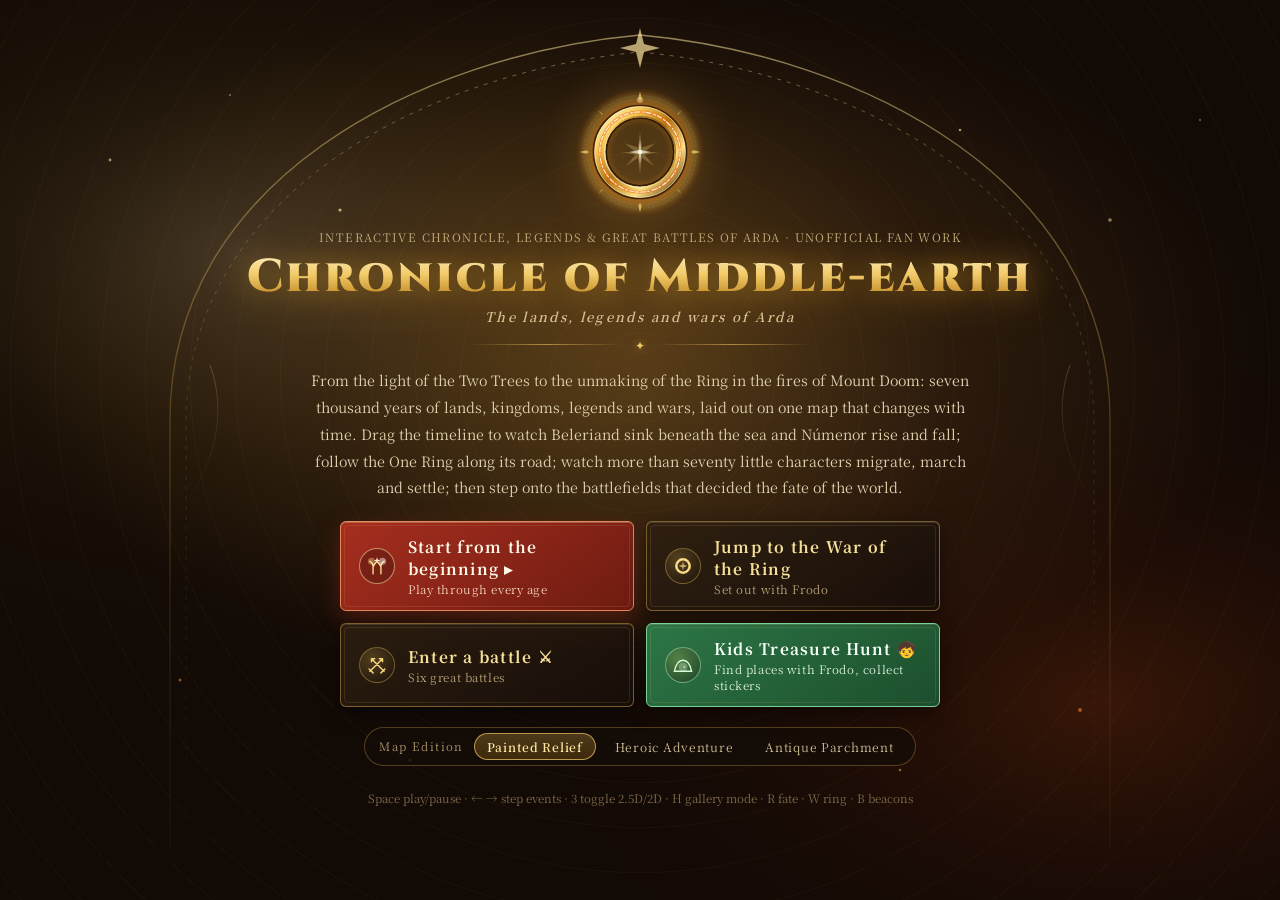
==== commit 498a7573: "polish: painterly ocean swells, carved 3D masonry AO, Gallery Mode (H) & museum typography" ====
--- a/index.html
+++ b/index.html
@@ -4,7 +4,20 @@
   <meta charset="utf-8" />
   <meta name="viewport" content="width=device-width, initial-scale=1, viewport-fit=cover" />
   <title>中洲纪年 · 指环王版</title>
-  <meta name="description" content="可交互的中洲世界地图、编年史、传说导读与主要战役推演。非官方爱好者作品。" />
+  <meta name="description" content="阿尔达七千年动态版图、77 位人物足迹、12 部引导式传说与 6 场战术战役推演。零外部图片音频依赖，纯 SVG + Canvas + Web Audio 构建。" />
+  <link rel="canonical" href="https://shangliy.github.io/chronicle-of-middle-earth/" />
+  <meta property="og:type" content="website" />
+  <meta property="og:url" content="https://shangliy.github.io/chronicle-of-middle-earth/" />
+  <meta property="og:title" content="中洲纪年 · 指环王版 | Chronicle of Middle-earth" />
+  <meta property="og:description" content="Span 7,000 years of Arda on one living map — 77 heroes, 37 widescreen scenes, 6 tactical battlefields, Wraith-sight &amp; Riddles in the Dark. 100% procedural SVG, Canvas &amp; Web Audio." />
+  <meta property="og:image" content="https://shangliy.github.io/chronicle-of-middle-earth/og-cover.png" />
+  <meta property="og:image:width" content="1200" />
+  <meta property="og:image:height" content="630" />
+  <meta name="twitter:card" content="summary_large_image" />
+  <meta name="twitter:title" content="中洲纪年 · 指环王版 | Chronicle of Middle-earth" />
+  <meta name="twitter:description" content="7,000 years of Tolkien's world on one living map — Beleriand sinking, Númenor's fall, the One Ring's quest &amp; 6 playable battles. Zero external image/audio files." />
+  <meta name="twitter:image" content="https://shangliy.github.io/chronicle-of-middle-earth/og-cover.png" />
+  <meta name="theme-color" content="#140d08" />
   <link rel="icon" type="image/svg+xml" href="favicon.svg" />
   <link rel="preconnect" href="https://fonts.googleapis.com" />
   <link rel="preconnect" href="https://fonts.gstatic.com" crossorigin />
@@ -147,7 +160,7 @@
         <button type="button" data-set-style="parch">古卷羊皮</button>
       </div>
 
-      <p class="intro-note">空格 播放/暂停 · ← → 逐个事件 · R 真知晶石漫游 · / 快速搜索 · 点击至尊戒窥视幽影界</p>
+      <p class="intro-note">空格 播放/暂停 · ← → 逐个事件 · 3 切换 2.5D/2D · H 沉浸观景 · R 真知晶石 · W 幽影界 · B 点燃烽火</p>
     </div>
   </div>
 
@@ -176,12 +189,14 @@
       <button type="button" data-set-style="h3">英雄</button>
       <button type="button" data-set-style="parch">羊皮纸</button>
     </div>
+    <button id="mode25dBtn" type="button" class="lang mode25d-btn" aria-pressed="false" title="切换 HD-2D 立体沙盘视角 (3)">⛰ <span>2.5D</span></button>
     <button id="styleBtn" class="lang sty" hidden aria-label="Map style / 地图风格"></button>
     <button id="palantirBtn" class="lang pal-btn" title="真知晶石 · 随机漫游奇观 (R)">🔮 <span>漫游</span></button>
     <button id="codexBtn" class="lang cdx-btn" title="西境红皮书 · 探索图鉴与咕噜猜谜">📖 <span>手札</span><em id="codexPct"></em></button>
     <button id="momentsBtn" class="lang mo-btn" title="浏览关键时刻">✦ 时刻</button>
     <button id="musicBtn" class="lang mus-btn" aria-label="吟游琴音" title="开启/关闭中洲吟游竖琴氛围音">🎵 <span>琴音</span></button>
-    <button id="kidsBtn" class="lang kidb" aria-label="小朋友模式">🧒 小朋友</button>
+    <button id="shareBtn" class="lang shr-btn" aria-label="分享当前视角链接" title="复制当前纪元与地图坐标的分享链接">🔗 <span>分享</span></button>
+    <button id="kidsBtn" class="lang kidb" aria-label="小朋友模式">🧒 <span>小朋友</span></button>
     <button id="langBtn" class="lang" aria-label="Language / 语言">EN</button>
     <button id="panelToggle" class="ptog" aria-label="切换侧栏" title="收起/展开侧栏">☰</button>
   </header>
@@ -214,7 +229,24 @@
     </aside>
 
     <div class="mapwrap">
-      <svg id="map" xmlns="http://www.w3.org/2000/svg" preserveAspectRatio="xMidYMid slice" role="img" aria-label="中洲地图"></svg>
+      <div id="camStage" class="cam-stage">
+        <svg id="map" xmlns="http://www.w3.org/2000/svg" preserveAspectRatio="xMidYMid slice" role="img" aria-label="中洲地图"></svg>
+      </div>
+      <div id="stage25d" class="stage-25d" hidden>
+        <canvas id="gl25d" aria-label="中洲 2.5D 立体沙盘"></canvas>
+        <div id="bb25d" class="bb-25d"></div>
+        <div class="hud-25d" role="group" aria-label="2.5D 视角控制">
+          <button type="button" data-cam25="tiltUp" title="抬高俯角">⤒</button>
+          <button type="button" data-cam25="tiltDn" title="压低贴地">⤓</button>
+          <button type="button" data-cam25="rotL" title="左旋视角 (Q)">↺</button>
+          <button type="button" data-cam25="rotR" title="右旋视角 (E)">↻</button>
+          <button type="button" data-cam25="cruise" title="环绕巡游 / Orbit Cruise">🕊</button>
+          <button type="button" data-cam25="zen" title="沉浸观景模式 / Gallery Mode (H)">⛶</button>
+          <button type="button" data-cam25="reset" title="回正北向">N</button>
+        </div>
+        <div class="hint-25d">左键平移 · 右键/Shift旋转倾角 · 滚轮缩放 · Q/E旋转 · H观景</div>
+      </div>
+      <button id="zenExit" type="button" class="zen-exit" hidden aria-label="退出沉浸观景">✦ 退出观景 (H / Esc)</button>
       <div id="mini" class="h3mini" aria-label="小地图"></div>
       <div class="mapframe" aria-hidden="true">
         <i class="c tl"></i><i class="c tr"></i><i class="c bl"></i><i class="c br"></i>
@@ -341,5 +373,6 @@
   <script src="js/me.js"></script>
   <script src="js/me-fun.js"></script>
   <script src="js/me-kids.js"></script>
+  <script src="js/me-25d.js"></script>
 </body>
 </html>
--- a/css/me.css
+++ b/css/me.css
@@ -3,10 +3,17 @@
   --paper: #efe4c8; --paper2: #e5d6b2; --ink: #3a2a18; --ink2: #6b5232; --muted: #8a7353;
   --red: #9b2a1d; --gold: #c99a2e; --elf: #3f6d8c; --man: #7a3b2a; --dwarf: #6a5a3c; --hob: #5f7a33; --dark: #2a1a14; --ring: #c99a2e;
   --sea: #c9cdbf; --land: #ecdfbf;
-  --serif: "Noto Serif SC", "Songti SC", serif; --fell: "IM Fell English", "Noto Serif SC", serif; --cinzel: "Cinzel", "Noto Serif SC", serif;
-  --top: 46px; --tmh: 78px; --pw: 380px;
-}
-* { box-sizing: border-box; }
+  --serif: "Noto Serif SC", "Noto Serif CJK SC", "Songti SC", "EB Garamond", serif; --fell: "IM Fell English", "EB Garamond", "Noto Serif SC", "Noto Serif CJK SC", serif; --cinzel: "Cinzel", "EB Garamond SC", "EB Garamond", "Noto Serif SC", "Noto Serif CJK SC", serif;
+  --top: 46px; --tmh: 78px; --pw: 348px;
+}
+* { box-sizing: border-box; scrollbar-width: thin; scrollbar-color: rgba(168, 132, 68, .55) transparent; }
+*::-webkit-scrollbar { width: 7px; height: 7px; }
+*::-webkit-scrollbar-track { background: transparent; }
+*::-webkit-scrollbar-thumb { background: rgba(154, 118, 56, .45); border-radius: 999px; border: 1.5px solid transparent; background-clip: content-box; }
+*::-webkit-scrollbar-thumb:hover { background: rgba(196, 152, 68, .78); background-clip: content-box; }
+.intro, .mo-box, .cdx-box { scrollbar-color: rgba(212, 168, 78, .48) rgba(18, 12, 6, .25); }
+.intro::-webkit-scrollbar-thumb, .mo-box::-webkit-scrollbar-thumb, .cdx-box::-webkit-scrollbar-thumb { background: rgba(212, 168, 78, .42); }
+.intro::-webkit-scrollbar-thumb:hover, .mo-box::-webkit-scrollbar-thumb:hover, .cdx-box::-webkit-scrollbar-thumb:hover { background: rgba(242, 202, 106, .74); }
 html, body { margin: 0; height: 100%; overflow: hidden; }
 body { background: #d9caa4; color: var(--ink); font-family: var(--serif); -webkit-font-smoothing: antialiased; }
 button { font: inherit; color: inherit; cursor: pointer; }
@@ -28,9 +35,18 @@
 /* ——主区—— */
 .stage { position: fixed; top: var(--top); bottom: var(--tmh); left: 0; right: 0; display: flex; }
 .panel { width: var(--pw); flex: none; background: var(--paper); border-right: 1px solid #b9a37a; display: flex; flex-direction: column; min-height: 0; box-shadow: 4px 0 18px rgba(60, 40, 10, .18); z-index: 5; }
-.mapwrap { position: relative; flex: 1; min-width: 0; overflow: hidden; background: var(--sea); }
+.mapwrap { position: relative; flex: 1; min-width: 0; overflow: hidden; background: var(--sea); contain: layout paint style; }
+.st-paint .mapwrap { background: #183e54; }
+.st-h3 .mapwrap { background: #1c5d90; }
+.cam-stage {
+  position: absolute; left: -24%; top: -24%; width: 148%; height: 148%;
+  transform-origin: 0 0; will-change: transform; backface-visibility: hidden;
+}
 #map { width: 100%; height: 100%; display: block; touch-action: none; cursor: grab; user-select: none; }
 #map:active { cursor: grabbing; }
+.cull { display: none !important; }
+.sea-deco, .coast, .beach, .biomes, .relief, .terrain, .ice, .ice-h, .trees2, .edge, .jpath, .fx { pointer-events: none; }
+.beacon { pointer-events: auto; cursor: pointer; }
 
 /* ——地图元素—— */
 .sea { fill: var(--sea); } .sea-h { stroke: #9ea596; stroke-width: 1; fill: none; }
@@ -38,10 +54,11 @@
 .coastline { fill: none; stroke: #5a4326; stroke-width: 1.4; }
 .land.coastline { fill: var(--land); }
 .ripple { fill: none; stroke: #8e9886; } .ripple.r0 { opacity: .12; } .ripple.r1 { opacity: .18; } .ripple.r2 { opacity: .3; }
-.paper { mix-blend-mode: multiply; }
+.paper { opacity: .26; pointer-events: none; }
 .era-layer { transition: opacity 2.6s ease, transform 4s ease; transform-origin: -250px 200px; }
 .bel.gone { opacity: 0; transform: translateY(18px) scale(.985); pointer-events: none; }
 .nu { transform-origin: -430px 600px; } .nu.gone { opacity: 0; transform: scale(.9); pointer-events: none; }
+.bel.gone:not(.sinking), .nu.gone:not(.sinking) { display: none; }
 .lake { fill: #bcc6bb; stroke: #5a4326; stroke-width: .9; }
 .river { fill: none; stroke: #6f8a96; stroke-linecap: round; opacity: .85; }
 .trees { fill: #7f8a55; stroke: #4c5530; stroke-width: .5; opacity: .85; }
@@ -54,7 +71,8 @@
 .ember { fill: #ff7a2a; opacity: .75; animation: ember 3.2s ease-in-out infinite; }
 @keyframes ember { 50% { opacity: 1; fill: #ffb03a; } }
 
-.realm { opacity: 0; transition: opacity 1.4s; pointer-events: none; } .realm.on { opacity: 1; }
+.realm { display: none; pointer-events: none; } .realm.on { display: inline; animation: realmIn .8s ease; }
+@keyframes realmIn { from { opacity: 0; } to { opacity: 1; } }
 .rg-elf { stop-color: #4b84ad; } .rg-man { stop-color: #a8483a; } .rg-dwarf { stop-color: #8a6a3a; } .rg-dark { stop-color: #1d0e08; } .rg-rohan { stop-color: #5f8a3a; }
 .realm-n { font-family: var(--serif); font-weight: 600; text-anchor: middle; font-size: calc(11px * var(--k, 1)); letter-spacing: .25em; opacity: .7; paint-order: stroke; stroke: rgba(236, 223, 191, .7); stroke-width: calc(3px * var(--k, 1)); }
 .realm-n.c-elf { fill: #2a5574; } .realm-n.c-man { fill: #7a2b20; } .realm-n.c-dwarf { fill: #5a4426; } .realm-n.c-dark { fill: #1a0c06; } .realm-n.c-rohan { fill: #3e5e22; }
@@ -62,7 +80,10 @@
 
 .sc { transform: scale(var(--k, 1)); }
 .lbl .sc { transform: scale(calc(.45 + var(--k, 1) * .55)); }
-.lbl { transition: opacity .8s; pointer-events: none; } .lbl.off { opacity: 0; }
+.jmk .jcl { transform: scale(var(--chz, 1)); }
+.jmk .jname { transform: translateY(calc((var(--chz, 1) - 1) * 8px)); }
+.res > .sc { transform: scale(calc(var(--k, 1) * var(--chz, 1))); }
+.lbl { pointer-events: none; } .lbl.off { display: none; }
 .lbl-n { font-family: var(--serif); font-weight: 600; font-size: calc(var(--fs) * 1px); text-anchor: middle; fill: #5a4326; letter-spacing: .3em; opacity: .75; }
 .lbl-en { font-family: var(--cinzel); font-size: calc(var(--fs) * .45px); text-anchor: middle; fill: #7a6040; letter-spacing: .35em; opacity: .7; }
 .lbl-n.it { font-style: italic; font-weight: 400; letter-spacing: .15em; text-anchor: start; fill: #6b5232; }
@@ -71,7 +92,7 @@
 .edge-n { font-family: var(--serif); font-size: 13px; fill: #4e6268; font-style: italic; }
 .edge-en { font-family: var(--cinzel); font-size: 8px; fill: #5c7074; letter-spacing: .3em; }
 
-.pl { cursor: pointer; transition: opacity .6s; } .pl.off { opacity: 0; pointer-events: none; }
+.pl { cursor: pointer; } .pl.off { display: none; }
 #map.far .pl.minor { display: none; }
 .pl .ic { stroke: #f4ead0; stroke-width: 1.2; }
 .pl.k-elf .ic { fill: var(--elf); } .pl.k-man .ic { fill: var(--man); } .pl.k-dwarf .ic { fill: var(--dwarf); } .pl.k-hob .ic { fill: var(--hob); } .pl.k-site .ic { fill: #6b5232; }
@@ -86,7 +107,7 @@
 .jpath.done { opacity: .5; }
 .jdot { stroke: #fff; stroke-width: 1.5; }
 .jname { font-size: 10.5px; font-weight: 600; paint-order: stroke; stroke: rgba(240, 230, 204, .92); stroke-width: 3px; }
-.ring-glow { fill: #ffd25a; opacity: .55; animation: rg 2.2s ease-in-out infinite; }
+.ring-glow { fill: url(#rg-ring); opacity: .72; animation: rg 2.2s ease-in-out infinite; }
 @keyframes rg { 50% { opacity: .9; } }
 .ring-o { fill: none; stroke: #c99a2e; stroke-width: 2.2; }
 .ring-n { font-family: var(--serif); font-size: 10px; fill: #8a6410; font-weight: 600; paint-order: stroke; stroke: rgba(255, 245, 210, .9); stroke-width: 3px; }
@@ -95,8 +116,8 @@
 .pulse.k-elf circle { stroke: var(--elf); } .pulse.k-ring circle { stroke: var(--gold); stroke-width: 3; } .pulse.k-hob circle { stroke: var(--hob); } .pulse.k-dwarf circle { stroke: var(--dwarf); }
 @keyframes pulse { 0% { r: 3; opacity: 1; } 100% { r: 34; opacity: 0; } }
 
-/* 纪元色调 */
-body[data-era="trees"] .mapwrap { filter: sepia(.25) brightness(.97); }
+/* 纪元色调（只作用于地图 SVG，避免包裹层 filter 导致悬浮卡片重绘闪烁） */
+body[data-era="trees"] #map { filter: sepia(.25) brightness(.97); }
 body[data-era="war"] .mapwrap::after { content: ""; position: absolute; inset: 0; pointer-events: none; background: radial-gradient(ellipse at 78% 62%, rgba(40, 10, 0, .28), transparent 55%); }
 
 .zoom { position: absolute; right: 14px; top: 14px; display: flex; flex-direction: column; gap: 4px; z-index: 3; }
@@ -104,12 +125,16 @@
 .legend-key { position: absolute; right: 14px; bottom: 12px; display: flex; gap: 10px; flex-wrap: wrap; justify-content: flex-end; font-size: 11px; background: rgba(239, 228, 200, .85); padding: 4px 10px; border-radius: 3px; border: 1px solid #b9a37a; z-index: 3; }
 .legend-key .k-elf { color: var(--elf); } .legend-key .k-man { color: var(--man); } .legend-key .k-dwarf { color: var(--dwarf); } .legend-key .k-hob { color: var(--hob); } .legend-key .k-dark { color: var(--dark); } .legend-key .k-ring { color: #a07a14; }
 
-.era-flash { position: absolute; left: 50%; top: 36%; transform: translate(-50%, -50%); font-family: var(--serif); font-weight: 900; font-size: clamp(22px, 3.4vw, 40px); letter-spacing: .3em; color: #3a2a18; text-shadow: 0 0 18px #f4ead0, 0 0 4px #f4ead0; opacity: 0; pointer-events: none; white-space: nowrap; z-index: 4; }
+.era-flash { position: absolute; left: 50%; top: 36%; transform: translate3d(-50%, -50%, 0); font-family: var(--serif); font-weight: 900; font-size: clamp(22px, 3.4vw, 40px); letter-spacing: .3em; color: #3a2a18; text-shadow: 0 0 18px #f4ead0, 0 0 4px #f4ead0; opacity: 0; pointer-events: none; white-space: nowrap; z-index: 4; will-change: opacity; }
 .era-flash.on { animation: eflash 3.6s ease forwards; }
 @keyframes eflash { 0% { opacity: 0; letter-spacing: .6em; } 20%, 70% { opacity: 1; letter-spacing: .3em; } 100% { opacity: 0; } }
 
-.toast { position: absolute; left: 18px; top: 16px; width: min(360px, calc(100% - 80px)); background: rgba(244, 236, 214, .97); border: 1px solid #a88f63; border-left: 4px solid var(--red); padding: 12px 16px 12px; box-shadow: 0 8px 26px rgba(50, 30, 5, .25); opacity: 0; transform: translateY(-8px); transition: opacity .4s, transform .4s; pointer-events: none; z-index: 4; }
-.toast.on { opacity: 1; transform: none; pointer-events: auto; }
+.toast { position: absolute; left: 18px; top: 16px; width: min(360px, calc(100% - 80px)); background: rgba(244, 236, 214, .97); border: 1px solid #a88f63; border-left: 4px solid var(--red); padding: 12px 32px 12px 16px; box-shadow: 0 8px 26px rgba(50, 30, 5, .25); opacity: 0; visibility: hidden; transform: translate3d(0, -10px, 0); transition: opacity .26s ease-out, transform .26s cubic-bezier(.22, 1, .36, 1), visibility 0s linear .26s, border-left-color .22s ease; pointer-events: none; z-index: 4; will-change: opacity, transform; contain: layout style; backface-visibility: hidden; }
+.toast.on { opacity: 1; visibility: visible; transform: translate3d(0, 0, 0); transition: opacity .26s ease-out, transform .26s cubic-bezier(.22, 1, .36, 1), visibility 0s linear 0s, border-left-color .22s ease; pointer-events: auto; }
+.toast .ts-x { position: absolute; right: 7px; top: 7px; width: 22px; height: 22px; border: 0; border-radius: 50%; background: none; color: var(--muted); font-size: 16px; line-height: 1; display: grid; place-items: center; transition: background .15s, color .15s; }
+.toast .ts-x:hover { background: var(--red); color: #fff; }
+.toast-in { animation: toastBodyIn .22s ease-out; }
+@keyframes toastBodyIn { from { opacity: .45; transform: translate3d(0, 3px, 0); } to { opacity: 1; transform: translate3d(0, 0, 0); } }
 .toast.k-elf { border-left-color: var(--elf); } .toast.k-ring { border-left-color: var(--gold); } .toast.k-hob { border-left-color: var(--hob); } .toast.k-dwarf { border-left-color: var(--dwarf); } .toast.k-dark { border-left-color: var(--dark); }
 .ts-d { font-size: 11px; color: var(--muted); letter-spacing: .1em; }
 .toast b { display: block; font-size: 17px; margin: 3px 0 4px; }
@@ -118,8 +143,10 @@
 .go-b:hover { background: var(--red); color: #fff; }
 .go-b.wide { display: block; width: 100%; margin-top: 16px; padding: 10px; }
 
-.card { position: absolute; right: 60px; top: 14px; width: min(320px, calc(100% - 90px)); max-height: 60%; overflow: auto; background: #f4ecd6; border: 1px solid #a88f63; padding: 14px 16px; box-shadow: 0 8px 26px rgba(50, 30, 5, .25); z-index: 4; }
-.card .x { position: absolute; right: 8px; top: 4px; background: none; border: 0; font-size: 20px; color: var(--muted); }
+.card { position: absolute; right: 60px; top: 14px; width: min(320px, calc(100% - 90px)); max-height: 60%; overflow: auto; background: #f4ecd6; border: 1px solid #a88f63; padding: 14px 16px; box-shadow: 0 8px 26px rgba(50, 30, 5, .25); z-index: 12; will-change: opacity, transform; contain: layout style; backface-visibility: hidden; }
+.card.card-in { animation: cardPopIn .22s cubic-bezier(.22, 1, .36, 1) both; }
+@keyframes cardPopIn { from { opacity: 0; transform: translate3d(0, 8px, 0) scale(.985); } to { opacity: 1; transform: translate3d(0, 0, 0) scale(1); } }
+.card .x { position: absolute; right: 8px; top: 8px; z-index: 10; background: rgba(248, 240, 218, .92); border: 1px solid rgba(138, 115, 83, .55); font-size: 20px; color: #3a2612; cursor: pointer; box-shadow: 0 2px 6px rgba(0, 0, 0, .28); }
 .pc-k { font-size: 11px; color: var(--muted); font-family: var(--fell); }
 .card h3 { margin: 2px 0 8px; font-size: 20px; }
 .pc-d { margin: 0 0 10px; font-size: 13.5px; line-height: 1.75; color: var(--ink); }
@@ -260,7 +287,7 @@
 .b-lead { font-size: 15px; line-height: 2; color: #e9dcbc; }
 .b-forces { display: grid; grid-template-columns: auto 1fr; gap: 6px 12px; font-size: 13px; line-height: 1.6; margin: 14px 0; }
 .b-forces dt { font-weight: 700; } .b-forces dt.w { color: #9cc3e0; } .b-forces dt.e { color: #ef8a6a; } .b-forces dd { margin: 0; color: #cdbb92; }
-.b-you { position: relative; margin-top: 14px; padding: 12px 14px 12px 48px; background: rgba(240, 212, 138, .07); border-left: 3px solid #e0a85a; font-size: 14px; line-height: 1.9; color: #f0e2bd; font-style: italic; }
+.b-you { position: relative; margin-top: 14px; padding: 12px 14px 12px 58px; background: rgba(240, 212, 138, .07); border-left: 3px solid #e0a85a; font-size: 14px; line-height: 1.9; color: #f0e2bd; font-style: italic; }
 .b-you span { position: absolute; left: 12px; top: 10px; font-style: normal; font-weight: 900; color: #e0a85a; font-size: 18px; }
 .b-start { margin-top: 20px; width: 100%; padding: 12px; font-size: 16px; letter-spacing: .2em; border: 0; border-radius: 3px; }
 .b-ph { animation: fadein .6s; }
@@ -424,7 +451,7 @@
   .tm-track { height: 50px; flex: none; }
   .band span { display: none; } .band.cur span { display: inline; }
   .legend-key { display: none; }
-  .toast { left: 10px; top: 10px; width: calc(100% - 64px); padding: 10px 12px; } .toast p { font-size: 12.5px; max-height: 6.8em; overflow: hidden; }
+  .toast { left: 10px; top: 10px; width: calc(100% - 64px); padding: 10px 28px 10px 12px; } .toast p { font-size: 12.5px; max-height: 6.8em; overflow: hidden; }
   .card { right: 10px; left: 10px; width: auto; top: 60px; }
   .b-body { flex-direction: column; }
   .b-field { flex: none; height: 44%; }
@@ -436,7 +463,8 @@
 }
 
 /* ======== Q 版人物 · 迁徙 ======== */
-#map.moving * { animation-play-state: paused !important; }
+#map.moving .bob, #map.moving .bob2, #map.moving .li, #map.moving .li .fire, #map.moving .fly path, #map.moving .graze, #map.moving .walk, #map.moving .trot, #map.moving .smk circle, #map.moving .ffly circle, #map.moving .bobsea, #map.moving .orbit, #map.moving .circle, #map.moving .sweep, #map.moving .swirl, #map.moving .march, #map.moving .crawl, #map.moving .sail, #map.moving .fall, #map.moving .lava, #map.moving .foam, #map.moving .ghost, #map.moving .burn path, #map.moving .flood, #map.moving .glowit, #map.moving .drift, #map.moving .h3flag, #map.moving .h3mill, #map.moving .h3glow, #map.moving .h3smoke, #map.moving .h3spark, #map.moving .meye, #map.moving .ring-glow, #map.moving .ring-aura, #map.moving .ring-runes, #map.moving .jpath, #map.moving .army-flag path, #map.moving .ember, #map.moving .bc-f, #map.moving .bcn-halo, #map.moving .mo-halo, #map.moving .trees2, #map.moving .tdew { animation: none !important; }
+.cull .bob2, .off .bob2, .off .bob, .off .mo-halo, .off .ring-glow, .off .ring-aura, .off .ring-runes, .cull .li, .cull .li .fire, .cull .fly path, .cull .graze, .cull .walk, .cull .trot, .cull .smk circle, .cull .ffly circle, .cull .bobsea, .cull .orbit, .cull .lava, .cull .drift, .cull .h3flag, .cull .h3mill, .cull .h3glow, .cull .h3smoke, .cull .h3spark, .cull .meye, .cull .bc-f, .gone .ember, .gone .trees2, .gone .tdew, #map:not(.near) .lf.k-sheep .graze, #map:not(.near) .lf.k-cow .graze, #map:not(.near) .lf.k-pony .trot, #map:not(.near) .lf.k-cart .walk, #map:not(.near) .lf.k-deer .graze { animation: none !important; }
 .tabs button { letter-spacing: .2em; }
 .jpath.mig { stroke-width: 9; stroke-dasharray: 2 10; opacity: .32; stroke-linecap: round; animation: migflow 1.6s linear infinite; }
 .jpath.mig.done { opacity: .16; animation: none; }
@@ -461,7 +489,6 @@
 .res-n { font-size: 8.5px; font-weight: 600; fill: var(--ink); paint-order: stroke; stroke: rgba(240, 230, 204, .95); stroke-width: 2.6px; display: none; }
 .res:hover .res-n { display: block; }
 .res:hover .res-i { filter: drop-shadow(0 0 3px #fff6c8); }
-svg.far .res .sc, svg.far .jmk .sc { transform: scale(calc(var(--k, 1) * .72)); }
 .glowit { animation: glowit 2.2s ease-in-out infinite; }
 @keyframes glowit { 50% { opacity: .55; } }
 
@@ -495,24 +522,24 @@
 }
 
 /* —— 阿门洲 —— */
-.aman { transition: opacity 1.4s ease, filter 1.4s ease; }
+.aman { transition: opacity 1.4s ease; }
 .aman-land { fill: #f3ead0; }
-.aman.veiled { opacity: .32; filter: blur(.6px) saturate(.4); }
-.aman .veil-l { opacity: 0; transition: opacity 1s; }
-.aman.veiled .veil-l { opacity: 1; }
+.aman.veiled { opacity: .32; }
+.aman .veil-l { display: none; }
+.aman.veiled .veil-l { display: inline; }
 .veil-n { font-family: var(--serif); font-size: 12px; fill: #3e5560; font-style: italic; text-anchor: middle; }
 .veil-en { font-size: 8px; letter-spacing: .14em; fill: #5b7078; text-anchor: middle; }
 .pl.veiled { opacity: .45; }
 .ice { fill: #eef3f4; stroke: #9fb4ba; stroke-width: 1; stroke-dasharray: 3 2; }
 .ice-h { stroke: #a9bfc5; stroke-width: .8; fill: none; }
-.tglow { opacity: .55; filter: url(#blur6); transition: opacity 1.2s; }
-.tglow.tel, .tcrown.tel { fill: #cfd8e6; } .tglow.tla, .tcrown.tla { fill: #f0c85a; }
+.tglow { opacity: .78; transition: opacity 1.2s; }
+.tcrown.tel { fill: #cfd8e6; } .tcrown.tla { fill: #f0c85a; }
 .tcrown { stroke: #6b5a3a; stroke-width: .6; transition: fill 1.2s; }
 .ttrunk { stroke: #6b5a3a; stroke-width: 2; }
 .trees2 { animation: tpulse 6s ease-in-out infinite; }
 @keyframes tpulse { 50% { opacity: .82; } }
 .trees2.dead { animation: none; }
-.trees2.dead .tglow { opacity: 0; } .trees2.dead .tcrown { fill: #5a5148; }
+.trees2.dead .tglow { display: none; } .trees2.dead .tcrown { fill: #5a5148; }
 
 /* —— 战场里的 Q 版士兵 —— */
 .bu.has-sol .blk { opacity: .35; }
@@ -525,7 +552,7 @@
 /* —— 地图细节 —— */
 .wave { fill: none; stroke: #8e9a90; stroke-width: .6; opacity: .55; stroke-linecap: round; }
 #map.far .wave { opacity: .3; }
-.sea-o { opacity: .85; transition: opacity .8s; } .sea-o.off { opacity: 0; }
+.sea-o { opacity: .85; } .sea-o.off { display: none; }
 .bobsea { animation: bobsea 5s ease-in-out infinite; }
 @keyframes bobsea { 50% { transform: translateY(1.4px) rotate(1.5deg); } }
 .lake-in { fill: none; stroke: #a5b2a8; stroke-width: 2.4; opacity: .7; transform-box: fill-box; transform-origin: center; transform: scale(.82); }
@@ -539,29 +566,29 @@
 .road-b { fill: none; stroke: #ecdfbf; stroke-width: 2.2; opacity: .8; }
 .road { fill: none; stroke: #8a5a32; stroke-width: .9; stroke-dasharray: 3.5 2; opacity: .75; stroke-linecap: round; }
 #map.far .road { stroke-width: 1.2; }
-.roads { transition: opacity .8s; } .roads.off { opacity: 0; }
+.roads.off { display: none; }
 .bridge { fill: none; stroke: #3a2a1a; stroke-width: .8; }
 .beacon .bc-b { fill: #6a5a40; } .beacon .bc-f { fill: #ff9a2a; opacity: .8; animation: flick 2.8s ease-in-out infinite; }
 body:not([data-era="war"]) .beacon .bc-f { display: none; }
 @keyframes flick { 50% { opacity: 1; fill: #ffcf4a; } }
 #map.far .beacon { display: none; }
 .tx path { fill: none; stroke-linecap: round; }
-.tx.off { opacity: 0; } .tx { transition: opacity .8s; }
+.tx.off { display: none; }
 .hills path { stroke: #8a6a42; stroke-width: .7; opacity: .7; }
 .hills.rock path { fill: #d8c8a0; stroke: #6a5232; }
 .marsh path { stroke: #5f7a6a; stroke-width: .6; opacity: .75; }
 .marsh.dead path { stroke: #4a5a48; }
 .waste path { stroke: #9a8662; stroke-width: 1; opacity: .6; }
 .waste.ash path { stroke: #3a3030; opacity: .5; } .waste.sand path { stroke: #b8995a; stroke-width: .6; }
-.grass path { stroke: #7f8a55; stroke-width: .45; opacity: 0; transition: opacity .6s; }
-#map.near .grass path { opacity: .7; }
-.fields { transition: opacity .8s; } .fields.off { opacity: 0; }
+.grass path { stroke: #7f8a55; stroke-width: .45; display: none; }
+#map.near .grass path { display: inline; opacity: .7; }
+.fields.off { display: none; }
 .fld { stroke: #6a7a3a; stroke-width: .35; opacity: .6; } .fld.f0 { fill: #b8c27a; } .fld.f1 { fill: #d8c878; } .fld.f2 { fill: #9fb26a; } .fld.f3 { fill: #c8b06a; }
 .tx-l .lbl-n { fill: #6a5232; font-size: calc(var(--fs) * 1px); }
 #map.far .tx-l { display: none; }
 /* 城市小插画 */
-.ic2 { filter: drop-shadow(0 1px .4px rgba(40, 25, 10, .45)); transform: scale(var(--icz, 1)); transition: transform .3s; }
-.pl:hover .ic2 { transform: scale(calc(var(--icz, 1) * 1.25)); }
+.ic2 { transform: scale(var(--icz, 1)); }
+.pl:hover .ic2 { transform: scale(calc(var(--icz, 1) * 1.25)); transition: transform .18s; }
 .pl .pl-n { transform: translateX(calc(11px * var(--icz, 1))); } .pl .pl-n.st { transform: translateX(calc(8px * var(--icz, 1))); }
 .pl.ruin .ic2 { filter: grayscale(1) opacity(.6); }
 .pl.dk .ic2 { filter: sepia(.8) brightness(.55) drop-shadow(0 0 2px rgba(255, 60, 20, .5)); }
@@ -583,25 +610,27 @@
 .cbtn:hover .cb-pt { transform: translateY(-3px) scale(1.04); filter: drop-shadow(0 6px 10px rgba(40, 20, 0, .35)); }
 .cbtn b { font-size: 12px; }
 /* 登场 */
-.debut-box { position: absolute; right: 64px; top: 16px; display: flex; flex-direction: column; gap: 10px; z-index: 5; pointer-events: none; }
+.debut-box { position: absolute; right: 64px; top: 16px; display: flex; flex-direction: column; gap: 10px; z-index: 5; pointer-events: none; contain: layout style; }
 .debut { pointer-events: auto; display: flex; gap: 12px; align-items: center; width: 320px; padding: 10px 14px 10px 10px; text-align: left; font: inherit; color: var(--ink);
   background: linear-gradient(135deg, rgba(250, 243, 224, .98), rgba(236, 222, 190, .97)); border: 1px solid #b8975a; border-radius: 10px;
   box-shadow: 0 14px 34px rgba(40, 20, 0, .35), inset 0 0 0 3px rgba(255, 250, 235, .6); cursor: pointer; position: relative; overflow: hidden;
-  animation: debutIn .9s cubic-bezier(.2, .9, .25, 1.15) both; transition: opacity 1.2s ease, transform 1.2s ease, filter 1.2s ease; }
-.debut::after { content: ""; position: absolute; inset: 0; background: linear-gradient(105deg, transparent 30%, rgba(255, 255, 255, .7) 48%, transparent 62%); transform: translateX(-120%); animation: debutShine 1.6s .5s ease-out both; pointer-events: none; }
-.debut.out { opacity: 0; transform: translateY(-14px) scale(.96); filter: blur(3px) sepia(.6); }
+  will-change: opacity, transform; backface-visibility: hidden;
+  animation: debutIn .55s cubic-bezier(.22, 1, .36, 1) both; }
+.debut::after { content: ""; position: absolute; inset: 0; background: linear-gradient(105deg, transparent 30%, rgba(255, 255, 255, .55) 48%, transparent 62%); transform: translate3d(-120%, 0, 0); animation: debutShine 1.3s .35s ease-out both; pointer-events: none; }
+.debut.out { pointer-events: none; animation: debutOut .55s ease-in forwards; }
 .debut.r-dark { background: linear-gradient(135deg, rgba(42, 22, 18, .97), rgba(20, 10, 8, .97)); color: #f0dcc8; border-color: #7a3a2a; }
 .debut.r-dark .db-tx em, .debut.r-dark .db-tx i { color: #c8a890; }
-.db-pt { width: 104px; flex: none; animation: debutPt 4.5s ease-out both; }
+.db-pt { width: 104px; flex: none; animation: debutPt 3.8s ease-out both; }
 .db-tx { display: flex; flex-direction: column; gap: 2px; min-width: 0; }
 .db-tx small { font-size: 11px; letter-spacing: .2em; color: var(--red); }
 .debut.r-dark .db-tx small { color: #ff8a5a; }
 .db-tx b { font-size: 21px; line-height: 1.2; }
 .db-tx i { font-size: 11.5px; color: #7a6040; font-family: Georgia, serif; }
 .db-tx em { font-style: normal; font-size: 12.5px; line-height: 1.6; color: #4a3820; margin-top: 4px; display: -webkit-box; -webkit-line-clamp: 3; -webkit-box-orient: vertical; overflow: hidden; }
-@keyframes debutIn { from { opacity: 0; transform: translateX(40px) scale(.9); filter: blur(4px); } to { opacity: 1; transform: none; filter: none; } }
-@keyframes debutShine { to { transform: translateX(120%); } }
-@keyframes debutPt { from { transform: scale(1.08); } to { transform: scale(1); } }
+@keyframes debutIn { from { opacity: 0; transform: translate3d(28px, 0, 0) scale(.96); } to { opacity: 1; transform: translate3d(0, 0, 0) scale(1); } }
+@keyframes debutOut { from { opacity: 1; transform: translate3d(0, 0, 0) scale(1); } to { opacity: 0; transform: translate3d(0, -12px, 0) scale(.96); } }
+@keyframes debutShine { to { transform: translate3d(120%, 0, 0); } }
+@keyframes debutPt { from { transform: scale(1.05); } to { transform: scale(1); } }
 @media (max-width: 860px) {
   .debut-box { right: auto; left: 10px; top: auto; bottom: 54px; z-index: 4; }
   .debut { width: min(270px, calc(100vw - 80px)); padding: 7px 10px 7px 7px; gap: 9px; }
@@ -647,7 +676,8 @@
 .orbit { animation-duration: var(--d, 12s); }
 .orbit > g { transform: translateX(var(--r, 20px)) rotate(90deg); }
 @keyframes orbit { to { transform: rotate(360deg); } }
-.fire { animation: fire .5s ease-in-out infinite alternate; transform-box: fill-box; transform-origin: left center; }
+.li .fire { animation: fire .55s ease-in-out infinite alternate; transform-box: fill-box; transform-origin: left center; }
+.k-balrog .li .fire { transform-origin: bottom center; }
 @keyframes fire { from { transform: scaleX(.5); opacity: .6; } to { transform: scaleX(1.3); opacity: 1; } }
 .sweep { animation: sweep 9s ease-in-out infinite alternate; }
 @keyframes sweep { from { transform: rotate(-35deg); } to { transform: rotate(40deg); } }
@@ -667,7 +697,7 @@
 .ghost { animation: ffly 3s ease-in-out infinite; }
 
 .scalebar { position: absolute; left: 118px; bottom: 16px; z-index: 3; font-size: 10.5px; color: #4a3420; background: rgba(239, 228, 200, .85); border: 1px solid #b9a37a; border-radius: 3px; padding: 4px 8px 3px; pointer-events: none; }
-.scalebar i { display: block; height: 5px; border: 1px solid #4a3420; border-top: 0; background: repeating-linear-gradient(90deg, #4a3420 0 25%, transparent 25% 50%); margin-bottom: 2px; transition: width .2s; }
+.scalebar i { display: block; height: 5px; border: 1px solid #4a3420; border-top: 0; background: repeating-linear-gradient(90deg, #4a3420 0 25%, transparent 25% 50%); margin-bottom: 2px; }
 .scalebar b { font-weight: 500; font-family: "Noto Serif SC", serif; }
 @media (max-width: 860px) { .scalebar { display: none; } }
 @media (prefers-reduced-motion: reduce) { .graze, .walk, .trot, .smk circle, .ffly circle, .drift, .orbit, .circle, .sweep, .swirl, .march, .sail, .crawl, .fly path { animation: none !important; } .smk circle { opacity: .4; } }
@@ -696,7 +726,7 @@
 html[lang="en"] .intro-k { letter-spacing: .12em; }
 
 /* English layout */
-html[lang="en"] .intro h1 { font-family: var(--cinzel); letter-spacing: .06em; font-size: clamp(34px, 6.4vw, 66px); line-height: 1.1; }
+html[lang="en"] .intro h1 { font-family: var(--cinzel); letter-spacing: .07em; font-size: clamp(24px, 3.6vw, 46px); line-height: 1.15; }
 html[lang="en"] .intro-en { letter-spacing: .18em; font-family: var(--fell); font-style: italic; }
 html[lang="en"] .tabs button { letter-spacing: .04em; font-size: 13px; }
 html[lang="en"] .ch-era { letter-spacing: .06em; font-family: var(--cinzel); }
@@ -708,28 +738,33 @@
 }
 
 /* ======== 关键时刻 ======== */
-.moments .mo-mk { cursor: pointer; transition: opacity .6s; }
-.moments .mo-mk.off { opacity: 0; pointer-events: none; }
-.mo-mk path { fill: #f6d26a; stroke: #6a4a10; stroke-width: .8; filter: drop-shadow(0 0 3px rgba(255, 200, 80, .9)); }
+.moments .mo-mk { cursor: pointer; }
+.moments .mo-mk.off { display: none; }
+.mo-mk path { fill: #f6d26a; stroke: #6a4a10; stroke-width: .85; }
 .mo-mk .mo-halo { fill: none; stroke: #f6d26a; stroke-width: 1.2; opacity: .45; animation: moHalo 3.6s ease-in-out infinite; transform-origin: 0 0; }
 .mo-mk:hover path { fill: #fff3b8; }
 @keyframes moHalo { 0%, 100% { transform: scale(.85); opacity: .25; } 50% { transform: scale(1.25); opacity: .65; } }
 
-.moment { position: fixed; inset: 0; z-index: 60; background: rgba(8, 5, 2, .72); backdrop-filter: blur(3px); display: grid; place-items: center; padding: 24px; }
+.moment { position: fixed; inset: 0; z-index: 60; background: radial-gradient(ellipse at 50% 42%, rgba(14, 9, 5, .78), rgba(6, 3, 1, .88)); display: grid; place-items: center; padding: 24px; contain: layout style; }
 .moment[hidden] { display: none; }
-.moment.on { animation: moFade .6s ease; }
-@keyframes moFade { from { opacity: 0; } }
-.mo-in { position: relative; width: min(1040px, 100%); max-height: calc(100vh - 48px); overflow: auto; background: linear-gradient(180deg, #16100a, #0e0a06); color: #eadcb8; border: 1px solid #8a6a2a; outline: 1px solid rgba(240, 200, 100, .2); outline-offset: -5px; box-shadow: 0 32px 90px rgba(0, 0, 0, .82), 0 0 40px rgba(180, 130, 40, .14); scrollbar-width: thin; }
+.moment.on { animation: moFade .26s ease-out both; }
+@keyframes moFade { from { opacity: 0; } to { opacity: 1; } }
+.mo-in { position: relative; width: min(1040px, 100%); max-height: calc(100vh - 48px); overflow: auto; background: linear-gradient(180deg, #16100a, #0e0a06); color: #eadcb8; border: 1px solid #8a6a2a; outline: 1px solid rgba(240, 200, 100, .2); outline-offset: -5px; box-shadow: 0 32px 90px rgba(0, 0, 0, .82), 0 0 40px rgba(180, 130, 40, .14); scrollbar-width: thin; will-change: opacity, transform; backface-visibility: hidden; animation: moCardIn .3s cubic-bezier(.22, 1, .36, 1) both; }
+.moment.swapping .mo-in { animation: none; }
+.moment.swapping .mo-art, .moment.swapping .mo-body { animation: moSwapIn .22s ease-out both; }
+.codex.swapping .mo-in, .codex.swapping .mo-body { animation: none; }
+@keyframes moCardIn { from { opacity: 0; transform: translate3d(0, 12px, 0) scale(.985); } to { opacity: 1; transform: translate3d(0, 0, 0) scale(1); } }
+@keyframes moSwapIn { from { opacity: .75; transform: translate3d(0, 3px, 0); } to { opacity: 1; transform: translate3d(0, 0, 0); } }
 .mo-x { position: absolute; right: 12px; top: 10px; z-index: 4; background: rgba(12, 8, 4, .65); color: #f0d48a; border: 1px solid rgba(212, 168, 74, .45); width: 34px; height: 34px; border-radius: 50%; font-size: 22px; line-height: 1; transition: background .18s, transform .18s, border-color .18s; }
 .mo-x:hover { background: rgba(155, 42, 29, .85); border-color: #ffe090; color: #fff; transform: scale(1.06); }
-.mo-art { position: relative; aspect-ratio: 1200 / 520; overflow: hidden; border-bottom: 2px solid #8a6a2a; box-shadow: 0 6px 24px rgba(0, 0, 0, .5); }
-.mo-art::before, .mo-art::after { content: ""; position: absolute; left: 0; right: 0; height: 0; background: #000; z-index: 2; animation: moBars 1.1s ease forwards; }
-.mo-art::before { top: 0; } .mo-art::after { bottom: 0; }
-@keyframes moBars { to { height: 5%; } }
-.scene { position: absolute; inset: 0; width: 100%; height: 100%; display: block; animation: moZoom 14s ease-out forwards; transform-origin: 50% 60%; }
-@keyframes moZoom { from { transform: scale(1.12); } to { transform: scale(1); } }
-.scene .sc-fig { opacity: 0; animation: moRise 1s ease forwards; }
-@keyframes moRise { from { opacity: 0; transform: translateY(16px); } to { opacity: 1; transform: none; } }
+.mo-art { position: relative; aspect-ratio: 1200 / 520; overflow: hidden; border-bottom: 2px solid #8a6a2a; box-shadow: 0 6px 24px rgba(0, 0, 0, .5); background: #0c0805; }
+.mo-art::before, .mo-art::after { content: ""; position: absolute; left: 0; right: 0; height: 5%; background: #000; z-index: 2; transform: scaleY(0); will-change: transform; animation: moBars .65s cubic-bezier(.22, 1, .36, 1) forwards; }
+.mo-art::before { top: 0; transform-origin: top; } .mo-art::after { bottom: 0; transform-origin: bottom; }
+@keyframes moBars { to { transform: scaleY(1); } }
+.scene { position: absolute; inset: 0; width: 100%; height: 100%; display: block; animation: moZoom 14s ease-out forwards; transform-origin: 50% 60%; will-change: transform; }
+@keyframes moZoom { from { transform: scale(1.08); } to { transform: scale(1); } }
+.scene .sc-fig { opacity: 0; animation: moRise .65s ease-out forwards; }
+@keyframes moRise { from { opacity: 0; transform: translate3d(0, 10px, 0); } to { opacity: 1; transform: translate3d(0, 0, 0); } }
 .scene .sc-glow { animation: moGlow 4s ease-in-out infinite alternate; }
 @keyframes moGlow { to { opacity: .55; } }
 .scene .sc-p { animation: moDrift linear infinite; }
@@ -746,10 +781,10 @@
 @keyframes moFl { from { transform: scaleY(.85); } to { transform: scaleY(1.1); } }
 .mo-cap { position: absolute; left: 0; right: 0; top: 5%; z-index: 3; padding: 14px 56px 40px 28px; background: linear-gradient(rgba(0, 0, 0, .7), transparent); }
 .mo-k { font-size: 12px; letter-spacing: .2em; color: #e8c46a; }
-.mo-cap h2 { margin: 4px 0 0; font-size: clamp(24px, 3.6vw, 40px); font-weight: 900; letter-spacing: .12em; color: #fff3d0; text-shadow: 0 2px 12px rgba(0, 0, 0, .8); animation: moRise 1s .3s ease both; }
+.mo-cap h2 { margin: 4px 0 0; font-size: clamp(24px, 3.6vw, 40px); font-weight: 900; letter-spacing: .12em; color: #fff3d0; text-shadow: 0 2px 12px rgba(0, 0, 0, .8); animation: moRise .55s .08s ease-out both; }
 html[lang="en"] .mo-cap h2 { font-family: var(--cinzel); letter-spacing: .03em; }
 .mo-body { padding: 22px 32px 26px; }
-.mo-line { margin: 0 0 18px; padding: 0; border: 0; text-align: center; animation: moRise 1.2s .6s ease both; }
+.mo-line { margin: 0 0 18px; padding: 0; border: 0; text-align: center; animation: moRise .6s .14s ease-out both; }
 .mo-line p { margin: 0; font-family: var(--fell); font-size: clamp(22px, 3vw, 32px); color: #f6d982; line-height: 1.35; text-shadow: 0 0 24px rgba(240, 180, 60, .35); }
 .mo-line p::before { content: "“"; } .mo-line p::after { content: "”"; }
 .mo-line cite { display: block; margin-top: 6px; font-style: normal; font-size: 13px; color: #b9a479; letter-spacing: .15em; }
@@ -761,7 +796,7 @@
 .mo-pt:hover span { border-color: #f0d48a; box-shadow: 0 6px 16px rgba(0, 0, 0, .6), 0 0 14px rgba(240, 200, 100, .55); transform: translateY(-2px); }
 .mo-pt:hover b { color: #ffe59e; }
 .mo-text { max-width: 720px; margin: 0 auto; }
-.mo-text p { margin: 0 0 12px; line-height: 1.95; font-size: 15.5px; color: #e2d3ae; opacity: 0; animation: moRise 1s ease forwards; }
+.mo-text p { margin: 0 0 12px; line-height: 1.95; font-size: 15.5px; color: #e2d3ae; opacity: 0; animation: moRise .55s ease-out forwards; }
 html[lang="en"] .mo-text p { line-height: 1.7; font-size: 16px; }
 .mo-text p:first-child { color: #f2e4c0; }
 .mo-nav { display: flex; justify-content: center; gap: 10px; flex-wrap: wrap; margin-top: 18px; }
@@ -793,9 +828,8 @@
   .mo-pt span { width: 52px; height: 65px; }
 }
 /* 标签避让 */
-#map .pl-n, #map .realm-n, #map .lbl > .sc, #map .lm-n, #map .rv-n, #map .jname, #map .ring-n { transition: opacity .35s; }
-#map .dc { opacity: 0 !important; }
-#map .pl:hover .pl-n.dc { opacity: 1 !important; }
+#map .dc { visibility: hidden; }
+#map .pl:hover .pl-n.dc { visibility: visible; }
 .pl .pl-n.lf { text-anchor: end; transform: translateX(calc(-11px * var(--icz, 1))); } .pl .pl-n.st.lf { transform: translateX(calc(-8px * var(--icz, 1))); }
 
 /* =====================================================================
@@ -818,7 +852,7 @@
 /* —— 湖河路 —— */
 .st-h3 .lake { fill: url(#tx-shallow); stroke: #e2c98a; stroke-width: 1.8; }
 .st-h3 .lake-in { stroke: #e8f6ff; opacity: .8; stroke-width: 1.2; stroke-dasharray: 4 3; }
-.st-h3 .river { stroke: #2f80c8; opacity: 1; filter: drop-shadow(0 0 .6px #e8f6ff); }
+.st-h3 .river { stroke: #2f80c8; opacity: 1; }
 .st-h3 .road-b { stroke: #6a4a24; stroke-width: 3.6; opacity: .55; }
 .st-h3 .road { stroke: #c8a468; stroke-width: 2.4; stroke-dasharray: none; opacity: 1; }
 .st-h3 #map.far .road { stroke-width: 2.8; }
@@ -855,16 +889,16 @@
 .st-h3 .rv-n { fill: #d8f0ff; stroke: rgba(10, 40, 80, .85); }
 .st-h3 .realm-n { opacity: .9; stroke: rgba(20, 12, 4, .7); }
 .st-h3 .edge-n { fill: #d8f0ff; } .st-h3 .edge-en { fill: #a8cce4; }
-.st-h3 .jname { stroke: rgba(20, 12, 4, .9); filter: brightness(1.6) saturate(1.2); }
+.st-h3 .jname { fill: #fff6d2; stroke: rgba(16, 10, 4, .94); stroke-width: 3.3px; }
 .st-h3 .res-n { fill: #fff6d0; stroke: rgba(26, 16, 6, .92); }
 .st-h3 .ring-n { fill: #ffe080; stroke: rgba(30, 18, 6, .9); }
 .st-h3 .veil-n { fill: #e8f6ff; }
 /* —— 城镇图标 —— */
-.st-h3 .ic2 { filter: drop-shadow(0 1px .6px rgba(0, 0, 0, .5)); transform: scale(calc(var(--icz, 1) * .74)); }
+.st-h3 .ic2 { transform: scale(calc(var(--icz, 1) * .74)); }
 .st-h3 .pl:hover .ic2 { transform: scale(calc(var(--icz, 1) * .9)); }
 .st-h3 .pl .pl-n { transform: translateX(calc(12px * var(--icz, 1))); } .st-h3 .pl .pl-n.lf { transform: translateX(calc(-12px * var(--icz, 1))); }
 .st-h3 .pl.ruin .ic2 { filter: grayscale(.85) brightness(.85); }
-.st-h3 .pl.dk .ic2 { filter: hue-rotate(-30deg) saturate(.6) brightness(.6) drop-shadow(0 0 2px rgba(255, 60, 20, .7)); }
+.st-h3 .pl.dk .ic2 { filter: hue-rotate(-30deg) saturate(.6) brightness(.6); }
 .h3flag { transform-box: fill-box; transform-origin: left center; animation: h3flag 1.6s ease-in-out infinite; }
 @keyframes h3flag { 0%, 100% { transform: skewY(0) scaleX(1); } 50% { transform: skewY(-8deg) scaleX(.86); } }
 .h3glow { animation: h3glow 2.4s ease-in-out infinite; }
@@ -876,11 +910,11 @@
 .h3spark { animation: h3glow 1.4s ease-in-out infinite; }
 /* —— 冒险物件 —— */
 .advo { pointer-events: none; }
-.aoi { transform: scale(clamp(.5, calc(var(--icz, 1) * .62), 1.05)); filter: drop-shadow(0 .6px .3px rgba(0, 0, 0, .45)); }
+.aoi { transform: scale(clamp(.5, calc(var(--icz, 1) * .62), 1.05)); }
 #map.far .advo { display: none; }
 body[data-era="trees"] .advo { display: none; }
 /* —— 时代色调 —— */
-.st-h3 body[data-era="trees"] .mapwrap { filter: saturate(.7) brightness(.82); }
+.st-h3 body[data-era="trees"] #map { filter: saturate(.7) brightness(.82); }
 /* —— 界面：石框 + 金边 —— */
 .st-h3 .top { background: linear-gradient(180deg, #3a2e26, #1e1814); border-bottom: 0; box-shadow: 0 2px 0 #8a5a14, 0 3px 0 #f0cc6a, 0 5px 0 #6a4410, 0 6px 12px rgba(0, 0, 0, .5); }
 .st-h3 .top .ttl { color: #f0cc6a; text-shadow: 0 1px 0 #000, 0 0 10px rgba(240, 180, 60, .35); }
@@ -920,7 +954,7 @@
 .h3mini .gone, .h3mini .veiled { display: none; }
 @media (max-width: 860px) { .st-h3 .h3mini { display: none; } }
 /* 小地图占了右上角：卡片和人物登场下移 */
-.st-h3 .card { top: 112px; max-height: calc(100% - 128px); }
+.st-h3 .card { top: 112px; max-height: calc(100% - 158px); }
 .st-h3 .debut-box { top: 112px; }
 @media (max-width: 860px) { .st-h3 .card { top: 14px; max-height: 60%; } }
 /* —— 英雄属性 —— */
@@ -940,7 +974,6 @@
  * 红棕色衬线地名。全部为程序绘制的原创贴图。
  * ===================================================================== */
 .st-paint { --gold: #c89a4a; }
-.st-paint .mapwrap { background: #c9b07a; }
 .st-paint .sea { fill: url(#tx-water); }
 .st-paint .sea-hatch, .st-paint .paper, .st-paint .wave { display: none; }
 /* 大陆架：几层宽而淡的青绿色描边，越靠岸越亮 */
@@ -1104,8 +1137,8 @@
   .k-top { margin-bottom: 4px; } .k-stars { font-size: 16px; }
 }
 /* 主要地标立体模型 */
-.st-paint .ic2:has(.mdl) { transform: scale(calc(var(--icz, 1) * .95)); }
-.st-paint .pl.minor .ic2:has(.mdl) { transform: scale(calc(var(--icz, 1) * .72)); }
+.st-paint .pl.mdlp .ic2 { transform: scale(calc(var(--icz, 1) * .95)); }
+.st-paint .pl.minor.mdlp .ic2 { transform: scale(calc(var(--icz, 1) * .72)); }
 .st-paint .pl.mdlp .pl-n { transform: translateX(calc(17px * var(--icz, 1))); }
 .st-paint .pl.minor.mdlp .pl-n { transform: translateX(calc(12px * var(--icz, 1))); }
 .st-paint .pl.mdlp .pl-n.lf { transform: translateX(calc(-17px * var(--icz, 1))); }
@@ -1154,8 +1187,8 @@
 :root:not(.st-h3) .toast b { letter-spacing: .02em; }
 .card { max-height: calc(100% - 64px); padding-bottom: 10px; scrollbar-width: thin; scrollbar-color: #b9a37a transparent; }
 .card::after { content: ""; position: sticky; bottom: -10px; display: block; height: 14px; margin: -2px -16px -10px; background: linear-gradient(rgba(241, 230, 204, 0), #f1e6cc); pointer-events: none; }
-.card .x { width: 28px; height: 28px; top: 8px; right: 8px; border-radius: 50%; display: grid; place-items: center; font-size: 18px; line-height: 1; transition: background .2s, color .2s; }
-.card .x:hover { background: var(--red); color: #fff; }
+.card .x { width: 28px; height: 28px; top: 10px; right: 10px; z-index: 10; border-radius: 50%; display: grid; place-items: center; font-size: 18px; line-height: 1; transition: background .2s, color .2s, border-color .2s; }
+.card .x:hover { background: var(--red); border-color: var(--red); color: #fff; }
 .card h3 { font-size: 21px; letter-spacing: .03em; padding: 0 28px 7px 0; margin: 2px 0 8px; border-bottom: 1px solid #d9c9a4; }
 .pc-k { letter-spacing: .14em; }
 .pc-ev li { padding: 7px 6px; margin: 0 -6px; border-radius: 4px; transition: background .15s; }
@@ -1184,7 +1217,7 @@
 .band { border-radius: 3px 3px 0 0; line-height: 18px; letter-spacing: .12em; text-shadow: 0 1px 0 rgba(0, 0, 0, .6); }
 .band.cur { box-shadow: inset 0 -2px 0 rgba(255, 255, 255, .35); }
 .tick { border-radius: 1px; transition: transform .15s, background .15s; }
-.tm-hover { bottom: -5px; padding: 1px 8px; border-radius: 3px; background: rgba(20, 12, 8, .88); border: 1px solid #6a4a14; color: #f0d48a; }
+.tm-hover { bottom: auto; top: -26px; padding: 2px 10px; border-radius: 4px; background: rgba(20, 12, 8, .94); border: 1px solid #8a6424; color: #f6dc96; box-shadow: 0 4px 14px rgba(0, 0, 0, .5); z-index: 25; }
 .tm-hover:empty { display: none; }
 /* 封面：同心圆纹 + 按钮浮起 */
 .intro::before { content: ""; position: absolute; inset: 0; pointer-events: none; background: radial-gradient(circle at 50% 42%, rgba(201, 154, 46, .14), transparent 38%), repeating-radial-gradient(circle at 50% 42%, transparent 0 44px, rgba(201, 154, 46, .045) 44px 45px); }
@@ -1218,6 +1251,7 @@
   position: absolute; inset: 0; width: 100%; height: 100%; pointer-events: none; z-index: 0;
 }
 .intro-motes circle {
+  transform-box: fill-box; transform-origin: center;
   animation: moteFloat 6.5s ease-in-out infinite alternate;
 }
 .intro-motes circle:nth-child(even) { animation-duration: 9s; animation-direction: alternate-reverse; }
@@ -1225,10 +1259,10 @@
   0% { transform: translateY(0) scale(.85); opacity: .28; }
   100% { transform: translateY(-16px) scale(1.25); opacity: .85; }
 }
-.intro-in { z-index: 1; max-width: 780px; padding: 12px 8px; }
-.intro-ring { width: 162px; height: 162px; margin: 0 auto 12px; }
+.intro-in { z-index: 1; max-width: 920px; padding: 8px 12px; }
+.intro-ring { width: 138px; height: 138px; margin: 0 auto 8px; }
 .intro-k {
-  font-size: 12px; letter-spacing: .32em; color: #c4ad7c; text-transform: uppercase;
+  font-size: 11.5px; letter-spacing: .30em; color: #c4ad7c; text-transform: uppercase;
 }
 .intro h1 {
   background: linear-gradient(180deg, #fff5cd 0%, #f3cf72 45%, #be8622 88%, #8f5c10 100%);
@@ -1236,16 +1270,16 @@
   filter: drop-shadow(0 4px 22px rgba(240, 175, 50, .35));
 }
 .intro-en {
-  font-family: "Cinzel", var(--cinzel); font-weight: 600; letter-spacing: .38em;
-  color: #d8c394; margin: 4px 0 12px; font-size: 13.5px;
+  font-family: "Cinzel", var(--cinzel); font-weight: 600; letter-spacing: .36em;
+  color: #d8c394; margin: 4px 0 10px; font-size: 13px;
 }
 .intro-rule {
-  display: flex; align-items: center; justify-content: center; gap: 12px; margin: 0 auto 16px; max-width: 340px;
+  display: flex; align-items: center; justify-content: center; gap: 12px; margin: 0 auto 14px; max-width: 340px;
 }
 .intro-rule span { flex: 1; height: 1px; background: linear-gradient(90deg, transparent, rgba(226, 184, 88, .65), transparent); }
 .intro-rule i { font-style: normal; color: #f0ca68; font-size: 12px; text-shadow: 0 0 8px rgba(240, 190, 70, .6); }
 .intro-p {
-  font-size: 14.8px; line-height: 2.02; color: #dfd0ae; margin: 0 auto 24px; max-width: 650px;
+  font-size: 14.2px; line-height: 1.88; color: #dfd0ae; margin: 0 auto 20px; max-width: 660px;
 }
 .intro-btns {
   display: grid; grid-template-columns: repeat(2, minmax(230px, 1fr)); gap: 12px;
@@ -1418,7 +1452,7 @@
 /* —— 4. 全画风通用鹰眼小地图、古图卷草角饰、动态至尊戒与纪元天光 —— */
 @media (min-width: 861px) {
   :root:not(.kids) .h3mini {
-    display: block; position: absolute; right: 58px; top: 14px;
+    display: block; position: absolute; right: 60px; top: 14px;
     width: 214px; height: 86px; z-index: 3; border-radius: 4px; overflow: hidden;
     cursor: crosshair; touch-action: none;
     transition: opacity .25s, transform .25s;
@@ -1439,7 +1473,7 @@
   .st-parch .mm-land { fill: #eadcc0; stroke: #5a4326; stroke-width: 3.5; }
   .st-parch .mm-aman { fill: #f3ead2; }
   .st-parch .mm-vp { stroke: #9b2a1d; fill: rgba(155, 42, 29, .08); }
-  body:not(.mini-shut) .card { top: 112px; max-height: calc(100% - 128px); }
+  body:not(.mini-shut) .card { top: 112px; max-height: calc(100% - 196px); }
   body:not(.mini-shut) .debut-box { top: 112px; }
 }
 @media (max-width: 860px) {
@@ -1512,14 +1546,13 @@
 
 .realm-cr {
   opacity: .72; pointer-events: none;
-  filter: drop-shadow(0 1px 1px rgba(246, 234, 202, .75));
 }
 .realm-cr.c-elf { color: var(--elf); }
 .realm-cr.c-man { color: var(--man); }
 .realm-cr.c-rohan { color: #3a6828; }
 .realm-cr.c-dwarf { color: var(--dwarf); }
 .realm-cr.c-dark { color: var(--dark); }
-.st-h3 .realm-cr { color: #ffe49c; filter: drop-shadow(0 1px 2px rgba(0, 0, 0, .85)); }
+.st-h3 .realm-cr { color: #ffe49c; }
 #map.near .realm-cr { opacity: .28; }
 
 .lg-card.has-art, .bt-card.has-art {
@@ -1749,3 +1782,436 @@
   .rdl-fighter .rf-pt { width: 58px; }
   .rdl-opts { grid-template-columns: 1fr; }
 }
+
+/* ======================= 7. 刚铎七座求援烽火、卡扎督姆西门、分享按钮与窄屏顶栏自适应 ======================= */
+.beacon { cursor: pointer; }
+.beacon:hover .bc-f { transform: scale(1.7); filter: drop-shadow(0 0 4px #ff9a20); }
+.pc-act.bcn { background: linear-gradient(180deg, #6e2412, #441308); color: #ffe4a8; border-color: #d86e28; }
+.pc-act.bcn:hover { background: #8e2c14; color: #fff; }
+.pc-act.drs { background: linear-gradient(180deg, #1b2d44, #0f1b2b); color: #d8eeff; border-color: #6ea4d8; }
+.pc-act.drs:hover { background: #264264; color: #fff; }
+
+.bcn-blaze { pointer-events: none; animation: bcnPop .45s ease-out; }
+@keyframes bcnPop { from { opacity: 0; } to { opacity: 1; } }
+.bcn-blaze .bcn-halo { animation: rg 1.1s ease-in-out infinite; }
+.bcn-blaze .bcn-lbl {
+  font-family: var(--serif); font-size: 9.5px; font-weight: 700; fill: #fff3c4;
+  paint-order: stroke; stroke: #2b1106; stroke-width: 2.8px; stroke-linejoin: round;
+}
+
+/* 旅人快捷键条 */
+.cdx-keys {
+  margin-top: 14px; padding: 10px 12px; border-radius: 6px;
+  background: rgba(255, 250, 238, .68); border: 1px dashed #c8b284;
+}
+.cdx-keys > b { display: block; font-size: 12px; color: var(--ink2); margin-bottom: 7px; letter-spacing: .06em; }
+.cdx-klist { display: flex; flex-wrap: wrap; gap: 6px 12px; font-size: 12px; color: var(--ink); }
+.cdx-klist kbd {
+  display: inline-block; padding: 1px 6px; border-radius: 4px; font: 600 11px/1.4 monospace;
+  background: #fffdf7; border: 1px solid #b89e6c; box-shadow: 0 1px 0 #b89e6c; color: #4a3319;
+}
+
+/* 卡扎督姆西门（伊希尔丁月光石门） */
+.drs-wrap { text-align: center; }
+.drs-stage {
+  border-radius: 8px; overflow: hidden; border: 1px solid #48688e;
+  box-shadow: 0 10px 26px rgba(8, 16, 30, .42); background: #0d1420;
+}
+.drs-svg { display: block; width: 100%; height: auto; }
+.drs-leaf { transition: transform 1.2s cubic-bezier(.22, .8, .22, 1); }
+.drs-wrap.is-open .drs-leaf.left { transform: translateX(-82px); }
+.drs-wrap.is-open .drs-leaf.right { transform: translateX(82px); }
+.drs-sigils { transition: opacity .9s ease; }
+.drs-wrap.is-shake .drs-stage { animation: drShake .38s ease; }
+@keyframes drShake {
+  20%, 60% { transform: translateX(-4px); }
+  40%, 80% { transform: translateX(4px); }
+}
+.drs-msg {
+  margin: 12px auto; max-width: 580px; font-size: 13.5px; line-height: 1.75; color: var(--ink);
+  padding: 9px 14px; border-radius: 6px; background: rgba(255, 252, 242, .82); border: 1px solid #ccb88c;
+}
+.drs-spells { display: flex; flex-direction: column; gap: 7px; max-width: 500px; margin: 0 auto 12px; }
+.drs-spells .mellon-hint { border-color: #5b8cc0; background: linear-gradient(180deg, #f2f8ff, #dceafa); color: #193454; }
+.drs-inp { display: flex; gap: 8px; max-width: 500px; margin: 0 auto; }
+.drs-inp input {
+  flex: 1; padding: 8px 12px; border-radius: 5px; border: 1px solid #b59d6e;
+  background: #fffdf7; font: 13.5px var(--serif); color: var(--ink); outline: none;
+}
+.drs-inp input:focus { border-color: #3c6ea6; box-shadow: 0 0 0 2px rgba(60, 110, 166, .2); }
+.drs-inp button { padding: 8px 16px; border-radius: 5px; font-weight: 700; }
+
+/* 窄屏与移动端顶栏优雅折叠文字，避免横向拥挤 */
+@media (max-width: 1080px) {
+  .top .pal-btn span, .top .mus-btn span, .top .shr-btn span, .top .kidb span { display: none; }
+}
+@media (max-width: 720px) {
+  .top { gap: 6px; padding: 0 8px; }
+  .top .ttl small { display: none; }
+  .top .cdx-btn span { display: none; }
+}
+
+/* ======== HD-2D 2.5D 立体沙盘模式 ======== */
+.mode25d-btn {
+  border-color: rgba(232, 192, 98, .55) !important;
+  background: linear-gradient(180deg, rgba(66, 52, 28, .85), rgba(38, 28, 14, .92)) !important;
+  color: #f6e0a4 !important;
+  font-weight: 700;
+  letter-spacing: .04em;
+  transition: background .18s ease, box-shadow .18s ease, border-color .18s ease;
+}
+.mode25d-btn:hover {
+  border-color: #f5cc5c !important;
+  box-shadow: 0 0 12px rgba(245, 204, 92, .32);
+}
+.mode25d-btn.on {
+  background: linear-gradient(180deg, #e5b84b, #b88220) !important;
+  border-color: #fff2be !important;
+  color: #1f1306 !important;
+  box-shadow: 0 0 16px rgba(245, 204, 92, .52), inset 0 1px 0 rgba(255, 250, 224, .65);
+}
+body.mode-25d #camStage { display: none; }
+body.mode-25d #styleSeg { display: none; }
+body.mode-25d .compass {
+  cursor: pointer;
+  pointer-events: auto;
+  transform: rotate(var(--yaw, 0deg));
+  transition: transform .08s linear;
+}
+.stage-25d {
+  position: absolute;
+  inset: 0;
+  overflow: hidden;
+  z-index: 1;
+  user-select: none;
+  touch-action: none;
+  background: #142230;
+}
+.stage-25d::after {
+  content: "";
+  position: absolute;
+  inset: 0;
+  pointer-events: none;
+  z-index: 3;
+  background:
+    radial-gradient(ellipse at 50% 45%, rgba(255, 252, 236, 0) 62%, rgba(22, 42, 68, .22) 100%),
+    linear-gradient(180deg, rgba(176, 224, 255, .10) 0%, rgba(255, 250, 232, 0) 16%, rgba(16, 28, 44, 0) 88%, rgba(16, 28, 44, .12) 100%);
+}
+.stage-25d[hidden] { display: none; }
+#gl25d {
+  position: absolute;
+  inset: 0;
+  width: 100%;
+  height: 100%;
+  display: block;
+  cursor: grab;
+}
+#gl25d:active { cursor: grabbing; }
+.bb-25d {
+  position: absolute;
+  inset: 0;
+  pointer-events: none;
+  overflow: hidden;
+  z-index: 2;
+}
+.bb-item {
+  position: absolute;
+  left: 0;
+  top: 0;
+  pointer-events: auto;
+  cursor: pointer;
+  will-change: transform, opacity;
+  transform-origin: 0 0;
+  display: flex;
+  flex-direction: column;
+  align-items: center;
+}
+.bb-item.bb-lbl {
+  pointer-events: none;
+  cursor: default;
+}
+.bb-wrap {
+  position: relative;
+  transform: translate(-50%, -100%);
+  display: flex;
+  flex-direction: column;
+  align-items: center;
+  transition: filter .16s ease, transform .16s ease;
+}
+.bb-item:hover .bb-wrap {
+  filter: drop-shadow(0 0 8px rgba(255, 232, 148, .92)) brightness(1.09);
+  transform: translate(-50%, calc(-100% - 2px));
+}
+.bb-sh {
+  position: absolute;
+  left: 52%;
+  bottom: 12px;
+  width: 30px;
+  height: 9px;
+  transform: translateX(-35%) skewX(38deg);
+  border-radius: 50%;
+  background: radial-gradient(ellipse at center, rgba(22, 42, 68, .40) 0%, rgba(22, 42, 68, .16) 58%, rgba(22, 42, 68, 0) 100%);
+  pointer-events: none;
+}
+.bb-pl.mdlp .bb-sh { width: 38px; height: 11px; bottom: 13px; }
+.bb-jmk .bb-sh { width: 36px; height: 10px; bottom: 14px; }
+.bb-res .bb-sh { width: 18px; height: 6px; bottom: 1px; }
+.bb-lm .bb-sh { width: 20px; height: 6px; bottom: 11px; }
+/* 塞尔达赛璐珞通透色调融合：微缩手绘建筑与 Q 版人物自带勾线，与 3D 赛璐珞光照天然合一 */
+.bb-svg {
+  display: block;
+  overflow: visible;
+  filter: var(--bb-tone, saturate(1.06) brightness(1.03) contrast(1.02)) drop-shadow(2px 4px 3px rgba(22, 40, 66, .38));
+}
+.bb-pl.ruin .bb-svg { filter: grayscale(.78) sepia(.28) opacity(.72) drop-shadow(1px 3px 2px rgba(16, 10, 4, .32)); }
+.bb-pl.dk .bb-svg { filter: sepia(.22) saturate(.88) brightness(.86) drop-shadow(0 0 5px rgba(255, 76, 24, .52)) drop-shadow(2px 4px 4px rgba(0, 0, 0, .58)); }
+/* 柔化 2D 图标自带的硬边平面底盘椭圆，让建筑直接从 3D 地形生长出来 */
+.bb-25d .mdl > ellipse:first-child { opacity: .35; }
+/* 古典手绘地图注记字体（去掉突兀的深色圆角药丸底框，与 3D 沙盘浑然一体） */
+.bb-lb {
+  margin-top: 1px;
+  padding: 0 3px;
+  font-family: var(--serif);
+  font-size: 11px;
+  font-weight: 700;
+  letter-spacing: .06em;
+  line-height: 1.2;
+  white-space: nowrap;
+  color: #fff6dc;
+  background: none;
+  border: 0;
+  text-shadow:
+    0 1px 3px rgba(12, 8, 4, .96),
+    0 0 5px rgba(18, 12, 6, .92),
+    1px 0 2px rgba(12, 8, 4, .88),
+    -1px 0 2px rgba(12, 8, 4, .88);
+  pointer-events: auto;
+  transition: color .14s ease, text-shadow .14s ease;
+}
+.bb-pl.minor .bb-lb {
+  font-size: 9.8px;
+  font-weight: 600;
+  color: rgba(244, 232, 200, .9);
+}
+.bb-pl.ruin .bb-lb { color: rgba(214, 202, 174, .82); font-style: italic; }
+.bb-pl:hover .bb-lb {
+  color: #ffe284;
+  text-shadow: 0 1px 4px rgba(0, 0, 0, 1), 0 0 8px rgba(180, 56, 24, .85);
+}
+.bb-lb.dc { opacity: 0; pointer-events: none; }
+.bb-pl:hover .bb-lb.dc, .bb-lm:hover .bb-lb.dc { opacity: 1; }
+.bb-pl.bb-peak-only .bb-wrap { transform: translate(-50%, -50%); }
+.bb-pl.bb-peak-only .bb-lb {
+  font-size: 11.5px;
+  color: #ffe3b0;
+  text-shadow: 0 1px 4px rgba(24, 6, 2, .98), 0 0 8px rgba(255, 102, 24, .75);
+}
+.bb-jname {
+  margin-top: 1px;
+  padding: 0 5px;
+  border-radius: 999px;
+  font-family: var(--serif);
+  font-size: 10px;
+  font-weight: 700;
+  letter-spacing: .04em;
+  white-space: nowrap;
+  background: rgba(246, 236, 208, .82);
+  border: 1px solid rgba(90, 66, 36, .36);
+  box-shadow: 0 2px 5px rgba(0, 0, 0, .28);
+  backdrop-filter: blur(2px);
+}
+.bb-res .bb-res-n {
+  display: none;
+  margin-top: -2px;
+  padding: 0 5px;
+  border-radius: 6px;
+  font-size: 9.5px;
+  font-weight: 600;
+  white-space: nowrap;
+  background: rgba(246, 238, 216, .92);
+  color: #2b1d0e;
+  border: 1px solid rgba(110, 84, 48, .4);
+}
+.bb-res:hover .bb-res-n { display: block; }
+.bb-ring .bb-svg {
+  filter: drop-shadow(0 0 10px rgba(255, 206, 72, .85));
+}
+.bb-ring .bb-lb {
+  color: #ffe89e;
+  text-shadow: 0 1px 4px rgba(24, 14, 2, .98), 0 0 10px rgba(255, 194, 56, .75);
+}
+.bb-mo .bb-svg {
+  filter: drop-shadow(0 0 8px rgba(255, 218, 102, .85));
+}
+.bb-lm .bb-lb {
+  font-size: 9.5px;
+  font-weight: 600;
+  color: rgba(238, 226, 194, .88);
+}
+.bb-won .bb-svg { filter: var(--bb-tone, sepia(.16) saturate(.88)) drop-shadow(0 0 8px rgba(255, 168, 60, .55)); }
+.bb-sea { pointer-events: none; cursor: default; }
+.bb-sea .bb-svg { filter: sepia(.16) saturate(.84) brightness(.94) drop-shadow(0 2px 3px rgba(8, 20, 32, .45)); }
+.bb-bcn { pointer-events: none; }
+.bb-bcn .bb-svg { filter: drop-shadow(0 0 14px rgba(255, 126, 32, .95)); }
+.bb-bcn .bb-lb {
+  font-size: 10px;
+  color: #ffe6a2;
+  text-shadow: 0 1px 4px rgba(32, 8, 2, .98), 0 0 9px rgba(255, 110, 24, .88);
+}
+.bb-lbl-box {
+  transform: translate(-50%, -50%);
+  text-align: center;
+  white-space: nowrap;
+  pointer-events: none;
+}
+.bb-lbl-zh {
+  font-family: var(--serif);
+  font-weight: 700;
+  letter-spacing: .28em;
+  color: rgba(255, 246, 222, .86);
+  text-shadow: 0 2px 6px rgba(10, 8, 5, .9), 0 0 2px rgba(10, 8, 5, .95);
+}
+.bb-lbl-en {
+  font-family: var(--cinzel);
+  letter-spacing: .32em;
+  color: rgba(232, 214, 174, .74);
+  text-shadow: 0 1px 4px rgba(10, 8, 5, .92);
+  margin-top: 1px;
+}
+.bb-lbl.sea .bb-lbl-zh { color: rgba(196, 226, 238, .82); font-style: italic; }
+.bb-lbl.sea .bb-lbl-en { color: rgba(170, 206, 222, .68); }
+.bb-pl.bb-twotrees .bb-svg {
+  filter: drop-shadow(0 0 11px rgba(255, 224, 124, .72)) drop-shadow(0 3px 5px rgba(18, 12, 4, .48));
+}
+.bb-pl.bb-twotrees.trees-dead .bb-svg {
+  filter: grayscale(.84) brightness(.55) contrast(1.12) drop-shadow(0 3px 4px rgba(0, 0, 0, .55));
+}
+.bb-pl.bb-twotrees.trees-dead .tt-aura { opacity: .06; }
+/* SpriteCook 风格：树干静止锚定，仅独立叶簇按行波相位与阵风/静风周期轻柔摇曳 */
+.clump-w {
+  transform-box: fill-box;
+  transform-origin: center;
+  animation: clumpWindGust 6.4s ease-in-out infinite;
+}
+.clump-w.c1 { animation-delay: 0s; }
+.clump-w.c2 { animation-delay: -.55s; }
+.clump-w.c3 { animation-delay: -1.10s; }
+.clump-w.c4 { animation-delay: -1.65s; }
+@keyframes clumpWindGust {
+  0%, 38%, 100% { transform: translate(0px, 0px); }
+  50% { transform: translate(1.05px, -0.35px); }
+  62% { transform: translate(-0.45px, 0.2px); }
+  74% { transform: translate(0.75px, -0.25px); }
+  86% { transform: translate(-0.2px, 0.1px); }
+}
+.bb-pl.bb-twotrees.trees-dead .clump-w { animation: none; }
+.hud-25d {
+  position: absolute;
+  right: 14px;
+  top: 184px;
+  display: flex;
+  flex-direction: column;
+  gap: 5px;
+  z-index: 4;
+}
+.hud-25d button {
+  width: 34px;
+  height: 30px;
+  background: rgba(239, 228, 200, .92);
+  border: 1px solid #8a7353;
+  border-radius: 6px;
+  font-size: 13px;
+  font-weight: 700;
+  color: #3a2916;
+  cursor: pointer;
+  display: grid;
+  place-items: center;
+  box-shadow: 0 0 0 1.5px rgba(250, 243, 224, .5), 0 2px 6px rgba(0, 0, 0, .24);
+  transition: background .15s, border-color .15s, color .15s, transform .15s;
+}
+.hud-25d button:hover {
+  background: #f8eed4;
+  border-color: #b88220;
+  color: #1e1206;
+  transform: scale(1.06);
+}
+.hud-25d button.on {
+  background: linear-gradient(180deg, #e8be56, #c69024);
+  border-color: #fff0b8;
+  color: #1e1206;
+  box-shadow: 0 0 10px rgba(240, 192, 74, .65);
+}
+.hint-25d {
+  position: absolute;
+  right: 14px;
+  bottom: 46px;
+  left: auto;
+  transform: none;
+  padding: 3px 10px;
+  border-radius: 999px;
+  font-size: 10.5px;
+  letter-spacing: .03em;
+  color: rgba(248, 238, 212, .88);
+  background: rgba(22, 16, 10, .58);
+  border: 1px solid rgba(214, 180, 112, .32);
+  pointer-events: none;
+  z-index: 4;
+  white-space: nowrap;
+  backdrop-filter: blur(4px);
+}
+@media (max-width: 1120px) {
+  .hint-25d { display: none; }
+}
+@media (max-width: 860px) {
+  .hud-25d { top: 142px; right: 14px; }
+}
+
+/* ==================== 沉浸观景模式 / Gallery Mode (H) ==================== */
+.zen-exit {
+  position: absolute;
+  right: 18px;
+  bottom: 18px;
+  z-index: 25;
+  padding: 6px 14px;
+  border-radius: 999px;
+  font-size: 12px;
+  letter-spacing: .08em;
+  color: rgba(252, 240, 206, .88);
+  background: rgba(20, 14, 8, .54);
+  border: 1px solid rgba(220, 182, 98, .44);
+  backdrop-filter: blur(6px);
+  box-shadow: 0 4px 18px rgba(0, 0, 0, .38);
+  opacity: .55;
+  transition: opacity .22s ease, background .22s ease, border-color .22s ease, transform .2s ease;
+}
+.zen-exit:hover {
+  opacity: 1;
+  background: rgba(34, 22, 12, .82);
+  border-color: rgba(246, 208, 118, .82);
+  transform: translateY(-1px);
+}
+body.zen-mode .top,
+body.zen-mode .panel,
+body.zen-mode .tm,
+body.zen-mode .zoom,
+body.zen-mode .hud-25d,
+body.zen-mode .hint-25d,
+body.zen-mode .h3mini,
+body.zen-mode .legend-key,
+body.zen-mode .scalebar {
+  display: none !important;
+}
+body.zen-mode .stage {
+  top: 0;
+  bottom: 0;
+}
+body.zen-mode .compass {
+  bottom: 18px;
+  left: 18px;
+  opacity: .72;
+}
+body.zen-mode .stage-25d::after {
+  background:
+    radial-gradient(ellipse at 50% 46%, rgba(255, 250, 234, 0) 58%, rgba(16, 24, 38, .32) 100%),
+    linear-gradient(180deg, rgba(176, 224, 255, .08) 0%, rgba(255, 250, 232, 0) 14%, rgba(14, 20, 32, 0) 86%, rgba(14, 20, 32, .18) 100%);
+}
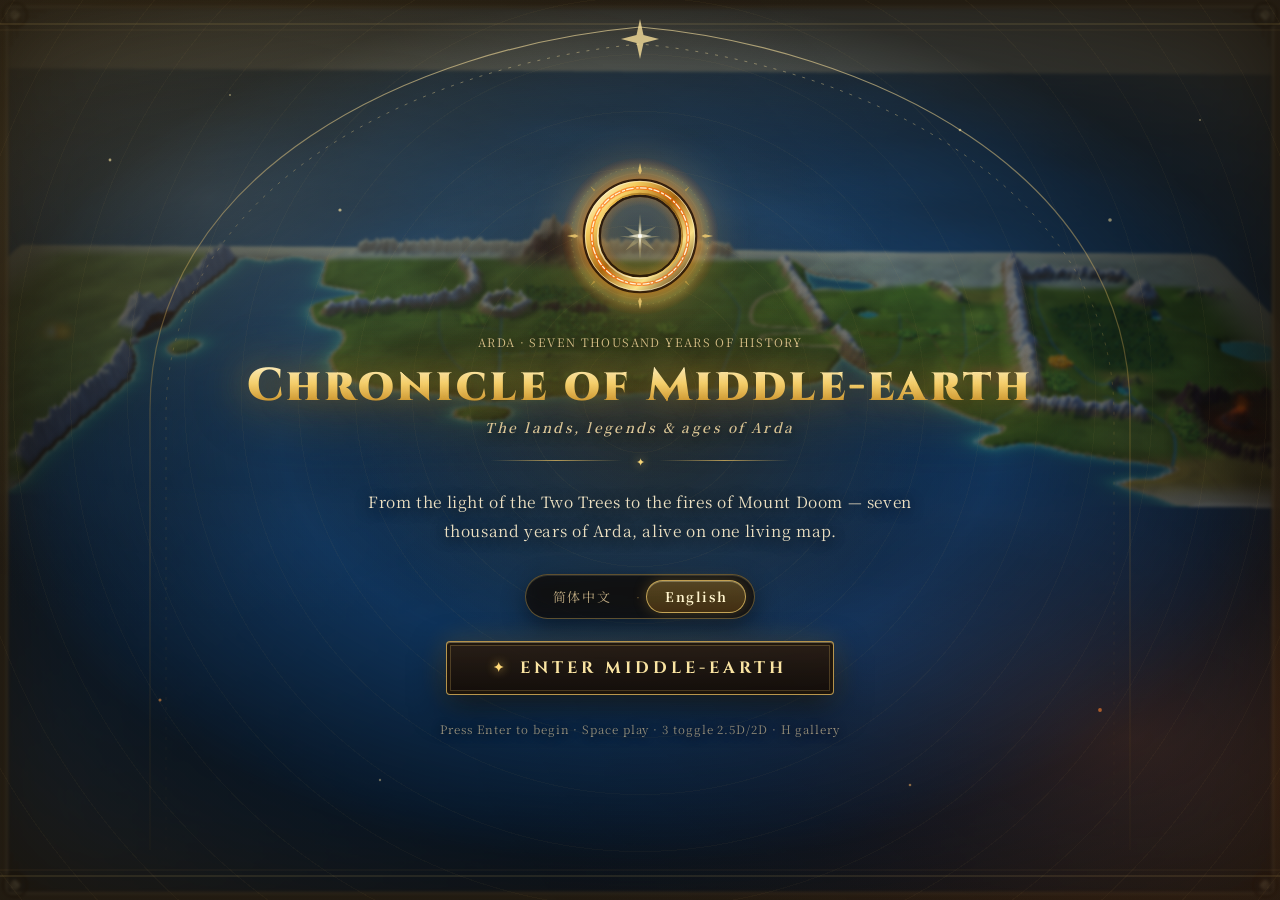
==== commit fba41869: "feat: theatrical LOTR entrance cover over live 2.5D history map with language-only selector" ====
--- a/index.html
+++ b/index.html
@@ -38,129 +38,116 @@
     })();
   </script>
 </head>
-<body data-era="trees">
-  <!-- 封面 · 精灵拱门与至尊戒 -->
+<body data-era="trees" class="on-cover">
+  <!-- 封面 · 电影级魔戒序幕（实时 2.5D 中洲历史大底图） -->
   <div id="intro" class="intro">
     <svg class="intro-sky" viewBox="0 0 1440 900" preserveAspectRatio="xMidYMid slice" aria-hidden="true">
       <defs>
-        <radialGradient id="isk-valinor" cx="22%" cy="28%" r="52%">
-          <stop offset="0%" stop-color="#ffeab0" stop-opacity=".16"/>
-          <stop offset="45%" stop-color="#c99a2e" stop-opacity=".05"/>
+        <radialGradient id="isk-valinor" cx="20%" cy="22%" r="50%">
+          <stop offset="0%" stop-color="#ffeab0" stop-opacity=".14"/>
+          <stop offset="48%" stop-color="#c99a2e" stop-opacity=".04"/>
           <stop offset="100%" stop-color="#000" stop-opacity="0"/>
         </radialGradient>
-        <radialGradient id="isk-mordor" cx="82%" cy="78%" r="48%">
-          <stop offset="0%" stop-color="#ff5a18" stop-opacity=".16"/>
-          <stop offset="50%" stop-color="#7a1c08" stop-opacity=".06"/>
+        <radialGradient id="isk-mordor" cx="84%" cy="82%" r="48%">
+          <stop offset="0%" stop-color="#ff621c" stop-opacity=".14"/>
+          <stop offset="50%" stop-color="#7a1c08" stop-opacity=".05"/>
           <stop offset="100%" stop-color="#000" stop-opacity="0"/>
         </radialGradient>
         <linearGradient id="isk-arch" x1="0" y1="0" x2="0" y2="1">
-          <stop offset="0%" stop-color="#f6de98" stop-opacity=".55"/>
-          <stop offset="50%" stop-color="#b88934" stop-opacity=".28"/>
-          <stop offset="100%" stop-color="#6e4c18" stop-opacity=".1"/>
+          <stop offset="0%" stop-color="#f8e2a0" stop-opacity=".62"/>
+          <stop offset="50%" stop-color="#c4943a" stop-opacity=".28"/>
+          <stop offset="100%" stop-color="#6e4c18" stop-opacity=".08"/>
         </linearGradient>
       </defs>
       <rect width="1440" height="900" fill="url(#isk-valinor)"/>
       <rect width="1440" height="900" fill="url(#isk-mordor)"/>
-      <!-- 都林之门式的精灵星拱背纹 -->
-      <g fill="none" stroke="url(#isk-arch)" transform="translate(720,460)">
-        <path d="M-470,390 V-40 C-470,-280 -220,-405 0,-425 C220,-405 470,-280 470,-40 V390" stroke-width="1.4"/>
-        <path d="M-454,390 V-36 C-454,-268 -210,-388 0,-408 C210,-388 454,-268 454,-36 V390" stroke-width=".7" stroke-dasharray="4 6"/>
-        <path d="M0,-432 L4,-416 L20,-412 L4,-408 L0,-392 L-4,-408 L-20,-412 L-4,-416 Z" fill="#fae29c" stroke="none" opacity=".7"/>
-        <circle cy="-360" r="3" fill="#fff4c8" stroke="none" opacity=".5"/>
-        <path d="M-470,60 C-430,20 -410,-40 -430,-95 M470,60 C430,20 410,-40 430,-95" stroke-width=".9" opacity=".45"/>
+      <!-- 礼仪级细金边框与都林星拱 -->
+      <rect x="24" y="24" width="1392" height="852" rx="4" fill="none" stroke="rgba(232,192,104,.22)" stroke-width="1"/>
+      <rect x="30" y="30" width="1380" height="840" rx="2" fill="none" stroke="rgba(232,192,104,.09)" stroke-width=".75"/>
+      <g fill="none" stroke="url(#isk-arch)" transform="translate(720,455)">
+        <path d="M-490,395 V-45 C-490,-285 -225,-408 0,-428 C225,-408 490,-285 490,-45 V395" stroke-width="1.2"/>
+        <path d="M-474,395 V-40 C-474,-272 -214,-391 0,-411 C214,-391 474,-272 474,-40 V395" stroke-width=".65" stroke-dasharray="3 7"/>
+        <path d="M0,-436 L3.5,-420 L19,-416 L3.5,-412 L0,-396 L-3.5,-412 L-19,-416 L-3.5,-420 Z" fill="#fae29c" stroke="none" opacity=".78"/>
       </g>
-      <!-- 星尘与余烬微粒 -->
+      <!-- 悬浮星尘与炉火余烬 -->
       <g class="intro-motes" fill="#ffe7a0">
         <circle cx="190" cy="160" r="1.4" opacity=".6"/><circle cx="310" cy="95" r="1" opacity=".45"/>
-        <circle cx="420" cy="210" r="1.6" opacity=".7"/><circle cx="1040" cy="130" r="1.3" opacity=".6"/>
+        <circle cx="420" cy="210" r="1.6" opacity=".65"/><circle cx="1040" cy="130" r="1.3" opacity=".6"/>
         <circle cx="1190" cy="220" r="1.8" opacity=".5"/><circle cx="1280" cy="120" r="1.1" opacity=".4"/>
-        <circle cx="260" cy="680" r="1.5" fill="#ff9a40" opacity=".5"/><circle cx="1160" cy="710" r="1.9" fill="#ff822e" opacity=".6"/>
-        <circle cx="980" cy="770" r="1.3" fill="#ffb860" opacity=".5"/><circle cx="490" cy="760" r="1.2" opacity=".4"/>
+        <circle cx="240" cy="700" r="1.5" fill="#ff9a40" opacity=".55"/><circle cx="1180" cy="710" r="1.9" fill="#ff822e" opacity=".62"/>
+        <circle cx="990" cy="785" r="1.3" fill="#ffb860" opacity=".5"/><circle cx="460" cy="780" r="1.2" opacity=".4"/>
       </g>
     </svg>
 
     <div class="intro-in">
       <div class="intro-ring" aria-hidden="true">
-        <svg viewBox="-110 -110 220 220">
+        <svg viewBox="-115 -115 230 230">
           <defs>
             <linearGradient id="ir-gold" x1="0" y1="0" x2="1" y2="1">
-              <stop offset="0" stop-color="#fff8cc"/>
-              <stop offset=".22" stop-color="#f5cc5c"/>
-              <stop offset=".48" stop-color="#b47412"/>
-              <stop offset=".74" stop-color="#fae084"/>
-              <stop offset="1" stop-color="#5c3404"/>
+              <stop offset="0" stop-color="#fffbe0"/>
+              <stop offset=".20" stop-color="#f6cf62"/>
+              <stop offset=".48" stop-color="#a86810"/>
+              <stop offset=".75" stop-color="#fae288"/>
+              <stop offset="1" stop-color="#4d2904"/>
             </linearGradient>
             <linearGradient id="ir-inner" x1="1" y1="0" x2="0" y2="1">
               <stop offset="0" stop-color="#5c3404"/>
-              <stop offset=".45" stop-color="#e4ac38"/>
-              <stop offset=".8" stop-color="#fff3bc"/>
-              <stop offset="1" stop-color="#844e0c"/>
+              <stop offset=".45" stop-color="#e8b03c"/>
+              <stop offset=".8" stop-color="#fff5c4"/>
+              <stop offset="1" stop-color="#7c460a"/>
             </linearGradient>
             <radialGradient id="ir-glow" cx=".5" cy=".5" r=".5">
-              <stop offset=".42" stop-color="#ff9a20" stop-opacity="0"/>
-              <stop offset=".72" stop-color="#ff8a18" stop-opacity=".48"/>
-              <stop offset=".88" stop-color="#ffd25a" stop-opacity=".22"/>
-              <stop offset="1" stop-color="#ff5500" stop-opacity="0"/>
+              <stop offset=".38" stop-color="#ff9a20" stop-opacity="0"/>
+              <stop offset=".68" stop-color="#ff8616" stop-opacity=".54"/>
+              <stop offset=".86" stop-color="#ffd460" stop-opacity=".24"/>
+              <stop offset="1" stop-color="#ff4800" stop-opacity="0"/>
             </radialGradient>
           </defs>
-          <circle r="102" fill="url(#ir-glow)"/>
-          <!-- 外圈星盘 -->
+          <circle r="108" fill="url(#ir-glow)"/>
+          <!-- 外圈精灵星盘 -->
           <g class="ir-spin">
-            <circle r="90" fill="none" stroke="rgba(246,208,106,.32)" stroke-width=".8" stroke-dasharray="2 5"/>
-            <circle r="84" fill="none" stroke="rgba(246,208,106,.16)" stroke-width=".6"/>
-            <path d="M0,-96L2.6,-86L0,-81L-2.6,-86ZM0,96L2.6,86L0,81L-2.6,86ZM-96,0L-86,2.6L-81,0L-86,-2.6ZM96,0L86,2.6L81,0L86,-2.6Z" fill="#f0ca68" opacity=".8"/>
-            <path d="M-66,-66L-59,-61L-61,-59ZM66,-66L61,-59L59,-61ZM-66,66L-61,59L-59,61ZM66,66L59,61L61,59Z" fill="#e0b048" opacity=".55"/>
+            <circle r="94" fill="none" stroke="rgba(246,208,106,.34)" stroke-width=".75" stroke-dasharray="2 6"/>
+            <circle r="86" fill="none" stroke="rgba(246,208,106,.16)" stroke-width=".6"/>
+            <path d="M0,-100L2.5,-89L0,-84L-2.5,-89ZM0,100L2.5,89L0,84L-2.5,89ZM-100,0L-89,2.5L-84,0L-89,-2.5ZM100,0L89,2.5L84,0L89,-2.5Z" fill="#f4cf72" opacity=".82"/>
+            <path d="M-68,-68L-61,-63L-63,-61ZM68,-68L63,-61L61,-63ZM-68,68L-63,61L-61,63ZM68,68L61,63L63,61Z" fill="#e0b048" opacity=".55"/>
           </g>
-          <!-- 戒身立体倒角与熔金火纹 -->
-          <circle r="64" fill="none" stroke="#1e0c02" stroke-width="23" opacity=".75"/>
-          <circle r="64" fill="none" stroke="url(#ir-gold)" stroke-width="17.5"/>
-          <circle r="56.5" fill="none" stroke="url(#ir-inner)" stroke-width="2.2" opacity=".9"/>
-          <circle r="72.5" fill="none" stroke="#fff8d6" stroke-width="1" opacity=".75"/>
-          <!-- 腾格瓦风流线火字 -->
+          <!-- 戒身立体倒角与熔金质感 -->
+          <circle r="66" fill="none" stroke="#180902" stroke-width="25" opacity=".78"/>
+          <circle r="66" fill="none" stroke="url(#ir-gold)" stroke-width="18.5"/>
+          <circle r="58" fill="none" stroke="url(#ir-inner)" stroke-width="2.1" opacity=".92"/>
+          <circle r="75" fill="none" stroke="#fff8d6" stroke-width="1" opacity=".8"/>
+          <!-- 腾格瓦流火铭文 -->
           <g class="ir-runes">
-            <circle r="64" fill="none" stroke="#ff5e00" stroke-width="5" stroke-dasharray="7 4 3 3 9 5 2 3 8 4 4 3" stroke-linecap="round" opacity=".5"/>
-            <circle r="64" fill="none" stroke="#fffbe2" stroke-width="1.8" stroke-dasharray="7 4 3 3 9 5 2 3 8 4 4 3" stroke-linecap="round" opacity=".92"/>
+            <circle r="66" fill="none" stroke="#ff5e00" stroke-width="5.2" stroke-dasharray="7 4 3 3 9 5 2 3 8 4 4 3" stroke-linecap="round" opacity=".56"/>
+            <circle r="66" fill="none" stroke="#fffbe2" stroke-width="1.75" stroke-dasharray="7 4 3 3 9 5 2 3 8 4 4 3" stroke-linecap="round" opacity=".95"/>
           </g>
-          <!-- 埃兰迪尔之星与双树暗纹 -->
-          <path d="M0,-32L3.2,-7L24,-14L7.5,0L30,0L7.5,4.5L22,22L3.2,9.5L0,34L-3.2,9.5L-22,22L-7.5,4.5L-30,0L-7.5,0L-24,-14L-3.2,-7Z" fill="#fae088" opacity=".26"/>
-          <path d="M0,-20L2,-3L17,0L2,3L0,20L-2,3L-17,0L-2,-3Z" fill="#fff7d6" opacity=".65"/>
-          <circle r="3.2" fill="#ffffff" opacity=".9"/>
+          <!-- 埃兰迪尔圣星 -->
+          <path d="M0,-30L2.8,-6.5L22,-13L7,0L28,0L7,4L20,20L2.8,9L0,32L-2.8,9L-20,20L-7,4L-28,0L-7,0L-22,-13L-2.8,-6.5Z" fill="#fae292" opacity=".28"/>
+          <path d="M0,-18L1.8,-2.8L16,0L1.8,2.8L0,18L-1.8,2.8L-16,0L-1.8,-2.8Z" fill="#fff8dc" opacity=".72"/>
+          <circle r="2.8" fill="#ffffff" opacity=".92"/>
         </svg>
       </div>
 
-      <p class="intro-k">阿尔达历史地理与战役全览 · 非官方爱好者作品</p>
+      <p class="intro-k">阿尔达 · 七千年史诗长卷</p>
       <h1>中洲纪年</h1>
-      <p class="intro-en">A Chronicle of Middle-earth</p>
+      <p class="intro-en">Chronicle of Middle-earth</p>
       <div class="intro-rule" aria-hidden="true"><span></span><i>✦</i><span></span></div>
-      <p class="intro-p">从双圣树的光，到魔戒在末日火山中熔化——七千多年的大陆、王国、传说与战争，铺在一张会随时间变化的地图上。拖动时间，看贝烈瑞安德沉入大海、努门诺尔升起又覆灭；跟着至尊戒走完它的路；看六十多位 Q 版人物在大陆上迁徙、远征、定居；走进战场，亲身经历那几场决定世界的战役。</p>
-
-      <div class="intro-btns">
-        <button data-start="begin" class="pri">
-          <i class="ib-ic" aria-hidden="true"><svg viewBox="0 0 28 28"><path d="M9,24V15Q9,10 5,8M9,15Q11,11 13,9M19,24V15Q19,10 23,8M19,15Q17,11 15,9" fill="none" stroke="currentColor" stroke-width="1.7" stroke-linecap="round"/><circle cx="7" cy="8" r="4.5" fill="currentColor" opacity=".35"/><circle cx="21" cy="8" r="4.5" fill="#fff" opacity=".45"/><path d="M14,3L15,6L18,7L15,8L14,11L13,8L10,7L13,6Z" fill="#fff6c8"/></svg></i>
-          <span><b>从头开始 ▸</b><small>自动播放全部纪元</small></span>
-        </button>
-        <button data-start="war">
-          <i class="ib-ic" aria-hidden="true"><svg viewBox="0 0 28 28"><circle cx="14" cy="14" r="8.5" fill="none" stroke="currentColor" stroke-width="3.2"/><circle cx="14" cy="14" r="8.5" fill="none" stroke="#fff6c8" stroke-width="1" stroke-dasharray="3 3"/><path d="M14,8L15,12.5L19.5,14L15,15.5L14,20L13,15.5L8.5,14L13,12.5Z" fill="currentColor" opacity=".75"/></svg></i>
-          <span><b>直接去魔戒大战</b><small>跟着弗罗多出发</small></span>
-        </button>
-        <button data-start="battle">
-          <i class="ib-ic" aria-hidden="true"><svg viewBox="0 0 28 28"><path d="M5,22L21,6M17,6H21V10M23,22L7,6M11,6H7V10M4,19L9,24M24,19L19,24" fill="none" stroke="currentColor" stroke-width="1.9" stroke-linecap="round" stroke-linejoin="round"/></svg></i>
-          <span><b>身临战场 ⚔</b><small>六场主要战役</small></span>
-        </button>
-        <button data-start="kids" class="kid">
-          <i class="ib-ic" aria-hidden="true"><svg viewBox="0 0 28 28"><path d="M3,22Q6,8 14,8Q22,8 25,22Z" fill="none" stroke="currentColor" stroke-width="1.7"/><circle cx="14" cy="16.5" r="5" fill="currentColor" opacity=".3" stroke="currentColor" stroke-width="1.5"/><circle cx="15.6" cy="16.5" r="1" fill="#fff"/></svg></i>
-          <span><b>小朋友寻宝 🧒</b><small>跟着弗罗多找地方、集贴纸</small></span>
-        </button>
-      </div>
-
-      <div class="intro-styles" aria-label="地图画风选择">
-        <span class="is-lbl">地图画风</span>
-        <button type="button" data-set-style="paint">手绘山河</button>
-        <button type="button" data-set-style="h3">英雄冒险</button>
-        <button type="button" data-set-style="parch">古卷羊皮</button>
-      </div>
-
-      <p class="intro-note">空格 播放/暂停 · ← → 逐个事件 · 3 切换 2.5D/2D · H 沉浸观景 · R 真知晶石 · W 幽影界 · B 点燃烽火</p>
+      <p class="intro-p">从双圣树的初光，到末日火山的余烬——七千年山河兴衰，尽在一卷动态史诗。</p>
+
+      <div class="intro-lang" role="group" aria-label="选择语言">
+        <button type="button" data-set-lang="zh">简体中文</button>
+        <i aria-hidden="true">·</i>
+        <button type="button" data-set-lang="en">English</button>
+      </div>
+
+      <div class="intro-enter-wrap">
+        <button type="button" data-start="begin" class="intro-enter">
+          <span class="ie-gem" aria-hidden="true">✦</span>
+          <span class="ie-txt">踏入中洲 · 开启纪年</span>
+        </button>
+      </div>
+
+      <p class="intro-note">按 Enter 进入 · 空格 播放纪年 · 3 切换 2.5D/2D · H 沉浸观景</p>
     </div>
   </div>
 
--- a/css/me.css
+++ b/css/me.css
@@ -1241,11 +1241,39 @@
  * 独立版视觉与美术升级（Tolkien Illuminated Atlas Edition）
  * ===================================================================== */
 
-/* —— 1. 封面：都林星拱、流火至尊戒、泥金章节牌匾与画风切换 —— */
+/* —— 1. 封面：电影级魔戒序幕（实时 2.5D 中洲历史大底图 + 唯一语言切换 + 礼仪金匾） —— */
+body.on-cover .top,
+body.on-cover .panel,
+body.on-cover .tm,
+body.on-cover .zoom,
+body.on-cover .hud-25d,
+body.on-cover .hint-25d,
+body.on-cover .h3mini,
+body.on-cover .legend-key,
+body.on-cover .scalebar,
+body.on-cover .compass,
+body.on-cover .bb-25d {
+  display: none !important;
+}
+body.on-cover .stage {
+  top: 0;
+  bottom: 0;
+}
 .intro {
   background:
-    radial-gradient(ellipse 68% 55% at 50% 38%, rgba(74, 48, 22, .92), rgba(18, 10, 5, .98) 72%),
-    #0d0704;
+    radial-gradient(ellipse 52% 48% at 50% 48%, rgba(12, 8, 4, .70) 0%, rgba(10, 7, 4, .42) 54%, rgba(6, 4, 2, .78) 100%);
+  backdrop-filter: blur(1.4px) saturate(1.1);
+  transition: opacity .95s ease, transform .95s ease;
+}
+.intro.gone {
+  opacity: 0;
+  transform: scale(1.03);
+  pointer-events: none;
+}
+.intro::before {
+  background:
+    radial-gradient(circle at 50% 44%, rgba(226, 178, 68, .12), transparent 36%),
+    repeating-radial-gradient(circle at 50% 44%, transparent 0 56px, rgba(226, 184, 88, .035) 56px 57px);
 }
 .intro-sky {
   position: absolute; inset: 0; width: 100%; height: 100%; pointer-events: none; z-index: 0;
@@ -1259,92 +1287,106 @@
   0% { transform: translateY(0) scale(.85); opacity: .28; }
   100% { transform: translateY(-16px) scale(1.25); opacity: .85; }
 }
-.intro-in { z-index: 1; max-width: 920px; padding: 8px 12px; }
-.intro-ring { width: 138px; height: 138px; margin: 0 auto 8px; }
+.intro-in { z-index: 1; max-width: 920px; padding: 12px 16px; }
+.intro-ring { width: 168px; height: 168px; margin: 0 auto 14px; }
 .intro-k {
-  font-size: 11.5px; letter-spacing: .30em; color: #c4ad7c; text-transform: uppercase;
+  font-size: 11.5px; letter-spacing: .38em; color: #dcc58e; text-transform: uppercase;
+  text-shadow: 0 2px 10px rgba(0, 0, 0, .85);
 }
 .intro h1 {
-  background: linear-gradient(180deg, #fff5cd 0%, #f3cf72 45%, #be8622 88%, #8f5c10 100%);
+  background: linear-gradient(180deg, #fff9dc 0%, #f5d272 44%, #c28822 86%, #8c590e 100%);
   -webkit-background-clip: text; background-clip: text; color: transparent;
-  filter: drop-shadow(0 4px 22px rgba(240, 175, 50, .35));
+  filter: drop-shadow(0 5px 24px rgba(0, 0, 0, .82)) drop-shadow(0 0 22px rgba(242, 182, 58, .34));
+  margin: 10px 0 4px;
 }
 .intro-en {
   font-family: "Cinzel", var(--cinzel); font-weight: 600; letter-spacing: .36em;
-  color: #d8c394; margin: 4px 0 10px; font-size: 13px;
+  color: #e6d1a2; margin: 4px 0 16px; font-size: 13.5px;
+  text-shadow: 0 2px 12px rgba(0, 0, 0, .88);
 }
 .intro-rule {
-  display: flex; align-items: center; justify-content: center; gap: 12px; margin: 0 auto 14px; max-width: 340px;
-}
-.intro-rule span { flex: 1; height: 1px; background: linear-gradient(90deg, transparent, rgba(226, 184, 88, .65), transparent); }
-.intro-rule i { font-style: normal; color: #f0ca68; font-size: 12px; text-shadow: 0 0 8px rgba(240, 190, 70, .6); }
+  display: flex; align-items: center; justify-content: center; gap: 14px; margin: 0 auto 18px; max-width: 300px;
+}
+.intro-rule span { flex: 1; height: 1px; background: linear-gradient(90deg, transparent, rgba(236, 194, 98, .72), transparent); }
+.intro-rule i { font-style: normal; color: #f6d478; font-size: 11px; text-shadow: 0 0 10px rgba(244, 196, 74, .75); }
 .intro-p {
-  font-size: 14.2px; line-height: 1.88; color: #dfd0ae; margin: 0 auto 20px; max-width: 660px;
-}
-.intro-btns {
-  display: grid; grid-template-columns: repeat(2, minmax(230px, 1fr)); gap: 12px;
-  max-width: 600px; margin: 0 auto;
-}
-.intro-btns button {
-  display: flex; align-items: center; gap: 13px; text-align: left;
-  padding: 13px 18px; min-width: 0; border-radius: 6px;
-  background: linear-gradient(145deg, rgba(46, 31, 18, .86), rgba(24, 15, 9, .92));
-  border: 1px solid rgba(206, 162, 74, .52);
-  box-shadow: inset 0 1px 0 rgba(255, 236, 180, .14), 0 6px 20px rgba(0, 0, 0, .42);
+  font-size: 15.5px; line-height: 1.9; color: #ece0c2; margin: 0 auto 28px; max-width: 620px;
+  text-shadow: 0 2px 14px rgba(0, 0, 0, .92);
+  font-weight: 400; letter-spacing: .04em;
+}
+/* 唯一语言选择器：黑曜石鎏金珠宝胶囊 */
+.intro-lang {
+  display: inline-flex; align-items: center; gap: 6px; margin-bottom: 22px;
+  padding: 5px 8px; border-radius: 999px;
+  background: rgba(14, 9, 5, .64);
+  border: 1px solid rgba(224, 182, 90, .38);
+  box-shadow: inset 0 1px 0 rgba(255, 240, 192, .12), 0 8px 24px rgba(0, 0, 0, .48);
+  backdrop-filter: blur(8px);
+}
+.intro-lang i { font-style: normal; color: rgba(214, 176, 94, .45); font-size: 12px; user-select: none; }
+.intro-lang button {
+  background: transparent; border: 1px solid transparent; color: #bfab82;
+  padding: 6px 18px; border-radius: 999px; font-size: 13px; letter-spacing: .12em;
+  transition: color .22s ease, background .22s ease, border-color .22s ease, box-shadow .22s ease;
+}
+.intro-lang button:hover {
+  color: #fff6d6; background: rgba(238, 198, 98, .12);
+}
+.intro-lang button.on {
+  color: #fff4cc; font-weight: 700;
+  background: linear-gradient(180deg, rgba(226, 180, 74, .32), rgba(132, 88, 18, .44));
+  border-color: rgba(244, 206, 108, .72);
+  box-shadow: inset 0 1px 0 rgba(255, 246, 204, .28), 0 0 14px rgba(226, 176, 62, .25);
+}
+/* 唯一礼仪主入口：黑曜石描金双框牌匾 + 熔金流光 */
+.intro-enter-wrap {
+  display: flex; justify-content: center;
+}
+.intro-enter {
   position: relative; overflow: hidden;
-}
-.intro-btns button::before {
-  content: ""; position: absolute; inset: 3px; border-radius: 4px;
-  border: 1px solid rgba(240, 204, 118, .12); pointer-events: none;
-}
-.intro-btns button .ib-ic {
-  flex: none; width: 36px; height: 36px; border-radius: 50%;
-  display: grid; place-items: center; color: #f4d27a;
-  background: radial-gradient(circle at 35% 30%, rgba(240, 196, 90, .22), rgba(0, 0, 0, .35));
-  border: 1px solid rgba(226, 182, 84, .4);
-}
-.intro-btns button .ib-ic svg { width: 22px; height: 22px; display: block; }
-.intro-btns button b { display: block; font-size: 15.5px; font-weight: 700; letter-spacing: .08em; color: #f6df98; }
-.intro-btns button small { margin-top: 2px; color: #b7a278; font-size: 11.5px; }
-.intro-btns button.pri {
-  background: linear-gradient(145deg, #a62e1f, #6e1b11);
-  border-color: #e28858;
-  box-shadow: inset 0 1px 0 rgba(255, 226, 180, .3), 0 8px 24px rgba(155, 42, 29, .42);
-}
-.intro-btns button.pri b { color: #fff8e6; }
-.intro-btns button.pri small { color: #f2cfb8; }
-.intro-btns button.pri .ib-ic { color: #ffe69c; border-color: rgba(255, 230, 160, .55); background: rgba(0, 0, 0, .22); }
-.intro-btns button.kid {
-  background: linear-gradient(145deg, #2d7646, #1c4e2d);
-  border-color: #7ad096;
-}
-.intro-btns button.kid b { color: #f4fff6; }
-.intro-btns button.kid .ib-ic { color: #d8ffd8; border-color: rgba(180, 255, 200, .45); }
-.intro-btns button:hover {
+  display: inline-flex; align-items: center; justify-content: center; gap: 12px;
+  padding: 15px 46px; border-radius: 4px;
+  background: linear-gradient(180deg, rgba(44, 28, 14, .88) 0%, rgba(20, 12, 6, .94) 100%);
+  border: 1px solid rgba(236, 194, 96, .74);
+  color: #fae4a2; font-family: var(--cinzel), var(--serif);
+  font-size: 16.5px; font-weight: 700; letter-spacing: .24em; text-transform: uppercase;
+  box-shadow:
+    inset 0 1px 0 rgba(255, 244, 204, .32),
+    inset 0 0 0 3px rgba(14, 9, 5, .75),
+    inset 0 0 0 4px rgba(236, 194, 96, .24),
+    0 12px 34px rgba(0, 0, 0, .62),
+    0 0 28px rgba(226, 168, 52, .22);
+  transition: transform .25s ease, border-color .25s ease, box-shadow .25s ease, color .25s ease;
+}
+.intro-enter::after {
+  content: ""; position: absolute; top: 0; left: -120%; width: 70%; height: 100%;
+  background: linear-gradient(105deg, transparent 20%, rgba(255, 236, 174, .24) 50%, transparent 80%);
+  transition: left .7s ease;
+  pointer-events: none;
+}
+.intro-enter:hover {
   transform: translateY(-2px);
-  border-color: #f6d67e;
-  box-shadow: inset 0 1px 0 rgba(255, 240, 190, .28), 0 12px 28px rgba(0, 0, 0, .55), 0 0 18px rgba(218, 168, 60, .2);
-}
-.intro-styles {
-  display: inline-flex; align-items: center; gap: 6px; margin-top: 20px;
-  padding: 5px 8px 5px 14px; border-radius: 999px;
-  background: rgba(20, 13, 8, .72); border: 1px solid rgba(186, 146, 68, .38);
-}
-.intro-styles .is-lbl { font-size: 11.5px; color: #a9946a; letter-spacing: .12em; margin-right: 4px; }
-.intro-styles button {
-  background: none; border: 1px solid transparent; color: #cdbb92;
-  padding: 4px 12px; border-radius: 999px; font-size: 12px; letter-spacing: .06em;
-  transition: background .2s, color .2s, border-color .2s;
-}
-.intro-styles button:hover { color: #fff4d2; background: rgba(232, 196, 102, .12); }
-.intro-styles button.on {
-  background: linear-gradient(180deg, rgba(226, 180, 74, .28), rgba(140, 96, 24, .36));
-  border-color: rgba(240, 202, 104, .68); color: #ffe8a2; font-weight: 600;
+  color: #fff8de;
+  border-color: #ffe294;
+  box-shadow:
+    inset 0 1px 0 rgba(255, 248, 214, .48),
+    inset 0 0 0 3px rgba(16, 10, 5, .72),
+    inset 0 0 0 4px rgba(248, 214, 118, .42),
+    0 16px 40px rgba(0, 0, 0, .72),
+    0 0 38px rgba(240, 184, 62, .42);
+}
+.intro-enter:hover::after { left: 140%; }
+.intro-enter .ie-gem {
+  font-size: 13px; color: #ffd978; text-shadow: 0 0 10px rgba(255, 206, 84, .85);
+}
+.intro-note {
+  font-size: 11.5px; color: rgba(224, 204, 160, .66); margin-top: 26px; letter-spacing: .08em;
+  text-shadow: 0 1px 8px rgba(0, 0, 0, .9);
 }
 @media (max-width: 600px) {
-  .intro-btns { grid-template-columns: 1fr; max-width: 340px; }
-  .intro-ring { width: 128px; height: 128px; }
-  .intro-styles { flex-wrap: wrap; justify-content: center; border-radius: 14px; padding: 6px 10px; }
+  .intro-ring { width: 136px; height: 136px; }
+  .intro-enter { padding: 13px 28px; font-size: 14.5px; letter-spacing: .16em; }
+  .intro-p { font-size: 14px; }
 }
 
 /* —— 2. 独立版顶栏：至尊戒徽章、三段式画风切换器、时刻入口 —— */
